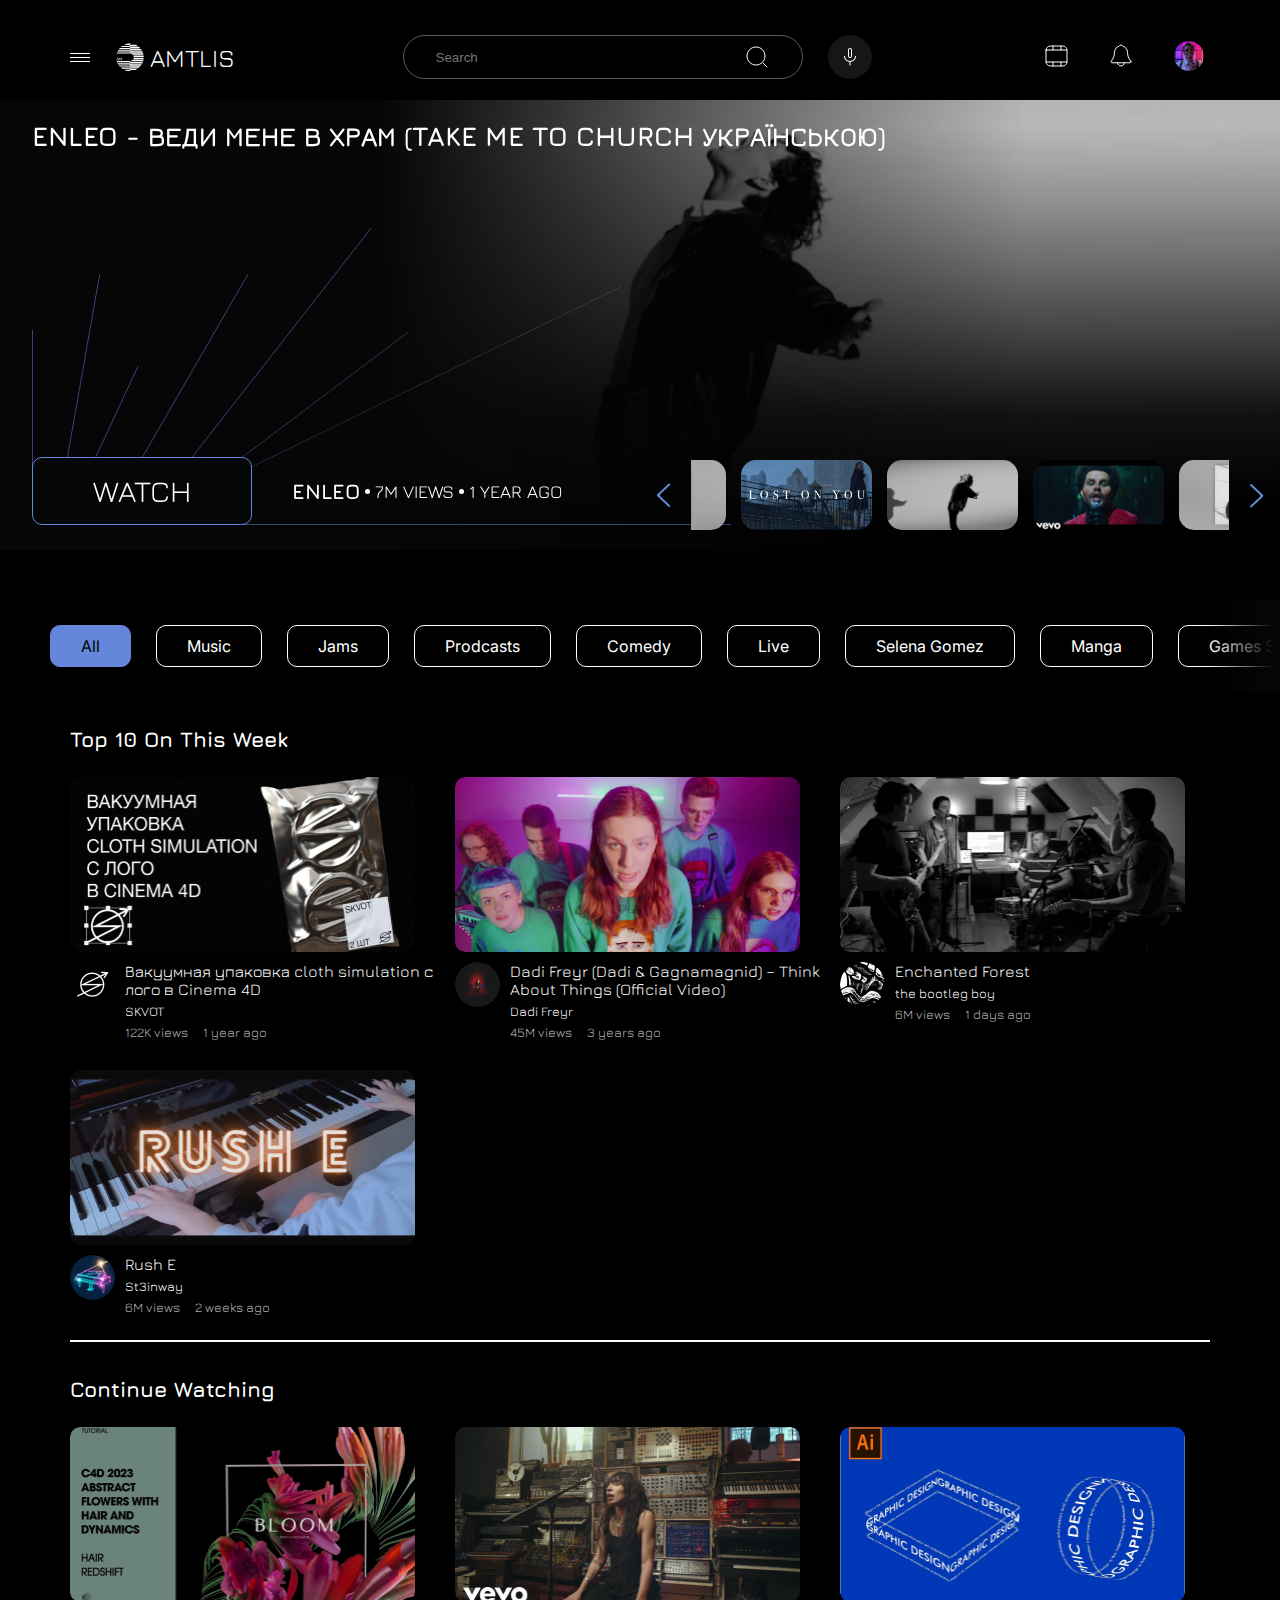
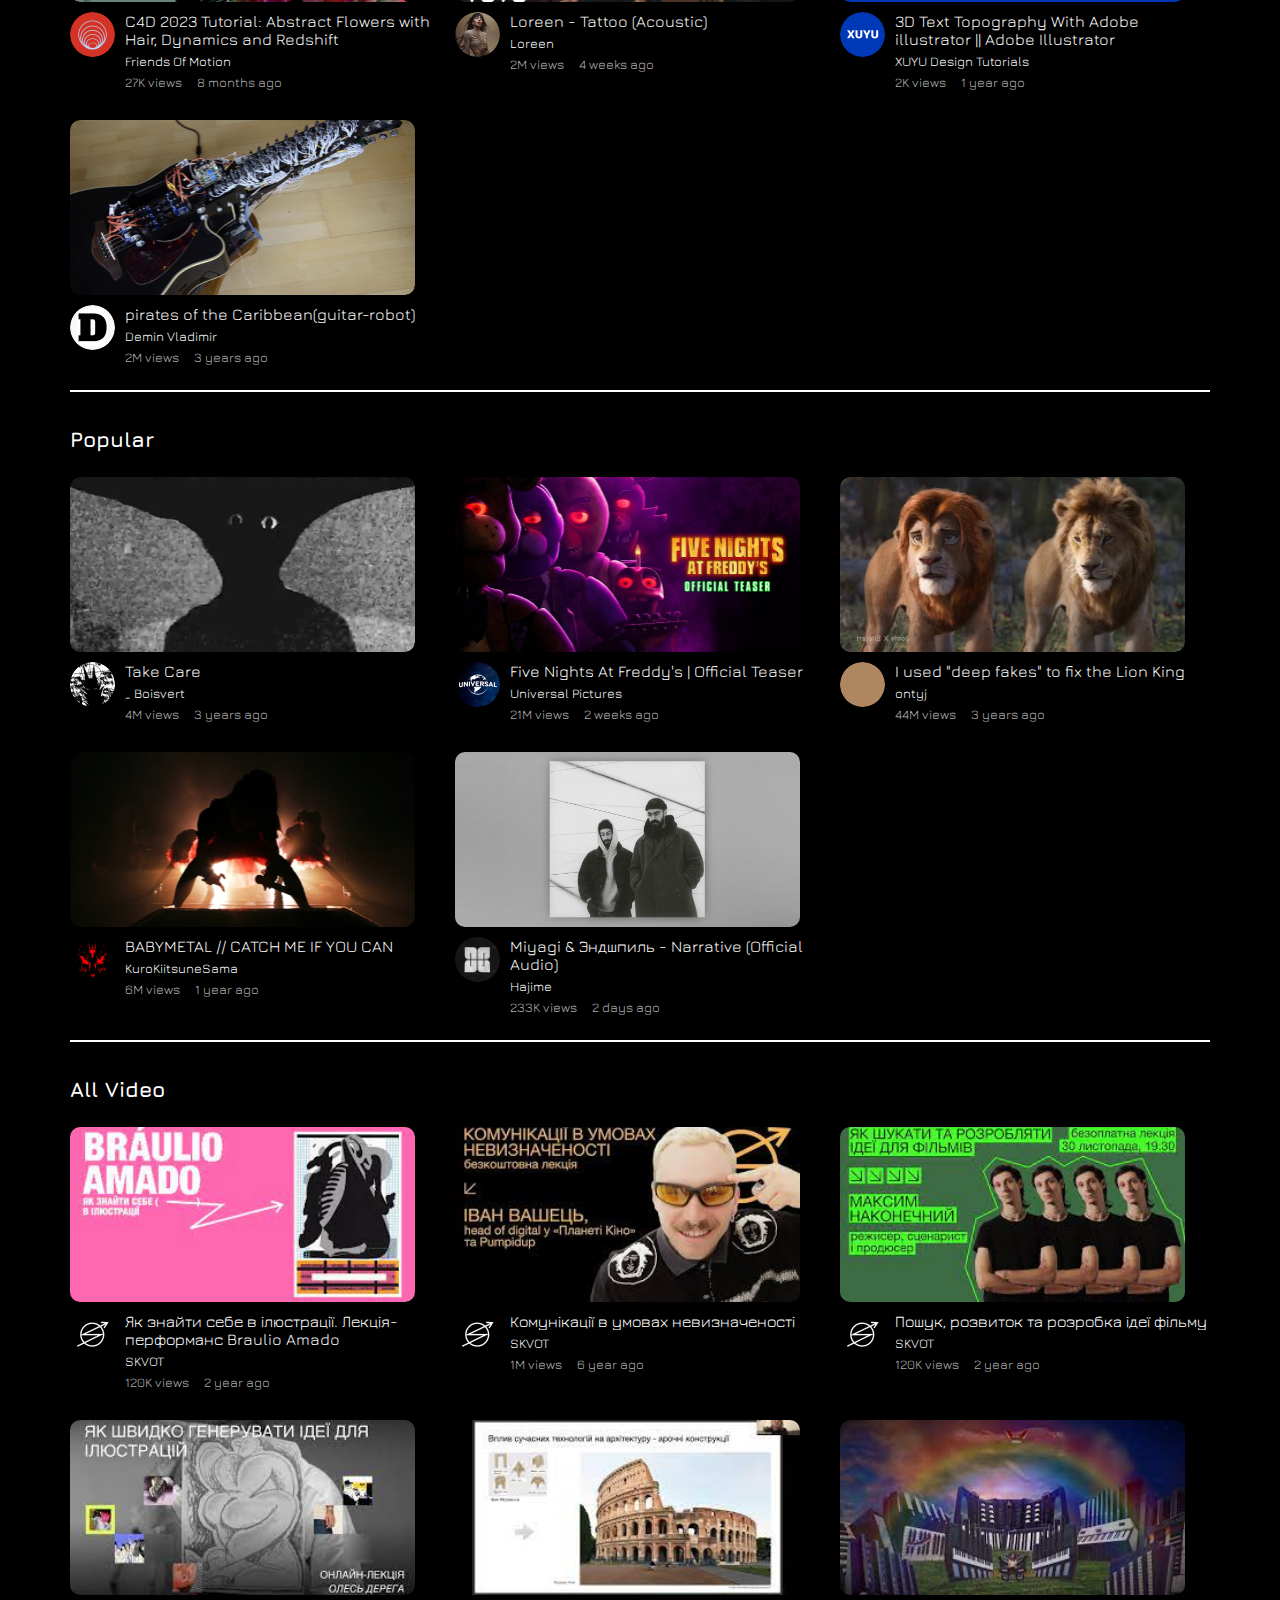
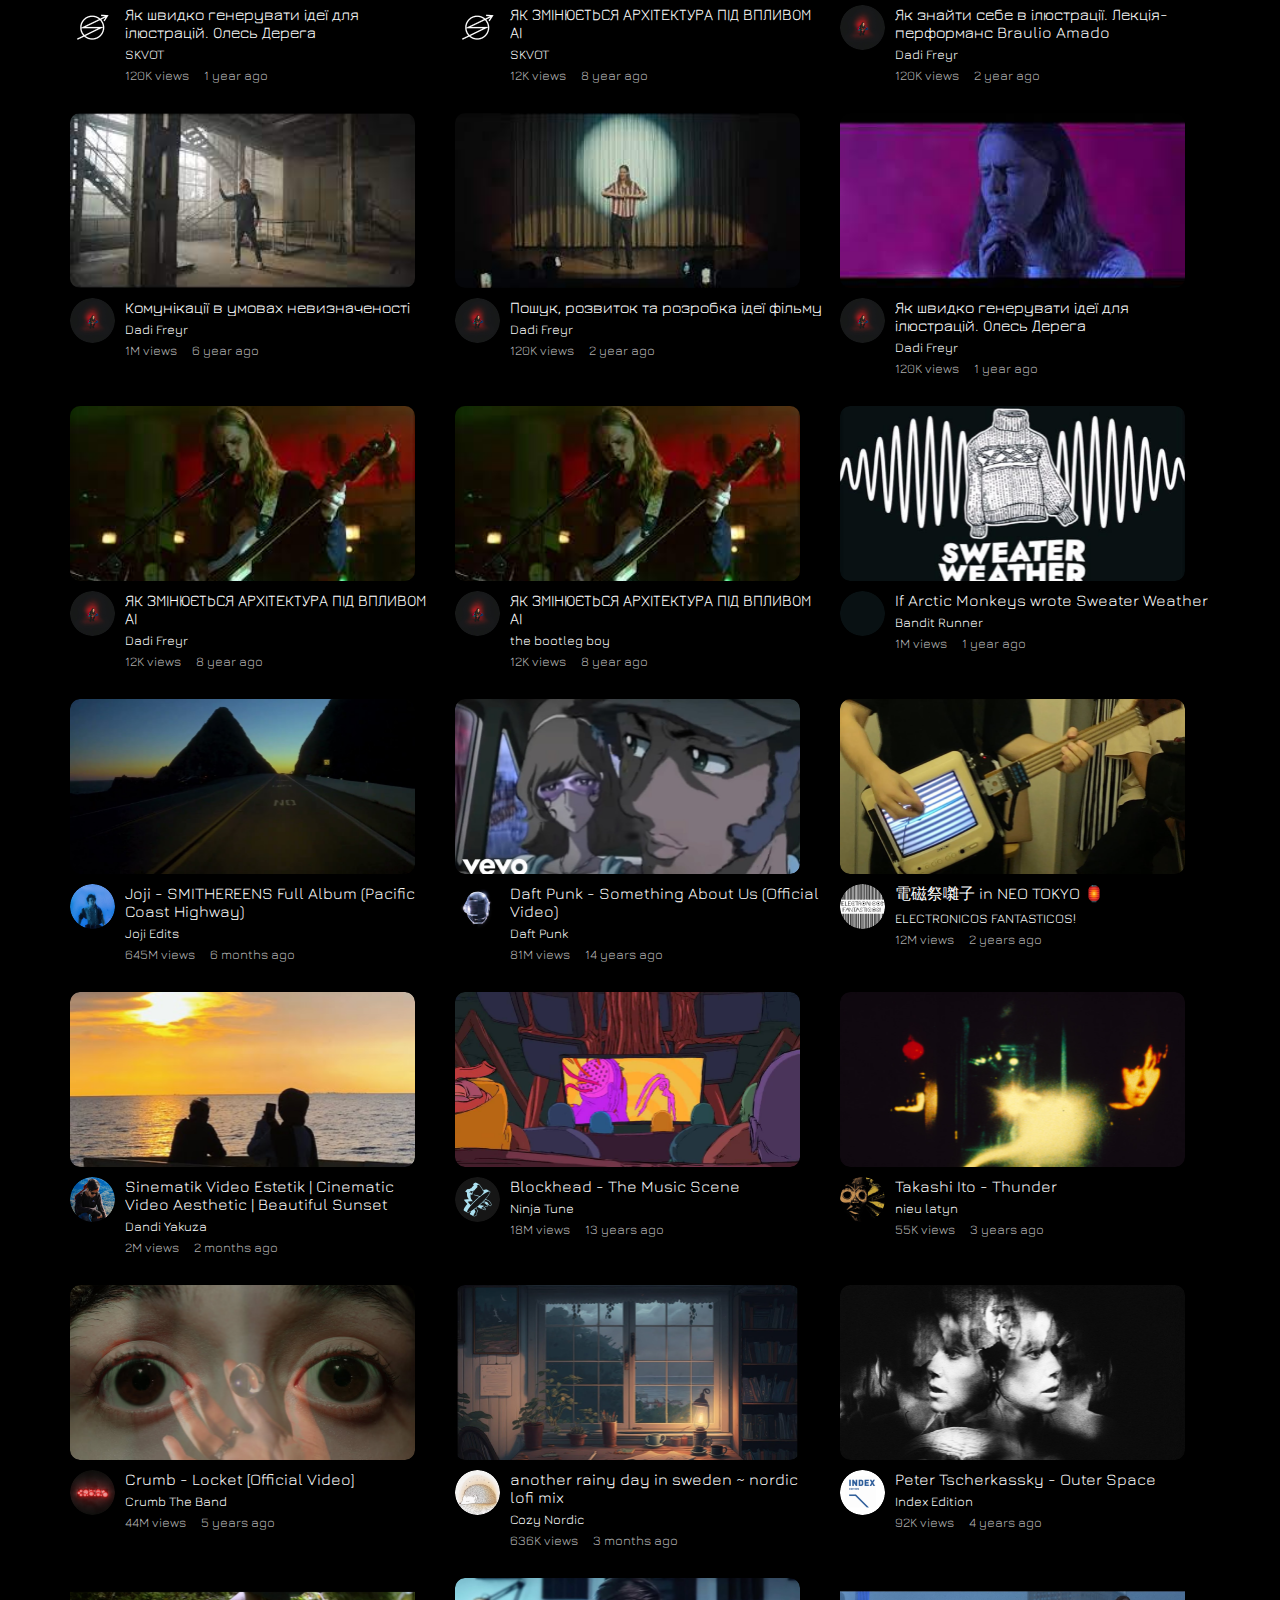
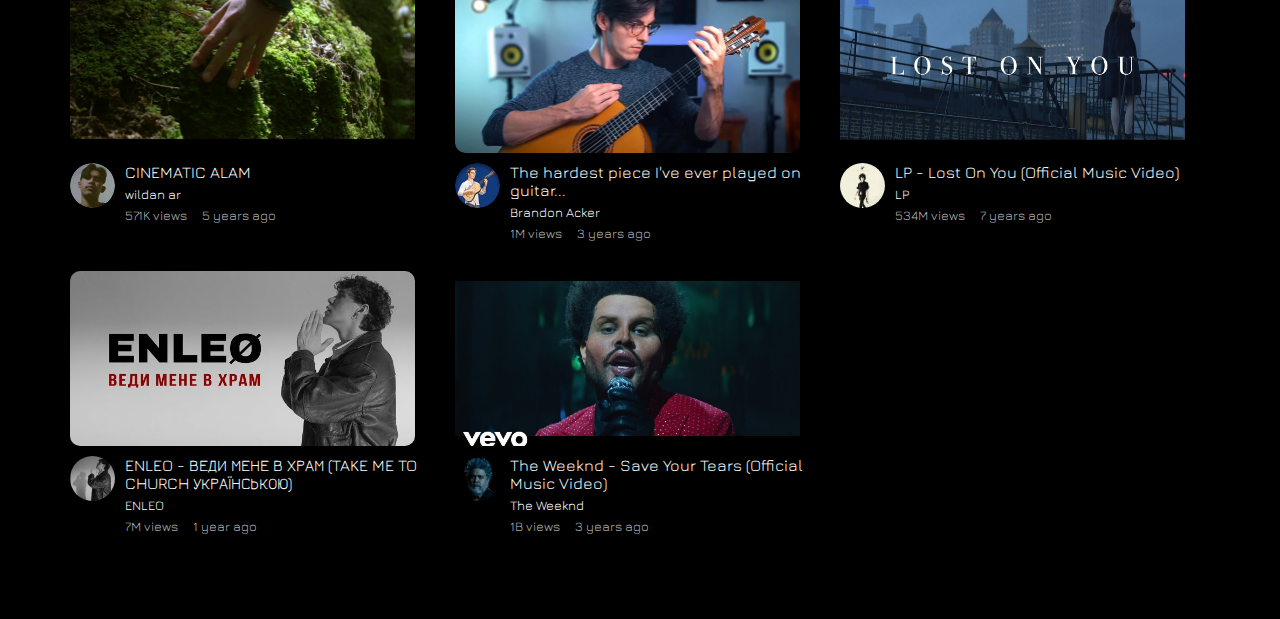
==== index.html @ 76b55556 "Исправил прокрутку категорий" ====
<!DOCTYPE html>
<html lang="en">

<head>
    <meta charset="UTF-8">
    <meta name="viewport" content="width=device-width, initial-scale=1.0">

    <meta property="og:og:site_name" content="AMTLIS">
    <meta property="og:image" content="img/lg-amtilis.png">
    <meta property="og:url" content="https://filippov-nikolay.github.io/amtlis/index.html"/>

    <link rel="stylesheet" href="css/style.css">
    <link rel="stylesheet" href="css/slick.css">
    <link rel="stylesheet" href="css/adaptive.css">

    <!-- <link rel="icon" type="image/x-icon" href="img/lg-amtilis.png"> -->

    <title>AMTLIS</title>
</head>

<body>
    <!-- HEADER -->
    <header class="header">
        <div class="container">
            <nav class="nav">
                <div class="burger header__burger">
                    <span class="burger__span"></span>
                    <span class="burger__span"></span>
                    <span class="burger__span"></span>
                </div>

                <!-- left-bar -->
                <div class="left-bar">
                    <div class="leaft-bar__about">
                        <div class="container">
                            <ul class="left-bar__menu">
                                <li class="left-bar__item">
                                    <a href="#" class="left-bar__link">
                                        <div class="left-bar__icon">
                                            <svg width="26" height="26" viewBox="0 0 26 26" fill="none"
                                                xmlns="http://www.w3.org/2000/svg">
                                                <path
                                                    d="M9.66584 2.8995L3.77996 7.4922C2.79716 8.25765 2 9.88697 2 11.1226V19.2254C2 21.7624 4.06388 23.84 6.59732 23.84H19.2427C21.7761 23.84 23.84 21.7624 23.84 19.2364V11.2757C23.84 9.95258 22.9555 8.25765 21.8744 7.50314L15.1258 2.76828C13.597 1.69665 11.14 1.75132 9.66584 2.8995Z"
                                                    stroke="white" stroke-linecap="round" stroke-linejoin="round" />
                                                <path d="M12.9199 19.16V16.04" stroke="white" stroke-linecap="round"
                                                    stroke-linejoin="round" />
                                            </svg>
                                        </div>
                                        <span class="left-bar__text">Home</span>
                                    </a>
                                </li>
                                <li class="left-bar__item">
                                    <a href="#" class="left-bar__link">
                                        <div class="left-bar__icon">
                                            <svg width="26" height="26" viewBox="0 0 26 26" fill="none"
                                                xmlns="http://www.w3.org/2000/svg">
                                                <path
                                                    d="M21 7.5V18.5C21 22.9 19.9375 24 15.6875 24H9.3125C5.0625 24 4 22.9 4 18.5V7.5C4 3.1 5.0625 2 9.3125 2H15.6875C19.9375 2 21 3.1 21 7.5Z"
                                                    stroke="white" stroke-linecap="round" stroke-linejoin="round" />
                                                <path d="M14 6H10" stroke="white" stroke-linecap="round"
                                                    stroke-linejoin="round" />
                                                <path
                                                    d="M12.5 21C13.3284 21 14 20.3284 14 19.5C14 18.6716 13.3284 18 12.5 18C11.6716 18 11 18.6716 11 19.5C11 20.3284 11.6716 21 12.5 21Z"
                                                    stroke="white" stroke-linecap="round" stroke-linejoin="round" />
                                            </svg>
                                        </div>
                                        <span class="left-bar__text">shorts</span>
                                    </a>
                                </li>
                                <li class="left-bar__item">
                                    <a href="#" class="left-bar__link">
                                        <div class="left-bar__icon">
                                            <svg width="26" height="26" viewBox="0 0 26 26" fill="none"
                                                xmlns="http://www.w3.org/2000/svg">
                                                <path
                                                    d="M2 6.68153C2 4.096 4.14712 2 6.79571 2H19.5843C22.233 2 24.38 4.096 24.38 6.68153V19.1656C24.38 21.7512 22.233 23.8471 19.5843 23.8471H6.79571C4.14712 23.8471 2 21.7512 2 19.1656V6.68153Z"
                                                    stroke="white" stroke-linecap="round" stroke-linejoin="round" />
                                                <path
                                                    d="M13.4741 15.47C12.1431 16.3263 10.392 15.3707 10.392 13.788V12.1186C10.392 10.5359 12.1431 9.58028 13.4741 10.4366L14.7715 11.2713C15.9953 12.0587 15.9953 13.8479 14.7715 14.6352L13.4741 15.47Z"
                                                    stroke="white" stroke-linecap="round" stroke-linejoin="round" />
                                                <path
                                                    d="M19.9427 19.051H19.6879C19.3361 19.051 19.051 19.3362 19.051 19.6879C19.051 20.0396 19.3361 20.3248 19.6879 20.3248H19.9427C20.2944 20.3248 20.5795 20.0396 20.5795 19.6879C20.5795 19.3362 20.2944 19.051 19.9427 19.051Z"
                                                    fill="white" />
                                                <path
                                                    d="M17.8112 19.051H17.5564C17.2047 19.051 16.9196 19.3362 16.9196 19.6879C16.9196 20.0396 17.2047 20.3248 17.5564 20.3248H17.8112C18.1629 20.3248 18.4481 20.0396 18.4481 19.6879C18.4481 19.3362 18.1629 19.051 17.8112 19.051Z"
                                                    fill="white" />
                                            </svg>
                                        </div>
                                        <span class="left-bar__text">Subscriptions</span>
                                    </a>
                                </li>
                                <li class="left-bar__item">
                                    <a href="#" class="left-bar__link">
                                        <div class="left-bar__icon">
                                            <svg width="26" height="26" viewBox="0 0 26 26" fill="none"
                                                xmlns="http://www.w3.org/2000/svg">
                                                <g clip-path="url(#clip0_201_4412)">
                                                    <path fill-rule="evenodd" clip-rule="evenodd"
                                                        d="M12.5142 3.15082C12.7129 2.74823 13.287 2.74823 13.4857 3.15082L16.0578 8.36241C16.1366 8.52229 16.2892 8.63309 16.4656 8.65872L22.217 9.49445C22.6612 9.559 22.8386 10.105 22.5171 10.4184L18.3554 14.475C18.2278 14.5995 18.1695 14.7788 18.1996 14.9545L19.1821 20.6825C19.2579 21.1251 18.7935 21.4625 18.3961 21.2535L13.252 18.5491C13.0942 18.4661 12.9057 18.4661 12.7479 18.5491L7.60374 21.2535C7.20636 21.4625 6.74192 21.1251 6.81781 20.6825L7.80026 14.9545C7.83039 14.7788 7.77214 14.5995 7.64447 14.475L3.48277 10.4184C3.16128 10.105 3.33869 9.559 3.78297 9.49445L9.5343 8.65872C9.71074 8.63309 9.86325 8.52229 9.94215 8.36241L12.5142 3.15082Z"
                                                        stroke="white" stroke-linecap="round" />
                                                </g>
                                                <defs>
                                                    <clipPath id="clip0_201_4412">
                                                        <rect width="26" height="26" fill="white" />
                                                    </clipPath>
                                                </defs>
                                            </svg>
                                        </div>
                                        <span class="left-bar__text">Streamersc</span>
                                    </a>
                                </li>
                            </ul>
                            <ul class="left-bar__menu">
                                <li class="left-bar__item">
                                    <a href="#" class="left-bar__link">
                                        <div class="left-bar__icon">
                                            <svg width="26" height="26" viewBox="0 0 26 26" fill="none"
                                                xmlns="http://www.w3.org/2000/svg">
                                                <path
                                                    d="M1.96484 5.98829C1.96484 3.766 3.76637 1.96448 5.98865 1.96448H16.7188C18.9412 1.96448 20.7426 3.766 20.7426 5.98829V16.7184C20.7426 18.9408 18.9412 20.7423 16.7188 20.7423H5.98865C3.76637 20.7423 1.96484 18.9408 1.96484 16.7184V5.98829Z"
                                                    stroke="white" stroke-linecap="round" stroke-linejoin="round" />
                                                <path
                                                    d="M23.2699 8.10327V20.0199C23.2699 21.8149 21.8149 23.2699 20.0199 23.2699H8.10327"
                                                    stroke="white" stroke-linecap="round" stroke-linejoin="round" />
                                                <path
                                                    d="M11.7753 13.983C10.4437 14.8264 8.7052 13.8696 8.7052 12.2934V10.4133C8.7052 8.8371 10.4437 7.88033 11.7753 8.7237L13.2596 9.66373C14.4994 10.449 14.4994 12.2578 13.2596 13.043L11.7753 13.983Z"
                                                    stroke="white" stroke-linecap="round" stroke-linejoin="round" />
                                            </svg>
                                        </div>
                                        <span class="left-bar__text">Library</span>
                                    </a>
                                </li>
                                <li class="left-bar__item">
                                    <a href="#" class="left-bar__link">
                                        <div class="left-bar__icon">
                                            <svg width="26" height="26" viewBox="0 0 26 26" fill="none"
                                                xmlns="http://www.w3.org/2000/svg">
                                                <path
                                                    d="M13 22.2083C18.0856 22.2083 22.2083 18.0856 22.2083 13C22.2083 7.91434 18.0856 3.79163 13 3.79163C7.91434 3.79163 3.79163 7.91434 3.79163 13C3.79163 18.0856 7.91434 22.2083 13 22.2083Z"
                                                    stroke="white" />
                                                <path
                                                    d="M17.875 13.8666H13.2708C13.1212 13.8666 13 13.7454 13 13.5958V10.075"
                                                    stroke="white" stroke-linecap="round" />
                                            </svg>
                                        </div>
                                        <span class="left-bar__text">History</span>
                                    </a>
                                </li>
                                <li class="left-bar__item">
                                    <a href="#" class="left-bar__link">
                                        <div class="left-bar__icon">
                                            <svg width="26" height="26" viewBox="0 0 26 26" fill="none"
                                                xmlns="http://www.w3.org/2000/svg">
                                                <path
                                                    d="M2.59998 15.3114L12.7205 2.59998V10.1114H23.4L12.7205 23.4V15.3114H2.59998Z"
                                                    stroke="white" stroke-linecap="round" stroke-linejoin="round" />
                                            </svg>
                                        </div>
                                        <span class="left-bar__text">Playlists</span>
                                    </a>
                                </li>
                                <li class="left-bar__item">
                                    <a href="#" class="left-bar__link">
                                        <div class="left-bar__icon">
                                            <svg width="26" height="26" viewBox="0 0 26 26" fill="none"
                                                xmlns="http://www.w3.org/2000/svg">
                                                <path
                                                    d="M4.79485 14.0258L11.009 20.7152C12.0841 21.8724 13.9158 21.8724 14.9909 20.7152L21.2052 14.0258C23.2649 11.8086 23.2649 8.21364 21.2052 5.99634C19.1453 3.77905 15.8057 3.77905 13.7459 5.99634C13.3432 6.42991 12.6568 6.42991 12.2541 5.99634C10.1943 3.77905 6.85466 3.77905 4.79485 5.99634C2.73505 8.21363 2.73505 11.8086 4.79485 14.0258Z"
                                                    stroke="white" />
                                            </svg>
                                        </div>
                                        <span class="left-bar__text">Favorite</span>
                                    </a>
                                </li>
                            </ul>
                            <ul class="left-bar__menu">
                                <h2 class="left-bar__title">Subscriptions</h2>
                                <li class="left-bar__item">
                                    <a href="#" class="left-bar__link">
                                        <div class="left-bar__avatar">
                                            <img src="img/subscriptions/avatars/enleo.jpg" alt="">
                                        </div>
                                        <span class="left-bar__text">Enleo</span>
                                    </a>
                                </li>
                                <li class="left-bar__item">
                                    <a href="#" class="left-bar__link">
                                        <div class="left-bar__avatar">
                                            <img src="img/subscriptions/avatars/eve.jpg" alt="">
                                        </div>
                                        <span class="left-bar__text">Eve</span>
                                    </a>
                                </li>
                                <li class="left-bar__item">
                                    <a href="#" class="left-bar__link">
                                        <div class="left-bar__avatar">
                                            <img src="img/subscriptions/avatars/kopeyka.jpg" alt="">
                                        </div>
                                        <span class="left-bar__text">Копійка</span>
                                    </a>
                                </li>
                                <li class="left-bar__item">
                                    <a href="#" class="left-bar__link">
                                        <div class="left-bar__avatar">
                                            <img src="img/subscriptions/avatars/robscallon.jpg" alt="">
                                        </div>
                                        <span class="left-bar__text">Rob Scallon</span>
                                    </a>
                                </li>
                                <li class="left-bar__item">
                                    <a href="#" class="left-bar__link">
                                        <div class="left-bar__avatar">
                                            <img src="img/subscriptions/avatars/nikolaichaze.jpg" alt="">
                                        </div>
                                        <span class="left-bar__text">Nikolai Chaze</span>
                                    </a>
                                </li>
                            </ul>
                            <ul class="left-bar__menu">
                                <h2 class="left-bar__title">Categories</h2>
                                <li class="left-bar__item">
                                    <a href="#" class="left-bar__link">
                                        <div class="left-bar__icon left-bar__icon--not-hover">
                                            <svg width="15" height="16" viewBox="0 0 15 16" fill="none"
                                                xmlns="http://www.w3.org/2000/svg">
                                                <path
                                                    d="M14.1212 9.54852V6.45159C14.6229 6.34363 15.0001 5.89679 15.0001 5.36332C15.0001 4.482 14.0217 3.95527 13.2884 4.42461L11.0755 2.21168C11.5449 1.47832 11.018 0.5 10.1368 0.5C9.44588 0.5 8.91595 1.12772 9.04199 1.81456L6.46637 2.88487L5.79863 2.2171C6.27092 1.48892 5.7519 0.5 4.86332 0.5C3.98314 0.5 3.45454 1.47723 3.92461 2.21171L1.71168 4.42464C0.97823 3.95515 0 4.48227 0 5.36332C0 6.05558 0.628891 6.58383 1.31456 6.45812L1.95532 8.00005L1.31456 9.54199C0.626401 9.41572 0 9.9472 0 10.6368C0 11.5181 0.978406 12.0448 1.71168 11.5755L3.92461 13.7884C3.45515 14.5219 3.98227 15.5001 4.86332 15.5001C5.39679 15.5001 5.8436 15.1229 5.95156 14.6212H9.04852C9.15648 15.1229 9.60332 15.5001 10.1368 15.5001C10.7506 15.5001 11.2501 15.0007 11.2501 14.3868C11.2501 13.773 10.7506 13.2735 10.1368 13.2735C9.60329 13.2735 9.15648 13.6508 9.04852 14.1524H6.03781L12.972 11.271C13.5869 12.1609 15.0001 11.7281 15.0001 10.6368C15.0001 10.1033 14.6229 9.65651 14.1212 9.54852ZM2.20856 10.4381L2.8572 10.1704L4.19939 13.4002L2.0452 11.2461C2.20291 11.0061 2.25907 10.7174 2.20856 10.4381ZM8.31946 5.4009L7.32055 7.82061L3.11062 9.5586L2.46295 8.00005L3.94172 4.44154L6.35653 3.43794L8.31946 5.4009ZM10.5684 6.9869L11.8895 6.44151L13.2166 9.63512L10.5684 6.9869ZM12.3228 6.26262L12.9703 5.99528C13.131 6.22925 13.3747 6.39223 13.6524 6.45153V9.4623L12.3228 6.26262ZM12.7915 5.56198L12.1429 5.82976L10.8007 2.5999L12.9549 4.75408C12.7972 4.99403 12.741 5.28275 12.7915 5.56198ZM9.93825 2.70856C10.0676 2.73197 10.2004 2.73335 10.3381 2.70809L11.7096 6.00864L10.2094 6.62795L8.87218 5.29069L9.93825 2.70856ZM9.74023 6.82167L7.93189 7.56821L8.67844 5.75991L9.74023 6.82167ZM7.06816 8.43192L5.06198 13.2916C4.92841 13.2674 4.79573 13.2675 4.66205 13.292L3.29047 9.99149L7.06816 8.43192ZM5.77777 13.7529C5.70124 13.6429 5.60524 13.5472 5.49508 13.4709L7.67953 8.17956L10.0992 7.18064L12.9515 10.033C12.7943 10.2754 12.7416 10.5634 12.7921 10.8382L5.77777 13.7529ZM9.22231 2.24722C9.29884 2.35717 9.3949 2.453 9.50512 2.52929L8.51318 4.93165L6.82484 3.24332L9.22231 2.24722ZM4.19663 3.82806L4.66205 2.70806C4.93735 2.7586 5.22525 2.70546 5.46713 2.54857L5.99802 3.07946L4.19663 3.82806ZM2.0999 4.69939L4.19939 2.5999L3.58306 4.08306L2.0999 4.69939ZM1.74742 6.27821C2.10573 6.03067 2.28769 5.59605 2.20812 5.16205L3.32812 4.69657L2.20915 7.3893L1.74742 6.27821ZM2.67731 9.73749L2.02923 10.005C1.95294 9.89487 1.85714 9.79884 1.74725 9.72231L2.20915 8.61084L2.67731 9.73749Z"
                                                    fill="#6486DB" />
                                            </svg>
                                        </div>
                                        <span class="left-bar__text">Game</span>
                                    </a>
                                </li>
                                <li class="left-bar__item">
                                    <a href="#" class="left-bar__link">
                                        <div class="left-bar__icon left-bar__icon--not-hover">
                                            <svg width="15" height="16" viewBox="0 0 15 16" fill="none"
                                                xmlns="http://www.w3.org/2000/svg">
                                                <path
                                                    d="M14.1212 9.54852V6.45159C14.6229 6.34363 15.0001 5.89679 15.0001 5.36332C15.0001 4.482 14.0217 3.95527 13.2884 4.42461L11.0755 2.21168C11.5449 1.47832 11.018 0.5 10.1368 0.5C9.44588 0.5 8.91595 1.12772 9.04199 1.81456L6.46637 2.88487L5.79863 2.2171C6.27092 1.48892 5.7519 0.5 4.86332 0.5C3.98314 0.5 3.45454 1.47723 3.92461 2.21171L1.71168 4.42464C0.97823 3.95515 0 4.48227 0 5.36332C0 6.05558 0.628891 6.58383 1.31456 6.45812L1.95532 8.00005L1.31456 9.54199C0.626401 9.41572 0 9.9472 0 10.6368C0 11.5181 0.978406 12.0448 1.71168 11.5755L3.92461 13.7884C3.45515 14.5219 3.98227 15.5001 4.86332 15.5001C5.39679 15.5001 5.8436 15.1229 5.95156 14.6212H9.04852C9.15648 15.1229 9.60332 15.5001 10.1368 15.5001C10.7506 15.5001 11.2501 15.0007 11.2501 14.3868C11.2501 13.773 10.7506 13.2735 10.1368 13.2735C9.60329 13.2735 9.15648 13.6508 9.04852 14.1524H6.03781L12.972 11.271C13.5869 12.1609 15.0001 11.7281 15.0001 10.6368C15.0001 10.1033 14.6229 9.65651 14.1212 9.54852ZM2.20856 10.4381L2.8572 10.1704L4.19939 13.4002L2.0452 11.2461C2.20291 11.0061 2.25907 10.7174 2.20856 10.4381ZM8.31946 5.4009L7.32055 7.82061L3.11062 9.5586L2.46295 8.00005L3.94172 4.44154L6.35653 3.43794L8.31946 5.4009ZM10.5684 6.9869L11.8895 6.44151L13.2166 9.63512L10.5684 6.9869ZM12.3228 6.26262L12.9703 5.99528C13.131 6.22925 13.3747 6.39223 13.6524 6.45153V9.4623L12.3228 6.26262ZM12.7915 5.56198L12.1429 5.82976L10.8007 2.5999L12.9549 4.75408C12.7972 4.99403 12.741 5.28275 12.7915 5.56198ZM9.93825 2.70856C10.0676 2.73197 10.2004 2.73335 10.3381 2.70809L11.7096 6.00864L10.2094 6.62795L8.87218 5.29069L9.93825 2.70856ZM9.74023 6.82167L7.93189 7.56821L8.67844 5.75991L9.74023 6.82167ZM7.06816 8.43192L5.06198 13.2916C4.92841 13.2674 4.79573 13.2675 4.66205 13.292L3.29047 9.99149L7.06816 8.43192ZM5.77777 13.7529C5.70124 13.6429 5.60524 13.5472 5.49508 13.4709L7.67953 8.17956L10.0992 7.18064L12.9515 10.033C12.7943 10.2754 12.7416 10.5634 12.7921 10.8382L5.77777 13.7529ZM9.22231 2.24722C9.29884 2.35717 9.3949 2.453 9.50512 2.52929L8.51318 4.93165L6.82484 3.24332L9.22231 2.24722ZM4.19663 3.82806L4.66205 2.70806C4.93735 2.7586 5.22525 2.70546 5.46713 2.54857L5.99802 3.07946L4.19663 3.82806ZM2.0999 4.69939L4.19939 2.5999L3.58306 4.08306L2.0999 4.69939ZM1.74742 6.27821C2.10573 6.03067 2.28769 5.59605 2.20812 5.16205L3.32812 4.69657L2.20915 7.3893L1.74742 6.27821ZM2.67731 9.73749L2.02923 10.005C1.95294 9.89487 1.85714 9.79884 1.74725 9.72231L2.20915 8.61084L2.67731 9.73749Z"
                                                    fill="#6486DB" />
                                            </svg>
                                        </div>
                                        <span class="left-bar__text">Podcast</span>
                                    </a>
                                </li>
                                <li class="left-bar__item">
                                    <a href="#" class="left-bar__link">
                                        <div class="left-bar__icon left-bar__icon--not-hover">
                                            <svg width="15" height="16" viewBox="0 0 15 16" fill="none"
                                                xmlns="http://www.w3.org/2000/svg">
                                                <path
                                                    d="M14.1212 9.54852V6.45159C14.6229 6.34363 15.0001 5.89679 15.0001 5.36332C15.0001 4.482 14.0217 3.95527 13.2884 4.42461L11.0755 2.21168C11.5449 1.47832 11.018 0.5 10.1368 0.5C9.44588 0.5 8.91595 1.12772 9.04199 1.81456L6.46637 2.88487L5.79863 2.2171C6.27092 1.48892 5.7519 0.5 4.86332 0.5C3.98314 0.5 3.45454 1.47723 3.92461 2.21171L1.71168 4.42464C0.97823 3.95515 0 4.48227 0 5.36332C0 6.05558 0.628891 6.58383 1.31456 6.45812L1.95532 8.00005L1.31456 9.54199C0.626401 9.41572 0 9.9472 0 10.6368C0 11.5181 0.978406 12.0448 1.71168 11.5755L3.92461 13.7884C3.45515 14.5219 3.98227 15.5001 4.86332 15.5001C5.39679 15.5001 5.8436 15.1229 5.95156 14.6212H9.04852C9.15648 15.1229 9.60332 15.5001 10.1368 15.5001C10.7506 15.5001 11.2501 15.0007 11.2501 14.3868C11.2501 13.773 10.7506 13.2735 10.1368 13.2735C9.60329 13.2735 9.15648 13.6508 9.04852 14.1524H6.03781L12.972 11.271C13.5869 12.1609 15.0001 11.7281 15.0001 10.6368C15.0001 10.1033 14.6229 9.65651 14.1212 9.54852ZM2.20856 10.4381L2.8572 10.1704L4.19939 13.4002L2.0452 11.2461C2.20291 11.0061 2.25907 10.7174 2.20856 10.4381ZM8.31946 5.4009L7.32055 7.82061L3.11062 9.5586L2.46295 8.00005L3.94172 4.44154L6.35653 3.43794L8.31946 5.4009ZM10.5684 6.9869L11.8895 6.44151L13.2166 9.63512L10.5684 6.9869ZM12.3228 6.26262L12.9703 5.99528C13.131 6.22925 13.3747 6.39223 13.6524 6.45153V9.4623L12.3228 6.26262ZM12.7915 5.56198L12.1429 5.82976L10.8007 2.5999L12.9549 4.75408C12.7972 4.99403 12.741 5.28275 12.7915 5.56198ZM9.93825 2.70856C10.0676 2.73197 10.2004 2.73335 10.3381 2.70809L11.7096 6.00864L10.2094 6.62795L8.87218 5.29069L9.93825 2.70856ZM9.74023 6.82167L7.93189 7.56821L8.67844 5.75991L9.74023 6.82167ZM7.06816 8.43192L5.06198 13.2916C4.92841 13.2674 4.79573 13.2675 4.66205 13.292L3.29047 9.99149L7.06816 8.43192ZM5.77777 13.7529C5.70124 13.6429 5.60524 13.5472 5.49508 13.4709L7.67953 8.17956L10.0992 7.18064L12.9515 10.033C12.7943 10.2754 12.7416 10.5634 12.7921 10.8382L5.77777 13.7529ZM9.22231 2.24722C9.29884 2.35717 9.3949 2.453 9.50512 2.52929L8.51318 4.93165L6.82484 3.24332L9.22231 2.24722ZM4.19663 3.82806L4.66205 2.70806C4.93735 2.7586 5.22525 2.70546 5.46713 2.54857L5.99802 3.07946L4.19663 3.82806ZM2.0999 4.69939L4.19939 2.5999L3.58306 4.08306L2.0999 4.69939ZM1.74742 6.27821C2.10573 6.03067 2.28769 5.59605 2.20812 5.16205L3.32812 4.69657L2.20915 7.3893L1.74742 6.27821ZM2.67731 9.73749L2.02923 10.005C1.95294 9.89487 1.85714 9.79884 1.74725 9.72231L2.20915 8.61084L2.67731 9.73749Z"
                                                    fill="#6486DB" />
                                            </svg>
                                        </div>
                                        <span class="left-bar__text">Education</span>
                                    </a>
                                </li>
                                <li class="left-bar__item">
                                    <a href="#" class="left-bar__link">
                                        <div class="left-bar__icon left-bar__icon--not-hover">
                                            <svg width="15" height="16" viewBox="0 0 15 16" fill="none"
                                                xmlns="http://www.w3.org/2000/svg">
                                                <path
                                                    d="M14.1212 9.54852V6.45159C14.6229 6.34363 15.0001 5.89679 15.0001 5.36332C15.0001 4.482 14.0217 3.95527 13.2884 4.42461L11.0755 2.21168C11.5449 1.47832 11.018 0.5 10.1368 0.5C9.44588 0.5 8.91595 1.12772 9.04199 1.81456L6.46637 2.88487L5.79863 2.2171C6.27092 1.48892 5.7519 0.5 4.86332 0.5C3.98314 0.5 3.45454 1.47723 3.92461 2.21171L1.71168 4.42464C0.97823 3.95515 0 4.48227 0 5.36332C0 6.05558 0.628891 6.58383 1.31456 6.45812L1.95532 8.00005L1.31456 9.54199C0.626401 9.41572 0 9.9472 0 10.6368C0 11.5181 0.978406 12.0448 1.71168 11.5755L3.92461 13.7884C3.45515 14.5219 3.98227 15.5001 4.86332 15.5001C5.39679 15.5001 5.8436 15.1229 5.95156 14.6212H9.04852C9.15648 15.1229 9.60332 15.5001 10.1368 15.5001C10.7506 15.5001 11.2501 15.0007 11.2501 14.3868C11.2501 13.773 10.7506 13.2735 10.1368 13.2735C9.60329 13.2735 9.15648 13.6508 9.04852 14.1524H6.03781L12.972 11.271C13.5869 12.1609 15.0001 11.7281 15.0001 10.6368C15.0001 10.1033 14.6229 9.65651 14.1212 9.54852ZM2.20856 10.4381L2.8572 10.1704L4.19939 13.4002L2.0452 11.2461C2.20291 11.0061 2.25907 10.7174 2.20856 10.4381ZM8.31946 5.4009L7.32055 7.82061L3.11062 9.5586L2.46295 8.00005L3.94172 4.44154L6.35653 3.43794L8.31946 5.4009ZM10.5684 6.9869L11.8895 6.44151L13.2166 9.63512L10.5684 6.9869ZM12.3228 6.26262L12.9703 5.99528C13.131 6.22925 13.3747 6.39223 13.6524 6.45153V9.4623L12.3228 6.26262ZM12.7915 5.56198L12.1429 5.82976L10.8007 2.5999L12.9549 4.75408C12.7972 4.99403 12.741 5.28275 12.7915 5.56198ZM9.93825 2.70856C10.0676 2.73197 10.2004 2.73335 10.3381 2.70809L11.7096 6.00864L10.2094 6.62795L8.87218 5.29069L9.93825 2.70856ZM9.74023 6.82167L7.93189 7.56821L8.67844 5.75991L9.74023 6.82167ZM7.06816 8.43192L5.06198 13.2916C4.92841 13.2674 4.79573 13.2675 4.66205 13.292L3.29047 9.99149L7.06816 8.43192ZM5.77777 13.7529C5.70124 13.6429 5.60524 13.5472 5.49508 13.4709L7.67953 8.17956L10.0992 7.18064L12.9515 10.033C12.7943 10.2754 12.7416 10.5634 12.7921 10.8382L5.77777 13.7529ZM9.22231 2.24722C9.29884 2.35717 9.3949 2.453 9.50512 2.52929L8.51318 4.93165L6.82484 3.24332L9.22231 2.24722ZM4.19663 3.82806L4.66205 2.70806C4.93735 2.7586 5.22525 2.70546 5.46713 2.54857L5.99802 3.07946L4.19663 3.82806ZM2.0999 4.69939L4.19939 2.5999L3.58306 4.08306L2.0999 4.69939ZM1.74742 6.27821C2.10573 6.03067 2.28769 5.59605 2.20812 5.16205L3.32812 4.69657L2.20915 7.3893L1.74742 6.27821ZM2.67731 9.73749L2.02923 10.005C1.95294 9.89487 1.85714 9.79884 1.74725 9.72231L2.20915 8.61084L2.67731 9.73749Z"
                                                    fill="#6486DB" />
                                            </svg>
                                        </div>
                                        <span class="left-bar__text">Music</span>
                                    </a>
                                </li>
                                <li class="left-bar__item">
                                    <a href="#" class="left-bar__link">
                                        <div class="left-bar__icon left-bar__icon--not-hover">
                                            <svg width="15" height="16" viewBox="0 0 15 16" fill="none"
                                                xmlns="http://www.w3.org/2000/svg">
                                                <path
                                                    d="M14.1212 9.54852V6.45159C14.6229 6.34363 15.0001 5.89679 15.0001 5.36332C15.0001 4.482 14.0217 3.95527 13.2884 4.42461L11.0755 2.21168C11.5449 1.47832 11.018 0.5 10.1368 0.5C9.44588 0.5 8.91595 1.12772 9.04199 1.81456L6.46637 2.88487L5.79863 2.2171C6.27092 1.48892 5.7519 0.5 4.86332 0.5C3.98314 0.5 3.45454 1.47723 3.92461 2.21171L1.71168 4.42464C0.97823 3.95515 0 4.48227 0 5.36332C0 6.05558 0.628891 6.58383 1.31456 6.45812L1.95532 8.00005L1.31456 9.54199C0.626401 9.41572 0 9.9472 0 10.6368C0 11.5181 0.978406 12.0448 1.71168 11.5755L3.92461 13.7884C3.45515 14.5219 3.98227 15.5001 4.86332 15.5001C5.39679 15.5001 5.8436 15.1229 5.95156 14.6212H9.04852C9.15648 15.1229 9.60332 15.5001 10.1368 15.5001C10.7506 15.5001 11.2501 15.0007 11.2501 14.3868C11.2501 13.773 10.7506 13.2735 10.1368 13.2735C9.60329 13.2735 9.15648 13.6508 9.04852 14.1524H6.03781L12.972 11.271C13.5869 12.1609 15.0001 11.7281 15.0001 10.6368C15.0001 10.1033 14.6229 9.65651 14.1212 9.54852ZM2.20856 10.4381L2.8572 10.1704L4.19939 13.4002L2.0452 11.2461C2.20291 11.0061 2.25907 10.7174 2.20856 10.4381ZM8.31946 5.4009L7.32055 7.82061L3.11062 9.5586L2.46295 8.00005L3.94172 4.44154L6.35653 3.43794L8.31946 5.4009ZM10.5684 6.9869L11.8895 6.44151L13.2166 9.63512L10.5684 6.9869ZM12.3228 6.26262L12.9703 5.99528C13.131 6.22925 13.3747 6.39223 13.6524 6.45153V9.4623L12.3228 6.26262ZM12.7915 5.56198L12.1429 5.82976L10.8007 2.5999L12.9549 4.75408C12.7972 4.99403 12.741 5.28275 12.7915 5.56198ZM9.93825 2.70856C10.0676 2.73197 10.2004 2.73335 10.3381 2.70809L11.7096 6.00864L10.2094 6.62795L8.87218 5.29069L9.93825 2.70856ZM9.74023 6.82167L7.93189 7.56821L8.67844 5.75991L9.74023 6.82167ZM7.06816 8.43192L5.06198 13.2916C4.92841 13.2674 4.79573 13.2675 4.66205 13.292L3.29047 9.99149L7.06816 8.43192ZM5.77777 13.7529C5.70124 13.6429 5.60524 13.5472 5.49508 13.4709L7.67953 8.17956L10.0992 7.18064L12.9515 10.033C12.7943 10.2754 12.7416 10.5634 12.7921 10.8382L5.77777 13.7529ZM9.22231 2.24722C9.29884 2.35717 9.3949 2.453 9.50512 2.52929L8.51318 4.93165L6.82484 3.24332L9.22231 2.24722ZM4.19663 3.82806L4.66205 2.70806C4.93735 2.7586 5.22525 2.70546 5.46713 2.54857L5.99802 3.07946L4.19663 3.82806ZM2.0999 4.69939L4.19939 2.5999L3.58306 4.08306L2.0999 4.69939ZM1.74742 6.27821C2.10573 6.03067 2.28769 5.59605 2.20812 5.16205L3.32812 4.69657L2.20915 7.3893L1.74742 6.27821ZM2.67731 9.73749L2.02923 10.005C1.95294 9.89487 1.85714 9.79884 1.74725 9.72231L2.20915 8.61084L2.67731 9.73749Z"
                                                    fill="#6486DB" />
                                            </svg>
                                        </div>
                                        <span class="left-bar__text">Films</span>
                                    </a>
                                </li>
                                <li class="left-bar__item">
                                    <a href="#" class="left-bar__link">
                                        <div class="left-bar__icon left-bar__icon--not-hover">
                                            <svg width="15" height="16" viewBox="0 0 15 16" fill="none"
                                                xmlns="http://www.w3.org/2000/svg">
                                                <path
                                                    d="M14.1212 9.54852V6.45159C14.6229 6.34363 15.0001 5.89679 15.0001 5.36332C15.0001 4.482 14.0217 3.95527 13.2884 4.42461L11.0755 2.21168C11.5449 1.47832 11.018 0.5 10.1368 0.5C9.44588 0.5 8.91595 1.12772 9.04199 1.81456L6.46637 2.88487L5.79863 2.2171C6.27092 1.48892 5.7519 0.5 4.86332 0.5C3.98314 0.5 3.45454 1.47723 3.92461 2.21171L1.71168 4.42464C0.97823 3.95515 0 4.48227 0 5.36332C0 6.05558 0.628891 6.58383 1.31456 6.45812L1.95532 8.00005L1.31456 9.54199C0.626401 9.41572 0 9.9472 0 10.6368C0 11.5181 0.978406 12.0448 1.71168 11.5755L3.92461 13.7884C3.45515 14.5219 3.98227 15.5001 4.86332 15.5001C5.39679 15.5001 5.8436 15.1229 5.95156 14.6212H9.04852C9.15648 15.1229 9.60332 15.5001 10.1368 15.5001C10.7506 15.5001 11.2501 15.0007 11.2501 14.3868C11.2501 13.773 10.7506 13.2735 10.1368 13.2735C9.60329 13.2735 9.15648 13.6508 9.04852 14.1524H6.03781L12.972 11.271C13.5869 12.1609 15.0001 11.7281 15.0001 10.6368C15.0001 10.1033 14.6229 9.65651 14.1212 9.54852ZM2.20856 10.4381L2.8572 10.1704L4.19939 13.4002L2.0452 11.2461C2.20291 11.0061 2.25907 10.7174 2.20856 10.4381ZM8.31946 5.4009L7.32055 7.82061L3.11062 9.5586L2.46295 8.00005L3.94172 4.44154L6.35653 3.43794L8.31946 5.4009ZM10.5684 6.9869L11.8895 6.44151L13.2166 9.63512L10.5684 6.9869ZM12.3228 6.26262L12.9703 5.99528C13.131 6.22925 13.3747 6.39223 13.6524 6.45153V9.4623L12.3228 6.26262ZM12.7915 5.56198L12.1429 5.82976L10.8007 2.5999L12.9549 4.75408C12.7972 4.99403 12.741 5.28275 12.7915 5.56198ZM9.93825 2.70856C10.0676 2.73197 10.2004 2.73335 10.3381 2.70809L11.7096 6.00864L10.2094 6.62795L8.87218 5.29069L9.93825 2.70856ZM9.74023 6.82167L7.93189 7.56821L8.67844 5.75991L9.74023 6.82167ZM7.06816 8.43192L5.06198 13.2916C4.92841 13.2674 4.79573 13.2675 4.66205 13.292L3.29047 9.99149L7.06816 8.43192ZM5.77777 13.7529C5.70124 13.6429 5.60524 13.5472 5.49508 13.4709L7.67953 8.17956L10.0992 7.18064L12.9515 10.033C12.7943 10.2754 12.7416 10.5634 12.7921 10.8382L5.77777 13.7529ZM9.22231 2.24722C9.29884 2.35717 9.3949 2.453 9.50512 2.52929L8.51318 4.93165L6.82484 3.24332L9.22231 2.24722ZM4.19663 3.82806L4.66205 2.70806C4.93735 2.7586 5.22525 2.70546 5.46713 2.54857L5.99802 3.07946L4.19663 3.82806ZM2.0999 4.69939L4.19939 2.5999L3.58306 4.08306L2.0999 4.69939ZM1.74742 6.27821C2.10573 6.03067 2.28769 5.59605 2.20812 5.16205L3.32812 4.69657L2.20915 7.3893L1.74742 6.27821ZM2.67731 9.73749L2.02923 10.005C1.95294 9.89487 1.85714 9.79884 1.74725 9.72231L2.20915 8.61084L2.67731 9.73749Z"
                                                    fill="#6486DB" />
                                            </svg>
                                        </div>
                                        <span class="left-bar__text">Mixed</span>
                                    </a>
                                </li>
                                <li class="left-bar__item">
                                    <a href="#" class="left-bar__link">
                                        <div class="left-bar__icon left-bar__icon--not-hover">
                                            <svg width="15" height="16" viewBox="0 0 15 16" fill="none"
                                                xmlns="http://www.w3.org/2000/svg">
                                                <path
                                                    d="M14.1212 9.54852V6.45159C14.6229 6.34363 15.0001 5.89679 15.0001 5.36332C15.0001 4.482 14.0217 3.95527 13.2884 4.42461L11.0755 2.21168C11.5449 1.47832 11.018 0.5 10.1368 0.5C9.44588 0.5 8.91595 1.12772 9.04199 1.81456L6.46637 2.88487L5.79863 2.2171C6.27092 1.48892 5.7519 0.5 4.86332 0.5C3.98314 0.5 3.45454 1.47723 3.92461 2.21171L1.71168 4.42464C0.97823 3.95515 0 4.48227 0 5.36332C0 6.05558 0.628891 6.58383 1.31456 6.45812L1.95532 8.00005L1.31456 9.54199C0.626401 9.41572 0 9.9472 0 10.6368C0 11.5181 0.978406 12.0448 1.71168 11.5755L3.92461 13.7884C3.45515 14.5219 3.98227 15.5001 4.86332 15.5001C5.39679 15.5001 5.8436 15.1229 5.95156 14.6212H9.04852C9.15648 15.1229 9.60332 15.5001 10.1368 15.5001C10.7506 15.5001 11.2501 15.0007 11.2501 14.3868C11.2501 13.773 10.7506 13.2735 10.1368 13.2735C9.60329 13.2735 9.15648 13.6508 9.04852 14.1524H6.03781L12.972 11.271C13.5869 12.1609 15.0001 11.7281 15.0001 10.6368C15.0001 10.1033 14.6229 9.65651 14.1212 9.54852ZM2.20856 10.4381L2.8572 10.1704L4.19939 13.4002L2.0452 11.2461C2.20291 11.0061 2.25907 10.7174 2.20856 10.4381ZM8.31946 5.4009L7.32055 7.82061L3.11062 9.5586L2.46295 8.00005L3.94172 4.44154L6.35653 3.43794L8.31946 5.4009ZM10.5684 6.9869L11.8895 6.44151L13.2166 9.63512L10.5684 6.9869ZM12.3228 6.26262L12.9703 5.99528C13.131 6.22925 13.3747 6.39223 13.6524 6.45153V9.4623L12.3228 6.26262ZM12.7915 5.56198L12.1429 5.82976L10.8007 2.5999L12.9549 4.75408C12.7972 4.99403 12.741 5.28275 12.7915 5.56198ZM9.93825 2.70856C10.0676 2.73197 10.2004 2.73335 10.3381 2.70809L11.7096 6.00864L10.2094 6.62795L8.87218 5.29069L9.93825 2.70856ZM9.74023 6.82167L7.93189 7.56821L8.67844 5.75991L9.74023 6.82167ZM7.06816 8.43192L5.06198 13.2916C4.92841 13.2674 4.79573 13.2675 4.66205 13.292L3.29047 9.99149L7.06816 8.43192ZM5.77777 13.7529C5.70124 13.6429 5.60524 13.5472 5.49508 13.4709L7.67953 8.17956L10.0992 7.18064L12.9515 10.033C12.7943 10.2754 12.7416 10.5634 12.7921 10.8382L5.77777 13.7529ZM9.22231 2.24722C9.29884 2.35717 9.3949 2.453 9.50512 2.52929L8.51318 4.93165L6.82484 3.24332L9.22231 2.24722ZM4.19663 3.82806L4.66205 2.70806C4.93735 2.7586 5.22525 2.70546 5.46713 2.54857L5.99802 3.07946L4.19663 3.82806ZM2.0999 4.69939L4.19939 2.5999L3.58306 4.08306L2.0999 4.69939ZM1.74742 6.27821C2.10573 6.03067 2.28769 5.59605 2.20812 5.16205L3.32812 4.69657L2.20915 7.3893L1.74742 6.27821ZM2.67731 9.73749L2.02923 10.005C1.95294 9.89487 1.85714 9.79884 1.74725 9.72231L2.20915 8.61084L2.67731 9.73749Z"
                                                    fill="#6486DB" />
                                            </svg>
                                        </div>
                                        <span class="left-bar__text">Cybersport</span>
                                    </a>
                                </li>
                            </ul>
                            <ul class="left-bar__menu">
                                <li class="left-bar__item">
                                    <a href="#" class="left-bar__link">
                                        <div class="left-bar__icon">
                                            <svg width="26" height="26" viewBox="0 0 26 26" fill="none"
                                                xmlns="http://www.w3.org/2000/svg">
                                                <path
                                                    d="M13.2383 2.16675H12.7617C12.187 2.16675 11.6359 2.39502 11.2296 2.80135C10.8233 3.20768 10.595 3.75878 10.595 4.33341V4.52841C10.5946 4.90837 10.4943 5.28154 10.3042 5.61049C10.114 5.93944 9.84072 6.21261 9.51167 6.40258L9.04584 6.67341C8.71646 6.86358 8.34283 6.96369 7.9625 6.96369C7.58217 6.96369 7.20854 6.86358 6.87917 6.67341L6.71667 6.58675C6.21949 6.29995 5.62883 6.22215 5.07434 6.37042C4.51985 6.51869 4.04685 6.88091 3.75917 7.37758L3.52084 7.78925C3.23404 8.28643 3.15623 8.87709 3.3045 9.43158C3.45277 9.98607 3.815 10.4591 4.31167 10.7467L4.47417 10.8551C4.80163 11.0441 5.07392 11.3156 5.26397 11.6425C5.45402 11.9694 5.55522 12.3403 5.5575 12.7184V13.2709C5.55902 13.6527 5.45962 14.0281 5.26938 14.3591C5.07914 14.6902 4.80481 14.965 4.47417 15.1559L4.31167 15.2534C3.815 15.5411 3.45277 16.0141 3.3045 16.5686C3.15623 17.1231 3.23404 17.7137 3.52084 18.2109L3.75917 18.6226C4.04685 19.1193 4.51985 19.4815 5.07434 19.6297C5.62883 19.778 6.21949 19.7002 6.71667 19.4134L6.87917 19.3267C7.20854 19.1366 7.58217 19.0365 7.9625 19.0365C8.34283 19.0365 8.71646 19.1366 9.04584 19.3267L9.51167 19.5976C9.84072 19.7876 10.114 20.0607 10.3042 20.3897C10.4943 20.7186 10.5946 21.0918 10.595 21.4717V21.6667C10.595 22.2414 10.8233 22.7925 11.2296 23.1988C11.6359 23.6051 12.187 23.8334 12.7617 23.8334H13.2383C13.813 23.8334 14.3641 23.6051 14.7704 23.1988C15.1767 22.7925 15.405 22.2414 15.405 21.6667V21.4717C15.4054 21.0918 15.5057 20.7186 15.6958 20.3897C15.886 20.0607 16.1593 19.7876 16.4883 19.5976L16.9542 19.3267C17.2835 19.1366 17.6572 19.0365 18.0375 19.0365C18.4178 19.0365 18.7915 19.1366 19.1208 19.3267L19.2833 19.4134C19.7805 19.7002 20.3712 19.778 20.9257 19.6297C21.4802 19.4815 21.9532 19.1193 22.2408 18.6226L22.4792 18.2001C22.766 17.7029 22.8438 17.1122 22.6955 16.5578C22.5472 16.0033 22.185 15.5303 21.6883 15.2426L21.5258 15.1559C21.1952 14.965 20.9209 14.6902 20.7306 14.3591C20.5404 14.0281 20.441 13.6527 20.4425 13.2709V12.7292C20.441 12.3475 20.5404 11.972 20.7306 11.641C20.9209 11.31 21.1952 11.0351 21.5258 10.8442L21.6883 10.7467C22.185 10.4591 22.5472 9.98607 22.6955 9.43158C22.8438 8.87709 22.766 8.28643 22.4792 7.78925L22.2408 7.37758C21.9532 6.88091 21.4802 6.51869 20.9257 6.37042C20.3712 6.22215 19.7805 6.29995 19.2833 6.58675L19.1208 6.67341C18.7915 6.86358 18.4178 6.96369 18.0375 6.96369C17.6572 6.96369 17.2835 6.86358 16.9542 6.67341L16.4883 6.40258C16.1593 6.21261 15.886 5.93944 15.6958 5.61049C15.5057 5.28154 15.4054 4.90837 15.405 4.52841V4.33341C15.405 3.75878 15.1767 3.20768 14.7704 2.80135C14.3641 2.39502 13.813 2.16675 13.2383 2.16675Z"
                                                    stroke="white" stroke-linecap="round" stroke-linejoin="round" />
                                                <path
                                                    d="M13 16.25C14.7949 16.25 16.25 14.7949 16.25 13C16.25 11.2051 14.7949 9.75 13 9.75C11.2051 9.75 9.75 11.2051 9.75 13C9.75 14.7949 11.2051 16.25 13 16.25Z"
                                                    stroke="white" stroke-linecap="round" stroke-linejoin="round" />
                                            </svg>
                                        </div>
                                        <span class="left-bar__text">Settings</span>
                                    </a>
                                </li>
                                <li class="left-bar__item">
                                    <a href="#" class="left-bar__link">
                                        <div class="left-bar__icon">
                                            <svg width="26" height="26" viewBox="0 0 26 26" fill="none"
                                                xmlns="http://www.w3.org/2000/svg">
                                                <path
                                                    d="M6.5 15.6674H16.8735C19.6349 15.6674 21.8735 13.4288 21.8735 10.6674V9.33325C21.8735 6.57183 19.6349 4.33325 16.8735 4.33325H11.5C8.73858 4.33325 6.5 6.57183 6.5 9.33325V15.6674ZM6.5 15.6674V21.6666"
                                                    stroke="white" stroke-linecap="round" stroke-linejoin="round" />
                                            </svg>
                                        </div>
                                        <span class="left-bar__text">Report history</span>
                                    </a>
                                </li>
                                <li class="left-bar__item">
                                    <a href="#" class="left-bar__link">
                                        <div class="left-bar__icon">
                                            <svg width="26" height="26" viewBox="0 0 26 26" fill="none"
                                                xmlns="http://www.w3.org/2000/svg">
                                                <path
                                                    d="M13 23.8334C18.983 23.8334 23.8333 18.9832 23.8333 13.0001C23.8333 7.017 18.983 2.16675 13 2.16675C7.01687 2.16675 2.16663 7.017 2.16663 13.0001C2.16663 18.9832 7.01687 23.8334 13 23.8334Z"
                                                    stroke="white" stroke-linecap="round" stroke-linejoin="round" />
                                                <path
                                                    d="M9.84753 9.74988C10.1022 9.02586 10.6049 8.41533 11.2667 8.02645C11.9284 7.63756 12.7063 7.4954 13.4628 7.62516C14.2193 7.75491 14.9054 8.1482 15.3997 8.73537C15.894 9.32254 16.1645 10.0657 16.1634 10.8332C16.1634 12.9999 12.9134 14.0832 12.9134 14.0832"
                                                    stroke="white" stroke-linecap="round" stroke-linejoin="round" />
                                                <path d="M13 18.4167H13.0105" stroke="white" stroke-linecap="round"
                                                    stroke-linejoin="round" />
                                            </svg>
                                        </div>
                                        <span class="left-bar__text">Help</span>
                                    </a>
                                </li>
                                <li class="left-bar__item">
                                    <a href="#" class="left-bar__link">
                                        <div class="left-bar__icon">
                                            <svg width="26" height="26" viewBox="0 0 26 26" fill="none"
                                                xmlns="http://www.w3.org/2000/svg">
                                                <path
                                                    d="M18.4166 22.2084H7.58329C4.33329 22.2084 2.16663 20.5834 2.16663 16.7917V9.20841C2.16663 5.41675 4.33329 3.79175 7.58329 3.79175H18.4166C21.6666 3.79175 23.8333 5.41675 23.8333 9.20841V16.7917C23.8333 20.5834 21.6666 22.2084 18.4166 22.2084Z"
                                                    stroke="white" stroke-miterlimit="10" stroke-linecap="round"
                                                    stroke-linejoin="round" />
                                                <path
                                                    d="M18.4167 9.75L15.0259 12.4583C13.91 13.3467 12.0792 13.3467 10.9634 12.4583L7.58337 9.75"
                                                    stroke="white" stroke-miterlimit="10" stroke-linecap="round"
                                                    stroke-linejoin="round" />
                                            </svg>
                                        </div>
                                        <span class="left-bar__text">Send feedback</span>
                                    </a>
                                </li>
                            </ul>
                        </div>
                    </div>
                </div>

                <a href="index.html" class="logo">
                    <svg class="logo__svg" width="845" height="845" viewBox="0 0 845 845" fill="none"
                        xmlns="http://www.w3.org/2000/svg">
                        <path fill-rule="evenodd" clip-rule="evenodd"
                            d="M77.489 441.794C76.1539 440.85 73.899 440.669 72.299 440.867C68.4812 443.383 57.3183 471.016 51.6316 485.093C50.3807 488.189 49.3948 490.63 48.8103 492.003C48.034 493.826 47.1422 495.738 46.2283 497.698C43.7916 502.924 41.1972 508.487 40.2139 513.59C39.9795 514.804 40.0523 515.623 40.5777 516.768C42.5277 518.626 44.4816 519.35 47.1992 519.247C47.3646 519.241 47.504 519.239 47.6242 519.237C48.3117 519.228 48.3679 519.227 49.0584 518.475C52.4606 514.76 55.2514 506.619 57.0771 501.294C57.2198 500.877 57.3565 500.479 57.4872 500.1L80.2903 499.627L91.8493 499.707L98.4832 514.303C98.6853 514.719 98.8746 515.146 99.0638 515.572C99.8056 517.244 100.546 518.912 102.054 519.949C102.331 519.931 102.607 519.914 102.881 519.898C104.965 519.773 106.953 519.654 108.941 518.857C109.972 517.551 110.201 516.292 110.067 514.657C109.795 511.304 107.941 507.516 106.261 504.084C105.69 502.916 105.139 501.789 104.677 500.735L88.499 464.514L80.9481 447.379C80.7891 447.054 80.626 446.699 80.4558 446.328C79.7007 444.682 78.8036 442.726 77.489 441.794ZM88.1612 490.657L74.6901 460.283L61.5144 490.602L75.2253 490.671L88.1612 490.657Z"
                            fill="white" />
                        <path
                            d="M128.978 440.17C129.377 440.109 129.739 440.028 130.152 440.089C131.54 440.301 132.117 440.683 133.065 441.621C137.031 445.557 140.208 451.055 143.45 455.609C148.952 463.336 154.903 470.909 159.764 479.045L177.988 454.487C181.285 449.991 185.215 443.031 190.023 440.17C192.788 439.878 193.165 440.454 195.484 441.844C198.725 445.916 197.223 459.952 197.237 465.255C197.273 481.552 198.463 498.838 196.894 515.027C195.712 516.876 194.037 517.706 192.189 518.815C189.867 518.873 189.483 519.102 187.749 517.383C185.316 514.963 185.767 509.269 185.742 506.016L185.65 480.978L185.48 462.882C179.231 473.736 170.749 483.708 163.29 493.788C161.144 494.496 160.06 494.819 157.844 493.788C154.97 492.449 152.121 487.296 150.229 484.666C145.708 478.388 139.902 471.934 137.014 464.681L136.727 463.935L136.409 463.862C135.233 475.288 135.534 486.819 135.509 498.292C135.495 504.161 135.927 510.294 134.89 516.071C133.187 517.559 132.599 517.898 130.269 518.302C127.813 518.731 126.634 518.194 124.73 516.768C123.105 510.598 123.774 503.114 123.749 496.738L123.685 464.027L123.702 449.763C123.707 447.813 123.468 445.437 124.36 443.652C125.497 441.376 126.754 441.106 128.978 440.17Z"
                            fill="white" />
                        <path fill-rule="evenodd" clip-rule="evenodd"
                            d="M407.046 44.1848C403.737 44.1405 400.302 44.0945 397.267 44.596C361.38 47.2059 326.684 53.7042 292.595 65.3629C291.821 65.6277 290.879 65.918 289.845 66.2367L289.843 66.2373L289.843 66.2373C285.693 67.5164 280.06 69.2527 277.836 71.6319C276.487 73.0745 276.258 74.7635 276.626 76.6433L278.424 81.9918C286.066 82.9124 294.028 82.7913 301.864 82.6722L301.865 82.6722C304.544 82.6314 307.208 82.5909 309.84 82.5923L378.093 82.5884C381.359 82.5893 384.691 82.5129 388.046 82.436C395.845 82.2573 403.771 82.0756 411.301 82.8539C413.835 83.1157 415.543 83.4697 417.567 85.0359C420.591 89.9212 420.508 99.4669 419.214 105.01C418.885 106.412 418.579 107.621 417.784 108.845C411.414 109.847 404.987 109.813 398.558 109.779C397.367 109.772 396.175 109.766 394.984 109.766L221.025 109.71C220.02 109.711 218.996 109.697 217.962 109.682H217.962H217.961C213.615 109.619 209.08 109.554 204.978 110.639C196.424 112.902 177.219 127.352 172.116 134.285C171.173 135.568 171.009 136.346 171.31 137.82C171.859 140.512 172.598 141.659 174.872 143.208C180.354 144.235 186.512 144.086 192.402 143.944C194.44 143.895 196.446 143.846 198.38 143.848L354.618 143.854L419.708 144.054L419.841 171.062L142.851 170.956C142.308 170.955 141.427 170.901 140.41 170.84L140.409 170.84C137.841 170.685 134.412 170.479 133.408 170.92C132.611 171.268 131.601 172.32 130.825 173.13C130.627 173.336 130.444 173.527 130.283 173.686C125.415 178.512 121.218 183.897 117.01 189.297L117.007 189.301C116.657 189.75 116.293 190.194 115.929 190.64L115.929 190.64L115.928 190.641C114.076 192.907 112.209 195.191 111.932 198.191C112.009 198.432 112.082 198.659 112.15 198.874C112.83 201.011 113.142 201.993 114.945 203.679C120.512 205.076 127.383 204.869 133.724 204.679H133.724L133.725 204.679C135.863 204.614 137.941 204.552 139.889 204.553L389.881 204.531C392.406 204.532 394.939 204.511 397.475 204.491C404.903 204.431 412.361 204.371 419.741 204.84L419.883 231.853L87.4757 232.309L87.1568 232.759C82.0491 239.95 72.5173 253.37 74.1495 262.469C74.1903 262.696 74.2126 262.87 74.2304 263.008C74.2964 263.522 74.2987 263.54 74.9467 263.918C77.4642 265.382 81.7377 265.529 84.6934 265.631H84.6936L84.9337 265.639L127.039 265.739L419.78 265.678L419.68 292.796L56.8904 293.612L50.6524 312.439C50.4966 312.95 50.3137 313.498 50.1237 314.067L50.1232 314.069L50.1229 314.069C49.4567 316.066 48.7028 318.324 48.718 320.177C48.728 321.344 49.3195 322.577 49.8374 323.656C49.8976 323.781 49.9569 323.905 50.0141 324.026C50.2019 324.161 50.4243 324.343 50.6614 324.537L50.6618 324.537L50.6622 324.537C51.1852 324.965 51.7795 325.452 52.23 325.616C53.0328 325.912 54.4552 325.913 55.6865 325.915C56.1953 325.915 56.6714 325.915 57.0577 325.937L61.6547 326H414.262C415.129 325.997 415.996 325.998 416.862 326.002C417.075 326.001 417.287 326 417.5 326C418.7 326 419.896 326.018 421.086 326.053C430.302 326.245 439.469 327.006 448.384 329.363C459.851 332.393 470.717 337.343 480.304 344.228C488.131 349.262 495.242 355.21 501.463 361.91L501.563 361.971C503.982 363.015 570.62 362.561 604.341 362.331H604.346L604.359 362.331C613.092 362.271 619.614 362.227 622.237 362.227L773.449 362.255C775.017 362.254 776.858 362.319 778.841 362.39C785.666 362.632 794.179 362.935 799.07 360.787C800.888 357.988 799.891 353.439 799.159 350.096C799.121 349.925 799.085 349.758 799.049 349.595C799.025 349.484 799.001 349.374 798.978 349.267L794.622 331.098C794.496 330.593 794.372 330.069 794.245 329.533L794.245 329.533C793.446 326.168 792.536 322.336 790.533 319.703C787.258 318.353 783.351 318.344 779.71 318.337H779.708H779.707C778.985 318.335 778.274 318.333 777.58 318.321L754.039 318.263L518.312 318.324L421.204 317.971L421.414 302.094L730.873 301.941L770.247 301.737C770.535 301.724 770.845 301.713 771.171 301.701C774.357 301.582 779.119 301.405 781.223 299.295C782.369 298.148 782.305 297.049 782.222 295.601C782.217 295.516 782.212 295.43 782.207 295.342C782.204 295.288 782.202 295.233 782.199 295.178C781.856 288.357 769.893 262.241 765.411 258.043C764.844 257.514 763.365 257.535 762.282 257.551C761.982 257.555 761.712 257.559 761.5 257.55L673.415 257.372L504.498 257.4L421.204 256.832L421.246 241.328L657.842 241.011H713.739L737.387 240.944C737.955 240.932 738.524 240.924 739.093 240.916C743.16 240.856 747.264 240.796 751.151 239.523C752.444 237.972 752.767 236.053 752.662 234.053C752.466 230.307 732.105 200.28 728.599 197.581C727.255 196.548 725.265 196.247 723.626 196.169L693.005 196.094L421.308 196.03L421.31 180.028L618.965 179.775C627.164 179.776 635.433 179.9 643.726 180.025H643.727C662.124 180.301 680.642 180.579 698.783 179.527C698.919 179.519 699.056 179.511 699.194 179.504L699.197 179.503L699.199 179.503C700.959 179.407 702.796 179.307 704.093 177.972C705.645 176.376 706.448 174.516 707.1 172.427C706.122 167.94 677.189 140.286 671.955 137.013C669.362 135.392 664.978 135.073 661.931 134.927L581.877 134.824L421.154 134.831L421.26 118.146L602.157 118.076C604.068 118.075 606.006 118.103 607.958 118.132C614.19 118.225 620.558 118.32 626.608 117.441C628.548 117.159 630.066 115.955 631.593 114.743C632.01 114.413 632.427 114.082 632.854 113.768C633.283 111.462 632.762 109.337 631.369 107.353C629.466 104.641 624.952 102.148 621.382 100.176L621.379 100.174C620.479 99.6769 619.638 99.2126 618.915 98.7864C604.8 90.4707 590.005 81.8974 574.652 76.1225C569.761 74.2821 563.73 74.3886 558.223 74.4859C556.989 74.5077 555.782 74.529 554.62 74.5279L452.91 74.5535L436.568 74.5813C435.821 74.586 435.029 74.613 434.216 74.6406C431.787 74.7233 429.173 74.8123 427.013 74.3323C424.636 73.8037 422.559 71.713 421.65 69.5017C420.831 67.5118 421.152 64.6936 421.965 62.753C422.877 60.5779 424.087 58.9607 426.428 58.3098C427.54 58.0009 429.665 57.915 431.988 57.8211C436.077 57.6557 440.78 57.4656 441.652 55.991C443.2 53.3764 442.505 48.5294 442.07 45.4925C442.052 45.3673 442.034 45.2452 442.017 45.1264C433.901 43.6537 424.901 43.8751 416.374 44.0848L416.374 44.0848C414.552 44.1297 412.752 44.174 410.986 44.2011C409.717 44.2206 408.392 44.2028 407.046 44.1848ZM528.686 423.061C527.412 407.008 522.304 391.96 514.223 378.728C525.222 377.376 585.074 379.218 585.074 379.218L765.341 379.212L786.349 379.246C787.079 379.249 787.827 379.244 788.587 379.239C792.605 379.211 796.953 379.182 800.659 380.418C802.262 380.953 803.99 382.223 804.575 383.869C805.58 386.693 805.833 390.268 806.057 393.447V393.448C806.1 394.06 806.143 394.659 806.189 395.234C806.266 396.181 806.345 397.128 806.424 398.074C806.807 402.633 807.189 407.184 807.254 411.768C807.259 412.152 807.271 412.551 807.282 412.959L807.283 412.964C807.348 415.193 807.421 417.694 806.496 419.628C805.534 421.638 804.471 422.004 802.758 422.594L802.756 422.594L802.755 422.595C802.454 422.698 802.133 422.809 801.788 422.937C787.828 423.769 773.602 423.584 759.465 423.399H759.464C753.437 423.321 747.426 423.243 741.459 423.243L560.913 423.218L560.223 423.218C549.62 423.216 543.52 423.215 528.686 423.061ZM515.511 481.104C522.596 468.838 527.161 455.095 528.551 440.49C535.08 439.869 541.996 440.021 548.729 440.169L548.732 440.169C551.649 440.233 554.532 440.296 557.334 440.295L731.071 440.315L793.66 440.426C793.944 440.435 794.229 440.442 794.514 440.449C797.899 440.537 801.295 440.625 804.414 442.125C806.067 442.919 806.641 444.691 807.101 446.409C808.466 451.529 805.977 478.538 803.212 483.143C801.097 484.407 799.218 485.034 796.824 485.594L594.843 486H545C540.22 485.998 535.62 485.999 530.176 485.999H530.149L526.66 486L522.96 486L520 486C517.035 486 515.834 484.001 515.511 481.104ZM481.133 517.233C487.672 512.946 493.701 508.015 499.116 502.539L553.775 502.314H746.566C751.136 502.315 755.747 502.249 760.374 502.182H760.375H760.376H760.377C771.266 502.025 782.24 501.866 792.961 502.582C795.436 502.749 797.599 502.905 799.461 504.582C799.678 507.367 799.776 509.813 799.226 512.587L793.61 536.157C793.455 536.757 793.308 537.427 793.154 538.128L793.154 538.129C792.63 540.513 792.024 543.268 790.767 544.944L786.58 545.134C778.89 546.147 770.659 545.966 762.629 545.789H762.628C759.573 545.721 756.547 545.655 753.59 545.655L440.621 545.658C439.347 545.661 437.872 545.611 436.298 545.558H436.297H436.297H436.296C431.215 545.386 425.102 545.179 421.355 546.635L421.221 562.035L518.685 562.615L683.99 562.587C686.578 562.586 691.412 562.53 697.59 562.457H697.592H697.593C724.04 562.147 775.108 561.549 779.963 563.829C780.917 564.278 781.078 564.356 781.443 565.378C782.922 569.49 781.258 573.396 779.636 577.202L779.632 577.211L779.619 577.24C779.525 577.462 779.431 577.683 779.337 577.903C779.22 578.18 779.104 578.457 778.991 578.734L766.133 606.604L421.288 607.365V623.091L511.043 623.637L717.106 623.631C719.901 623.629 722.719 623.585 725.544 623.54H725.545H725.546C732.108 623.436 738.713 623.332 745.175 623.762C747.268 623.904 749.267 624.255 751.151 625.199C752.107 627.266 752.684 630.255 751.795 632.413C750.386 635.836 748.105 639.17 745.95 642.32L745.949 642.321L745.618 642.805C745.493 642.989 745.368 643.172 745.244 643.354C745.127 643.525 745.012 643.695 744.897 643.865C744.797 644.013 744.697 644.162 744.598 644.31L733.172 660.88C732.955 661.18 732.689 661.561 732.39 661.991C730.894 664.136 728.547 667.503 727.024 668.197C725.303 668.981 578.721 668.542 508.344 668.331C490.267 668.277 477.218 668.238 472.943 668.239L437.505 668.272C436.532 668.275 435.375 668.239 434.121 668.201C429.812 668.069 424.36 667.902 421.316 669.119L421.296 684.522C439.597 685.997 458.332 685.749 476.902 685.503H476.903H476.904H476.905C483.863 685.411 490.797 685.319 497.677 685.319L632.258 685.254C634.028 685.254 637.218 685.197 641.308 685.125L641.371 685.124L641.378 685.123C660.633 684.781 699.658 684.086 704.463 687.176C705.026 688.694 705.375 690.123 705.375 691.756C705.372 695.275 703.216 697.423 700.901 699.731L700.739 699.892L700.627 700.004C700.569 700.062 700.51 700.12 700.452 700.178C696.935 703.702 673.794 726.664 670.24 727.578C666.121 728.635 660.502 728.429 655.491 728.245H655.49H655.489C653.659 728.178 651.91 728.114 650.345 728.116L421.271 728.13L421.199 744.767L605.544 744.811C607.85 744.813 610.178 744.779 612.513 744.745H612.514H612.514H612.515C617.655 744.67 622.831 744.595 627.89 744.898C629.281 744.981 630.9 745.148 632.057 745.992C633.261 746.87 634.195 749.206 634.368 750.647C634.568 752.307 634.501 753.557 633.386 754.889C631.623 756.994 628.621 758.84 626.128 760.373C625.768 760.594 625.419 760.808 625.086 761.016L609.859 769.927L589.163 780.784C588.945 780.896 588.727 781.008 588.508 781.121C588.324 781.216 588.14 781.311 587.956 781.406L587.643 781.568L587.624 781.578C582.608 784.17 577.309 786.908 571.87 788.255C566.929 789.475 561.628 789.434 556.493 789.394C555.534 789.386 554.58 789.379 553.636 789.38L442.505 789.355L421.31 789.396L421.196 806.039C422.695 806.042 424.374 805.979 426.144 805.913C432.04 805.692 438.94 805.433 443.5 807.46C444.456 808.554 444.674 809.267 444.802 810.73C445.033 813.381 444.922 816.222 443.21 818.284C431.811 820.342 419.749 819.834 408.206 819.348L407.265 819.309C371.231 817.793 335.993 812.078 301.553 801.22C300.283 800.82 298.949 800.423 297.579 800.016C291.651 798.251 285.07 796.292 280.25 793.09C278.588 791.985 278.424 791.019 278.163 789.487C278.103 789.137 278.039 788.758 277.95 788.341L277.981 788.211L278.003 788.12L278.053 787.904C278.38 786.508 278.694 785.167 279.792 784.141C283.437 780.741 370.019 781.496 406.008 781.81H406.009H406.011H406.011H406.013H406.015H406.017C412.544 781.867 417.406 781.909 419.805 781.909L419.51 754.688L358.37 754.304L217.786 754.326C216.92 754.324 215.887 754.361 214.767 754.401C210.955 754.538 206.138 754.71 203.481 753.507C197.118 750.624 174.089 733.962 171.764 727.759L171.772 727.628C171.918 725.081 171.94 724.701 173.902 722.746C175.601 721.051 177.602 720.927 179.862 720.787L179.912 720.784C180.013 720.778 180.114 720.772 180.215 720.765C185.67 720.417 191.248 720.491 196.785 720.565H196.786H196.787H196.787L196.794 720.565C199.095 720.595 201.39 720.626 203.665 720.626L356.282 720.67L419.722 720.461L419.713 693.563C405.023 692.451 389.965 692.657 375.043 692.861H375.042L375.033 692.861C369.22 692.94 363.427 693.019 357.684 693.02L170.758 693.051C167.307 693.051 163.733 692.935 160.117 692.818C152.035 692.556 143.746 692.288 136.156 693.29L135.423 693.399C127.398 686.644 116.77 676.979 112.461 667.177C112.35 664.813 112.606 663.317 113.551 661.144C115.44 659.717 117.436 659.668 119.651 659.614C119.986 659.606 120.325 659.598 120.67 659.585L172.829 659.398L367.284 659.409L419.766 659.562L419.705 632.065L87.3976 631.402L80.4488 619.826C79.9023 618.825 79.3034 617.809 78.6965 616.781C75.7817 611.84 72.6834 606.588 74.3167 601.025C76.2707 599.092 78.8656 598.891 81.4969 598.747C90.2808 598.258 99.2091 598.371 108.089 598.483H108.091C111.915 598.531 115.731 598.58 119.521 598.58L419.448 598.513C420.105 597.221 419.978 594.695 419.876 592.687C419.844 592.053 419.815 591.471 419.814 590.995L419.738 570.977L329.577 570.826L99.2019 570.809C95.982 570.807 92.7403 570.842 89.4882 570.877H89.4865C78.618 570.995 67.6324 571.114 56.9489 569.832C56.1616 567.128 55.0329 564.173 53.8637 561.113C51.2747 554.335 48.487 547.037 48.7654 540.791C48.8629 538.641 49.3842 537.647 51.4774 536.92C52.707 536.492 54.0781 536.198 55.5359 536H406.349C407.278 536.016 408.212 536.033 409.149 536.051H409.15H409.151H409.152H409.152C421.358 536.278 434.158 536.515 445.655 533.912C459.571 530.76 470.749 524.943 481.133 517.233Z"
                            fill="white" />
                    </svg>
                    <span class="logo__name">AMTLIS</span>
                </a>
                <div class="header__form">
                    <form class="search-form" action="#" method="get">
                        <input class="search-form__input" type="text" placeholder="Search">
                        <button class="search-form__btn">
                            <svg class="search-form__svg" width="24" height="24" viewBox="0 0 24 24" fill="none"
                                xmlns="http://www.w3.org/2000/svg">
                                <path d="M17.9995 18L21.9995 22" stroke="white" stroke-linecap="round"
                                    stroke-linejoin="round" />
                                <path
                                    d="M19.9995 11C19.9995 15.9706 15.9701 20 10.9995 20C6.02895 20 1.99951 15.9706 1.99951 11C1.99951 6.02943 6.02895 2 10.9995 2C15.9701 2 19.9995 6.02943 19.9995 11Z"
                                    stroke="white" />
                            </svg>
                        </button>
                        <ul class="search-form__options">
                            
                        </ul>
                    </form>

                    

                    <button class="input-voice header__input-voice">
                        <svg class="input-voice__svg" width="12" height="18" viewBox="0 0 12 18" fill="none"
                            xmlns="http://www.w3.org/2000/svg">
                            <path
                                d="M6 10C5.4359 10 4.96154 9.80769 4.57692 9.42307C4.19231 9.03846 4 8.5641 4 8V2C4 1.4359 4.19231 0.961542 4.57692 0.576925C4.96154 0.192308 5.4359 0 6 0C6.5641 0 7.03846 0.192308 7.42307 0.576925C7.80769 0.961542 8 1.4359 8 2V8C8 8.5641 7.80769 9.03846 7.42307 9.42307C7.03846 9.80769 6.5641 10 6 10ZM5.5 17.5V13.9827C3.93333 13.8391 2.625 13.1987 1.575 12.0615C0.525 10.9244 0 9.57052 0 8H1C1 9.38333 1.4875 10.5625 2.4625 11.5375C3.4375 12.5125 4.61667 13 6 13C7.38333 13 8.5625 12.5125 9.5375 11.5375C10.5125 10.5625 11 9.38333 11 8H12C12 9.57052 11.475 10.9244 10.425 12.0615C9.375 13.1987 8.06667 13.8391 6.5 13.9827V17.5H5.5ZM6 9C6.28333 9 6.52083 8.90417 6.7125 8.7125C6.90417 8.52083 7 8.28333 7 8V2C7 1.71667 6.90417 1.47917 6.7125 1.2875C6.52083 1.09583 6.28333 1 6 1C5.71667 1 5.47917 1.09583 5.2875 1.2875C5.09583 1.47917 5 1.71667 5 2V8C5 8.28333 5.09583 8.52083 5.2875 8.7125C5.47917 8.90417 5.71667 9 6 9Z"
                                fill="white" />
                        </svg>
                    </button>
                </div>
                <div class="header-right-bar">
                    <div class="header-right-bar__link">
                        <button class="header-right-bar__video">
                            <svg class="header-right-bar__svg" width="23" height="22" viewBox="0 0 23 22" fill="none"
                                xmlns="http://www.w3.org/2000/svg">
                                <path
                                    d="M1 5.28571C1 2.91879 3.01473 1 5.5 1H17.5C19.9854 1 22 2.91879 22 5.28571V16.7143C22 19.0813 19.9854 21 17.5 21H5.5C3.01473 21 1 19.0813 1 16.7143V5.28571Z"
                                    stroke="white" stroke-linecap="round" stroke-linejoin="round" />
                                <path d="M1 5H22" stroke="white" stroke-linecap="round" stroke-linejoin="round" />
                                <path d="M1 17H22" stroke="white" stroke-linecap="round" stroke-linejoin="round" />
                                <path d="M8 1V5" stroke="white" stroke-linecap="round" stroke-linejoin="round" />
                                <path d="M8 17V21" stroke="white" stroke-linecap="round" stroke-linejoin="round" />
                                <path d="M16 1V5" stroke="white" stroke-linecap="round" stroke-linejoin="round" />
                                <path d="M16 17V21" stroke="white" stroke-linecap="round" stroke-linejoin="round" />
                            </svg>
                        </button>
                        <ul class="right-bar__menu right-bar__menu-video">
                            <li class="right-bar__item">
                                <a class="right-bar__link" href="#">
                                    <div class="right-bar__svg">
                                        <svg xmlns="http://www.w3.org/2000/svg" width="26" height="26"
                                            viewBox="0 0 26 26" fill="none">
                                            <path
                                                d="M13.0003 23.8332C18.9834 23.8332 23.8337 18.9829 23.8337 12.9998C23.8337 7.01675 18.9834 2.1665 13.0003 2.1665C7.01724 2.1665 2.16699 7.01675 2.16699 12.9998C2.16699 18.9829 7.01724 23.8332 13.0003 23.8332Z"
                                                stroke="white" stroke-linecap="round" stroke-linejoin="round" />
                                            <path
                                                d="M13.4604 15.4207C12.1283 16.2532 10.4004 15.2955 10.4004 13.7247V12.275C10.4004 10.7041 12.1283 9.74644 13.4604 10.579L14.6201 11.3038C15.8735 12.0872 15.8735 13.9125 14.6201 14.6958L13.4604 15.4207Z"
                                                stroke="white" stroke-linecap="round" stroke-linejoin="round" />
                                        </svg>
                                    </div>
                                    Add new video
                                </a>
                            </li>
                            <li class="right-bar__item">
                                <a class="right-bar__link" href="#">
                                    <div class="right-bar__svg">
                                        <svg xmlns="http://www.w3.org/2000/svg" width="26" height="26"
                                            viewBox="0 0 26 26" fill="none">
                                            <path
                                                d="M3 13.5H4.11111C4.70048 13.5 5.26571 13.7318 5.68246 14.1444C6.09921 14.5569 6.33333 15.1165 6.33333 15.7V16.8C6.33333 17.3835 6.56746 17.9431 6.98421 18.3556C7.40095 18.7682 7.96619 19 8.55556 19C9.14493 19 9.71016 18.7682 10.1269 18.3556C10.5437 17.9431 10.7778 17.3835 10.7778 16.8V10.2C10.7778 9.61652 11.0119 9.05695 11.4287 8.64436C11.8454 8.23178 12.4106 8 13 8C13.5894 8 14.1546 8.23178 14.5713 8.64436C14.9881 9.05695 15.2222 9.61652 15.2222 10.2V16.8C15.2222 17.3835 15.4563 17.9431 15.8731 18.3556C16.2898 18.7682 16.8551 19 17.4444 19C18.0338 19 18.599 18.7682 19.0158 18.3556C19.4325 17.9431 19.6667 17.3835 19.6667 16.8V15.7C19.6667 15.1165 19.9008 14.5569 20.3175 14.1444C20.7343 13.7318 21.2995 13.5 21.8889 13.5H23"
                                                stroke="white" stroke-linecap="round" stroke-linejoin="round" />
                                        </svg>
                                    </div>
                                    Start stream
                                </a>
                            </li>
                        </ul>
                    </div>
                    <div class="header-right-bar__link">
                        <button class="header-right-bar__bell">
                            <svg class="header-right-bar__svg" width="22" height="23" viewBox="0 0 22 23" fill="none"
                                xmlns="http://www.w3.org/2000/svg">
                                <path
                                    d="M20.8365 17.3154L19.9195 15.9423C18.3357 13.6808 17.5021 11.0154 17.5021 8.26923C17.5021 5.36154 15.5014 3.01923 12.8339 2.21154C12.5838 1.48462 11.8336 1 11 1C10.1664 1 9.41616 1.48462 9.16608 2.21154C6.49856 3.01923 4.49792 5.36154 4.49792 8.26923C4.49792 11.0154 3.66432 13.6808 2.08047 15.9423L1.16351 17.3154C0.746712 17.9615 1.16351 18.7692 1.99711 18.7692H20.0029C20.8365 18.7692 21.2533 17.9615 20.8365 17.3154Z"
                                    stroke="white" stroke-miterlimit="10" stroke-linecap="round"
                                    stroke-linejoin="round" />
                                <path
                                    d="M14.3336 18.7693C14.3336 20.5462 12.8331 22.0001 10.9992 22.0001C9.16528 22.0001 7.66479 20.5462 7.66479 18.7693"
                                    stroke="white" stroke-miterlimit="10" stroke-linecap="round"
                                    stroke-linejoin="round" />
                            </svg>
                        </button>
                        <div class="right-bar__menu right-bar__menu-bell">
                            <h3 class="right-bar__menu-title">This week</h3>
                            <ul class="">
                                <li class="right-bar__item">
                                    <a class="right-bar__link-item" href="#">
                                        <div class="right-bar__img-channel">
                                            <img src="img/video__content/picturesChannel/Ellipse3-25.jpg" alt="">
                                        </div>
                                        <h2 class="right-bar__name-video">Miyagi & Эндшпиль - Narrative (Official Audio)
                                        </h2>
                                        <div class="right-bar__video-preview">
                                            <img src="img/video__content/picturesVideo/Rectangle321-25.jpg" alt="">
                                        </div>
                                    </a>
                                </li>
                                <li class="right-bar__item">
                                    <a class="right-bar__link-item" href="#">
                                        <div class="right-bar__img-channel">
                                            <img src="img/video__content/picturesChannel/Ellipse3-25.jpg" alt="">
                                        </div>
                                        <h2 class="right-bar__name-video">Miyagi & Эндшпиль - Narrative (Official Audio)
                                        </h2>
                                        <div class="right-bar__video-preview">
                                            <img src="img/video__content/picturesVideo/Rectangle321-25.jpg" alt="">
                                        </div>
                                    </a>
                                </li>
                            </ul>

                            <h3 class="right-bar__menu-title">Previously</h3>
                            <ul class="">
                                <li class="right-bar__item">
                                    <a class="right-bar__link-item" href="#">
                                        <div class="right-bar__img-channel">
                                            <img src="img/video__content/picturesChannel/Ellipse3-25.jpg" alt="">
                                        </div>
                                        <h2 class="right-bar__name-video">Miyagi & Эндшпиль - Narrative (Official Audio)
                                        </h2>
                                        <div class="right-bar__video-preview">
                                            <img src="img/video__content/picturesVideo/Rectangle321-25.jpg" alt="">
                                        </div>
                                    </a>
                                </li>
                                <li class="right-bar__item">
                                    <a class="right-bar__link-item" href="#">
                                        <div class="right-bar__img-channel">
                                            <img src="img/video__content/picturesChannel/Ellipse3-25.jpg" alt="">
                                        </div>
                                        <h2 class="right-bar__name-video">Miyagi & Эндшпиль - Narrative (Official Audio)
                                        </h2>
                                        <div class="right-bar__video-preview">
                                            <img src="img/video__content/picturesVideo/Rectangle321-25.jpg" alt="">
                                        </div>
                                    </a>
                                </li>
                            </ul>
                        </div>
                    </div>

                    <!-- !!! -->
                    <div class="header-right-bar__link header-right-bar__search">
                        <button class="header-right-bar__search">
                            <svg class="search-form__svg" width="24" height="24" viewBox="0 0 24 24" fill="none"
                                xmlns="http://www.w3.org/2000/svg">
                                <path d="M17.9995 18L21.9995 22" stroke="white" stroke-linecap="round"
                                    stroke-linejoin="round"></path>
                                <path
                                    d="M19.9995 11C19.9995 15.9706 15.9701 20 10.9995 20C6.02895 20 1.99951 15.9706 1.99951 11C1.99951 6.02943 6.02895 2 10.9995 2C15.9701 2 19.9995 6.02943 19.9995 11Z"
                                    stroke="white"></path>
                            </svg>
                        </button>
                    </div>
                    <div class="header-right-bar__link">
                        <button class="header-right-bar__avatar">
                            <img class="header-right-bar__img" src="img/accounts/Avatar.jpg" alt="account">
                        </button>
                        <div class="right-bar__menu right-bar-avatar">
                            <div class="right-bar-avatar__item">
                                <a class="right-bar-avatar__link" href="#">
                                    <div class="right-bar-avatar__account">
                                        <div class="right-bar-avatar__img">
                                            <img src="img/accounts/Avatar.jpg" alt="account">
                                        </div>
                                        <div class="right-bar-avatar__inner">
                                            <div class="right-bar-avatar__name">
                                                Filippov and Shvets
                                            </div>
                                            <div class="right-bar-avatar__email">
                                                filippovAndShvets195@gmail.com
                                            </div>
                                        </div>
                                    </div>
                                </a>
                            </div>
                            <div class="right-bar-avatar__item">
                                <a class="right-bar-avatar__link" href="#">
                                    <div class="right-bar-avatar__icon">
                                        <svg xmlns="http://www.w3.org/2000/svg" width="16" height="16"
                                            viewBox="0 0 16 16" fill="none">
                                            <path
                                                d="M7.99984 7.33304C7.10609 7.33304 6.34098 7.01481 5.70452 6.37835C5.06807 5.74189 4.74984 4.97679 4.74984 4.08304C4.74984 3.18927 5.06807 2.42415 5.70452 1.7877C6.34098 1.15124 7.10609 0.833008 7.99984 0.833008C8.89359 0.833008 9.65869 1.15124 10.2952 1.7877C10.9316 2.42415 11.2498 3.18927 11.2498 4.08304C11.2498 4.97679 10.9316 5.74189 10.2952 6.37835C9.65869 7.01481 8.89359 7.33304 7.99984 7.33304ZM0.416504 15.1664V13.383C0.416504 12.9358 0.546712 12.5174 0.807127 12.1278C1.06754 11.7382 1.41789 11.4358 1.85818 11.2205C2.88039 10.7302 3.9033 10.3625 4.92691 10.1174C5.95053 9.87225 6.97484 9.74968 7.99984 9.74968C9.02483 9.74968 10.0491 9.87225 11.0728 10.1174C12.0964 10.3625 13.1193 10.7302 14.1415 11.2205C14.5818 11.4358 14.9321 11.7382 15.1925 12.1278C15.453 12.5174 15.5832 12.9358 15.5832 13.383V15.1664H0.416504ZM1.49984 14.083H14.4998V13.383C14.4998 13.1428 14.4224 12.9171 14.2675 12.7059C14.1127 12.4948 13.8984 12.3164 13.6248 12.1705C12.7332 11.7386 11.8138 11.4077 10.8668 11.1778C9.91974 10.9479 8.96409 10.833 7.99984 10.833C7.03558 10.833 6.07994 10.9479 5.1329 11.1778C4.18585 11.4077 3.2665 11.7386 2.37485 12.1705C2.10123 12.3164 1.88699 12.4948 1.73213 12.7059C1.57727 12.9171 1.49984 13.1428 1.49984 13.383V14.083ZM7.99984 6.2497C8.59567 6.2497 9.10574 6.03755 9.53005 5.61324C9.95435 5.18894 10.1665 4.67887 10.1665 4.08304C10.1665 3.4872 9.95435 2.97713 9.53005 2.55283C9.10574 2.12852 8.59567 1.91637 7.99984 1.91637C7.404 1.91637 6.89393 2.12852 6.46963 2.55283C6.04532 2.97713 5.83317 3.4872 5.83317 4.08304C5.83317 4.67887 6.04532 5.18894 6.46963 5.61324C6.89393 6.03755 7.404 6.2497 7.99984 6.2497Z"
                                                fill="white" />
                                        </svg>
                                    </div>
                                    <div class="right-bar-avatar__text">Your channel</div>
                                </a>
                                <a class="right-bar-avatar__link" href="#">
                                    <div class="right-bar-avatar__icon">
                                        <svg xmlns="http://www.w3.org/2000/svg" width="26" height="26"
                                            viewBox="0 0 26 26" fill="none">
                                            <mask id="mask0_1477_9794" style="mask-type:alpha"
                                                maskUnits="userSpaceOnUse" x="0" y="0" width="26" height="26">
                                                <rect width="26" height="26" fill="#D9D9D9" />
                                            </mask>
                                            <g mask="url(#mask0_1477_9794)">
                                                <path
                                                    d="M18.2919 14.7497C17.7002 14.7497 17.1911 14.5365 16.7648 14.1101C16.3384 13.6837 16.1252 13.1747 16.1252 12.583C16.1252 11.9914 16.3384 11.4823 16.7648 11.0559C17.1911 10.6295 17.7002 10.4163 18.2919 10.4163C18.8835 10.4163 19.3925 10.6295 19.8189 11.0559C20.2453 11.4823 20.4585 11.9914 20.4585 12.583C20.4585 13.1747 20.2453 13.6837 19.8189 14.1101C19.3925 14.5365 18.8835 14.7497 18.2919 14.7497ZM13.4169 20.1664V19.1914C13.4169 18.8553 13.5008 18.5505 13.6686 18.2772C13.8364 18.0039 14.0747 17.8072 14.3835 17.6872C14.9937 17.4302 15.625 17.2375 16.2776 17.1091C16.9302 16.9806 17.6016 16.9163 18.2919 16.9163C18.954 16.9163 19.6119 16.9806 20.2655 17.1091C20.9192 17.2375 21.5641 17.4302 22.2002 17.6872C22.509 17.8072 22.7473 18.0039 22.9151 18.2772C23.0829 18.5505 23.1669 18.8553 23.1669 19.1914V20.1664H13.4169ZM10.4168 12.333C9.52308 12.333 8.75798 12.0148 8.12152 11.3783C7.48506 10.7419 7.16683 9.97679 7.16683 9.08304C7.16683 8.18927 7.48506 7.42415 8.12152 6.7877C8.75798 6.15124 9.52308 5.83301 10.4168 5.83301C11.3106 5.83301 12.0757 6.15124 12.7122 6.7877C13.3486 7.42415 13.6669 8.18927 13.6669 9.08304C13.6669 9.97679 13.3486 10.7419 12.7122 11.3783C12.0757 12.0148 11.3106 12.333 10.4168 12.333ZM2.8335 20.1664V18.383C2.8335 17.9144 2.96267 17.4838 3.221 17.091C3.47934 16.6982 3.83073 16.408 4.27517 16.2205C5.2335 15.7344 6.22869 15.3678 7.26073 15.1205C8.29277 14.8733 9.3448 14.7497 10.4168 14.7497C10.8543 14.7497 11.2918 14.7726 11.7293 14.8184C12.1668 14.8643 12.6044 14.9247 13.0419 14.9997L12.1169 15.9664C11.8335 15.9108 11.5502 15.8747 11.2668 15.858C10.9835 15.8414 10.7002 15.833 10.4168 15.833C9.43907 15.833 8.47345 15.9386 7.51997 16.1497C6.56649 16.3608 5.65711 16.7011 4.79184 17.1705C4.55573 17.3025 4.35087 17.4671 4.17726 17.6643C4.00364 17.8615 3.91683 18.1011 3.91683 18.383V19.083H10.4168V20.1664H2.8335ZM10.4168 11.2497C11.0127 11.2497 11.5227 11.0375 11.947 10.6132C12.3713 10.1889 12.5835 9.67887 12.5835 9.08304C12.5835 8.4872 12.3713 7.97713 11.947 7.55283C11.5227 7.12852 11.0127 6.91637 10.4168 6.91637C9.821 6.91637 9.31093 7.12852 8.88662 7.55283C8.46232 7.97713 8.25016 8.4872 8.25016 9.08304C8.25016 9.67887 8.46232 10.1889 8.88662 10.6132C9.31093 11.0375 9.821 11.2497 10.4168 11.2497Z"
                                                    fill="white" />
                                            </g>
                                        </svg>
                                    </div>
                                    <div class="right-bar-avatar__text">Switch account</div>
                                </a>
                                <a class="right-bar-avatar__link" href="#">
                                    <div class="right-bar-avatar__icon">
                                        <svg xmlns="http://www.w3.org/2000/svg" width="26" height="26"
                                            viewBox="0 0 26 26" fill="none">
                                            <mask id="mask0_1477_9802" style="mask-type:alpha"
                                                maskUnits="userSpaceOnUse" x="0" y="0" width="26" height="26">
                                                <rect width="26" height="26" fill="#D9D9D9" />
                                            </mask>
                                            <g mask="url(#mask0_1477_9802)">
                                                <path
                                                    d="M8.44984 18.4163C7.68177 18.4163 6.9335 18.2782 6.20504 18.0018C5.47657 17.7254 4.83386 17.3268 4.27692 16.8059C3.54914 16.1045 3.01546 15.2611 2.67589 14.2757C2.3363 13.2903 2.1665 12.2782 2.1665 11.2393C2.1665 10.1642 2.41928 9.28613 2.92484 8.60489C3.43039 7.92364 4.16859 7.58301 5.13941 7.58301C5.30887 7.58301 5.47866 7.59864 5.6488 7.62989C5.81893 7.66113 5.98664 7.708 6.15192 7.77051L12.9998 10.3476L19.8477 7.77051C20.013 7.708 20.1807 7.66113 20.3509 7.62989C20.521 7.59864 20.6908 7.58301 20.8603 7.58301C21.8311 7.58301 22.5693 7.92364 23.0748 8.60489C23.5804 9.28613 23.8332 10.1642 23.8332 11.2393C23.8332 12.2782 23.6634 13.2903 23.3238 14.2757C22.9842 15.2611 22.4505 16.1045 21.7228 16.8059C21.1658 17.3268 20.5231 17.7254 19.7946 18.0018C19.0662 18.2782 18.3179 18.4163 17.5498 18.4163C16.5526 18.4163 15.6561 18.1455 14.8602 17.6038L13.6665 16.7913H12.3332L11.1394 17.6038C10.3436 18.1455 9.44706 18.4163 8.44984 18.4163ZM8.44984 17.333C9.11789 17.333 9.74081 17.175 10.3186 16.859C10.8964 16.5431 11.429 16.1594 11.9165 15.708H14.0832C14.5707 16.1594 15.1033 16.5431 15.6811 16.859C16.2589 17.175 16.8818 17.333 17.5498 17.333C18.1998 17.333 18.8273 17.2202 19.4321 16.9945C20.037 16.7688 20.5741 16.4212 21.0436 15.9518C21.6575 15.3379 22.0953 14.6156 22.3571 13.7851C22.6189 12.9545 22.7498 12.1059 22.7498 11.2393C22.7498 10.499 22.5964 9.88058 22.2894 9.38405C21.9825 8.88752 21.495 8.64829 20.8269 8.66634C20.7728 8.66634 20.5741 8.70245 20.2311 8.77467L12.9998 11.483L5.76859 8.77467C5.67831 8.73856 5.58352 8.71148 5.48421 8.69342C5.38491 8.67537 5.28109 8.66634 5.17275 8.66634C4.5047 8.66634 4.0172 8.91009 3.71025 9.39759C3.40331 9.88509 3.24984 10.499 3.24984 11.2393C3.24984 12.124 3.38074 12.9816 3.64255 13.8122C3.90435 14.6427 4.35123 15.365 4.98317 15.9788C5.45262 16.4302 5.98525 16.7688 6.58109 16.9945C7.17692 17.2202 7.79984 17.333 8.44984 17.333ZM9.77692 15.3747C10.3339 15.3747 10.7707 15.257 11.0873 15.0216C11.404 14.7861 11.5693 14.4552 11.5832 14.0288C11.5554 13.2274 10.9974 12.4597 9.90922 11.7257C8.82101 10.9917 7.67552 10.6247 6.47275 10.6247C5.91581 10.6247 5.479 10.7424 5.16233 10.9778C4.84567 11.2132 4.6804 11.5441 4.66651 11.9705C4.69428 12.7719 5.25226 13.5396 6.34045 14.2736C7.42866 15.0077 8.57415 15.3747 9.77692 15.3747ZM9.73941 14.4163C8.83109 14.4163 7.937 14.1525 7.05713 13.6247C6.17727 13.0969 5.69983 12.5497 5.62483 11.983C5.65955 11.8636 5.75296 11.766 5.90506 11.6903C6.05714 11.6146 6.25888 11.5768 6.51026 11.5768C7.41858 11.5768 8.31268 11.8417 9.19254 12.3716C10.0724 12.9014 10.5498 13.4497 10.6248 14.0163C10.5901 14.1358 10.4967 14.2323 10.3446 14.3059C10.1925 14.3795 9.9908 14.4163 9.73941 14.4163ZM16.2228 15.4017C17.4255 15.4017 18.571 15.0302 19.6592 14.2872C20.7474 13.5441 21.3054 12.7719 21.3332 11.9705C21.3193 11.558 21.155 11.2261 20.8405 10.9747C20.5259 10.7233 20.088 10.5976 19.5269 10.5976C18.338 10.6254 17.196 11.0073 16.1009 11.7434C15.0057 12.4795 14.4443 13.2413 14.4165 14.0288C14.4304 14.4413 14.5957 14.7733 14.9123 15.0247C15.229 15.2761 15.6658 15.4017 16.2228 15.4017ZM16.2603 14.4372C16.0228 14.4233 15.8255 14.3795 15.6686 14.3059C15.5116 14.2323 15.4158 14.1358 15.3811 14.0163C15.4561 13.4636 15.9335 12.9233 16.8134 12.3955C17.6933 11.8677 18.5873 11.59 19.4957 11.5622C19.7332 11.5761 19.9304 11.6198 20.0873 11.6934C20.2443 11.767 20.3401 11.8636 20.3748 11.983C20.2998 12.5497 19.8224 13.1004 18.9425 13.6351C18.0627 14.1698 17.1686 14.4372 16.2603 14.4372Z"
                                                    fill="white" />
                                            </g>
                                        </svg>
                                    </div>
                                    <div class="right-bar-avatar__text">Enable incognito mode</div>
                                </a>
                                <a class="right-bar-avatar__link" href="#">
                                    <div class="right-bar-avatar__icon">
                                        <svg xmlns="http://www.w3.org/2000/svg" width="26" height="26"
                                            viewBox="0 0 26 26" fill="none">
                                            <mask id="mask0_1477_9807" style="mask-type:alpha"
                                                maskUnits="userSpaceOnUse" x="0" y="0" width="26" height="26">
                                                <rect width="26" height="26" fill="#D9D9D9" />
                                            </mask>
                                            <g mask="url(#mask0_1477_9807)">
                                                <path
                                                    d="M22.4963 11.8451L22.4973 11.8291C22.5032 11.7363 22.5015 11.367 22.2668 11.1123C22.1233 10.9567 21.9038 10.8517 21.5494 10.8517H21.5488L20.3954 10.8502C20.3953 10.8502 20.3952 10.8502 20.3951 10.8502L20.3948 10.8502L20.3954 10.3502L22.4963 11.8451ZM22.4963 11.8451L22.4963 11.8611M22.4963 11.8451L22.4963 11.8611M22.4963 11.8611L22.5 16.5635L22.4963 11.8611ZM12.8023 7.54179H8.54931C7.50978 7.54179 6.66242 8.38059 6.66242 9.4211C6.66242 10.4616 7.50978 11.3004 8.54931 11.3004H12.8023C13.8418 11.3004 14.6892 10.4616 14.6892 9.4211C14.6892 8.38059 13.8418 7.54179 12.8023 7.54179ZM8.54931 18.2741H17.1906C18.2301 18.2741 19.0774 17.4353 19.0774 16.3948C19.0774 15.3543 18.23 14.5155 17.1905 14.5155H8.54931C7.50978 14.5155 6.66242 15.3543 6.66242 16.3948C6.66242 17.4353 7.50978 18.2741 8.54931 18.2741Z"
                                                    stroke="white" />
                                            </g>
                                        </svg>
                                    </div>
                                    <div class="right-bar-avatar__text">Themes</div>
                                </a>
                            </div>
                            <div class="right-bar-avatar__item">
                                <a class="right-bar-avatar__link" href="#">
                                    <div class="right-bar-avatar__icon">
                                        <svg xmlns="http://www.w3.org/2000/svg" width="26" height="26"
                                            viewBox="0 0 26 26" fill="none">
                                            <mask id="mask0_1477_9589" style="mask-type:alpha"
                                                maskUnits="userSpaceOnUse" x="0" y="0" width="26" height="26">
                                                <rect width="26" height="26" fill="#D9D9D9" />
                                            </mask>
                                            <g mask="url(#mask0_1477_9589)">
                                                <path
                                                    d="M12.5644 21.2125C14.37 20.6486 15.8315 19.6111 16.9488 18.1C18.0662 16.5889 18.6249 14.8889 18.6249 13C18.6249 11.1111 18.0662 9.41112 16.9488 7.89999C15.8315 6.38889 14.37 5.35139 12.5644 4.78749C13.6269 5.89305 14.4339 7.15243 14.9853 8.56562C15.5367 9.97883 15.8124 11.457 15.8124 13C15.8124 14.543 15.5367 16.0212 14.9853 17.4344C14.4339 18.8476 13.6269 20.1069 12.5644 21.2125ZM9.95818 22.75C9.77346 22.75 9.59776 22.7406 9.43109 22.7219C9.26443 22.7031 9.09291 22.675 8.9165 22.6375C10.7151 21.7028 12.1335 20.3708 13.1717 18.6417C14.2099 16.9125 14.729 15.032 14.729 13C14.729 10.968 14.2099 9.08749 13.1717 7.35833C12.1335 5.62916 10.7151 4.29722 8.9165 3.3625C9.09291 3.325 9.26443 3.29687 9.43109 3.27811C9.59776 3.25937 9.77346 3.25 9.95818 3.25C11.3069 3.25 12.5744 3.50584 13.7607 4.01751C14.9469 4.52921 15.9788 5.22364 16.8563 6.10082C17.7338 6.97799 18.4285 8.00948 18.9404 9.19528C19.4523 10.3811 19.7082 11.6481 19.7082 12.9964C19.7082 14.3446 19.4523 15.6122 18.9404 16.7991C18.4285 17.9861 17.7338 19.0185 16.8563 19.8965C15.9788 20.7745 14.9469 21.4696 13.7607 21.9818C12.5744 22.4939 11.3069 22.75 9.95818 22.75Z"
                                                    fill="#D9D9D9" />
                                            </g>
                                        </svg>
                                    </div>
                                    <div class="right-bar-avatar__text">Appearance : <span>DARK</span></div>
                                </a>
                                <a class="right-bar-avatar__link" href="#">
                                    <div class="right-bar-avatar__icon">
                                        <svg xmlns="http://www.w3.org/2000/svg" width="26" height="26"
                                            viewBox="0 0 26 26" fill="none">
                                            <mask id="mask0_1477_9597" style="mask-type:alpha"
                                                maskUnits="userSpaceOnUse" x="0" y="0" width="26" height="26">
                                                <rect width="26" height="26" fill="#D9D9D9" />
                                            </mask>
                                            <g mask="url(#mask0_1477_9597)">
                                                <path
                                                    d="M12.946 21.6663L16.9002 11.2663H18.6877L22.6418 21.6663H20.8543L19.9335 19.0122H15.7085L14.7877 21.6663H12.946ZM16.2502 17.4955H19.3377L17.821 13.2163H17.7668L16.2502 17.4955ZM6.121 19.0663L4.87516 17.8205L9.26266 13.433C8.721 12.8372 8.24704 12.2143 7.84079 11.5643C7.43454 10.9143 7.07794 10.2372 6.771 9.53301H8.5585C8.82933 10.0566 9.10919 10.5215 9.39808 10.9278C9.68697 11.334 10.0391 11.7719 10.4543 12.2413C11.1043 11.5372 11.6415 10.824 12.0658 10.1018C12.4901 9.37954 12.8377 8.61217 13.1085 7.79967H3.521V6.06634H9.58766V4.33301H11.321V6.06634H17.3877V7.79967H14.8418C14.5349 8.81079 14.1241 9.79933 13.6095 10.7653C13.095 11.7313 12.4585 12.6386 11.7002 13.4872L13.7585 15.5997L13.1085 17.3872L10.4543 14.733L6.121 19.0663Z"
                                                    fill="#D9D9D9" />
                                            </g>
                                        </svg>
                                    </div>
                                    <div class="right-bar-avatar__text">Language : <span>British English</span></div>
                                </a>
                                <a class="right-bar-avatar__link" href="#">
                                    <div class="right-bar-avatar__icon">
                                        <svg xmlns="http://www.w3.org/2000/svg" width="26" height="26"
                                            viewBox="0 0 26 26" fill="none">
                                            <mask id="mask0_1477_9605" style="mask-type:alpha"
                                                maskUnits="userSpaceOnUse" x="0" y="0" width="26" height="26">
                                                <rect width="26" height="26" fill="#D9D9D9" />
                                            </mask>
                                            <g mask="url(#mask0_1477_9605)">
                                                <path
                                                    d="M13 22.75C11.6583 22.75 10.3944 22.4934 9.20833 21.9802C8.02223 21.467 6.98924 20.7705 6.10938 19.8906C5.22951 19.0108 4.53298 17.9778 4.01979 16.7917C3.5066 15.6056 3.25 14.3417 3.25 13C3.25 11.6542 3.5066 10.3892 4.01979 9.20522C4.53298 8.02119 5.22951 6.98924 6.10938 6.10938C6.98924 5.22951 8.02223 4.53298 9.20833 4.01979C10.3944 3.5066 11.6583 3.25 13 3.25C14.3458 3.25 15.6108 3.5066 16.7948 4.01979C17.9788 4.53298 19.0108 5.22951 19.8906 6.10938C20.7705 6.98924 21.467 8.02119 21.9802 9.20522C22.4934 10.3892 22.75 11.6542 22.75 13C22.75 14.3417 22.4934 15.6056 21.9802 16.7917C21.467 17.9778 20.7705 19.0108 19.8906 19.8906C19.0108 20.7705 17.9788 21.467 16.7948 21.9802C15.6108 22.4934 14.3458 22.75 13 22.75ZM13 21.675C13.6361 20.8583 14.1604 20.0563 14.5729 19.2688C14.9854 18.4813 15.3208 17.6 15.5792 16.625H10.4208C10.7069 17.6556 11.0493 18.5646 11.4479 19.3521C11.8465 20.1396 12.3639 20.9139 13 21.675ZM11.6208 21.5125C11.1153 20.9167 10.6538 20.1802 10.2364 19.3031C9.81909 18.426 9.50833 17.5333 9.30415 16.625H5.15C5.77084 17.9722 6.65105 19.0771 7.79063 19.9396C8.93021 20.8021 10.2069 21.3264 11.6208 21.5125ZM14.3792 21.5125C15.7931 21.3264 17.0698 20.8021 18.2094 19.9396C19.3489 19.0771 20.2292 17.9722 20.85 16.625H16.6958C16.4222 17.5472 16.0767 18.4469 15.6594 19.324C15.242 20.201 14.8153 20.9306 14.3792 21.5125ZM4.70833 15.5417H9.07917C8.99722 15.0972 8.93923 14.6642 8.90522 14.2427C8.87118 13.8212 8.85417 13.4069 8.85417 13C8.85417 12.5931 8.87118 12.1788 8.90522 11.7573C8.93923 11.3358 8.99722 10.9028 9.07917 10.4583H4.70833C4.59028 10.8333 4.49827 11.242 4.4323 11.6844C4.36632 12.1267 4.33333 12.5653 4.33333 13C4.33333 13.4347 4.36632 13.8733 4.4323 14.3156C4.49827 14.758 4.59028 15.1667 4.70833 15.5417ZM10.1625 15.5417H15.8375C15.9194 15.0972 15.9774 14.6712 16.0115 14.2635C16.0455 13.8559 16.0625 13.4347 16.0625 13C16.0625 12.5653 16.0455 12.1441 16.0115 11.7365C15.9774 11.3288 15.9194 10.9028 15.8375 10.4583H10.1625C10.0806 10.9028 10.0226 11.3288 9.98855 11.7365C9.95452 12.1441 9.9375 12.5653 9.9375 13C9.9375 13.4347 9.95452 13.8559 9.98855 14.2635C10.0226 14.6712 10.0806 15.0972 10.1625 15.5417ZM16.9208 15.5417H21.2917C21.4097 15.1667 21.5017 14.758 21.5677 14.3156C21.6337 13.8733 21.6667 13.4347 21.6667 13C21.6667 12.5653 21.6337 12.1267 21.5677 11.6844C21.5017 11.242 21.4097 10.8333 21.2917 10.4583H16.9208C17.0028 10.9028 17.0608 11.3358 17.0948 11.7573C17.1288 12.1788 17.1458 12.5931 17.1458 13C17.1458 13.4069 17.1288 13.8212 17.0948 14.2427C17.0608 14.6642 17.0028 15.0972 16.9208 15.5417ZM16.6958 9.375H20.85C20.2153 8 19.3455 6.89514 18.2406 6.06041C17.1358 5.2257 15.8486 4.69445 14.3792 4.46666C14.8847 5.13194 15.3392 5.8927 15.7427 6.74895C16.1462 7.6052 16.4639 8.48055 16.6958 9.375ZM10.4208 9.375H15.5792C15.2931 8.35833 14.9403 7.43889 14.5208 6.61668C14.1014 5.79444 13.5944 5.03055 13 4.32499C12.4056 5.03055 11.8986 5.79444 11.4792 6.61668C11.0597 7.43889 10.7069 8.35833 10.4208 9.375ZM5.15 9.375H9.30415C9.5361 8.48055 9.85381 7.6052 10.2573 6.74895C10.6608 5.8927 11.1153 5.13194 11.6208 4.46666C10.1375 4.69445 8.84687 5.22918 7.74895 6.07084C6.65104 6.9125 5.78473 8.01389 5.15 9.375Z"
                                                    fill="#D9D9D9" />
                                            </g>
                                        </svg>
                                    </div>
                                    <div class="right-bar-avatar__text">Location : <span>Ukraine</span></div>
                                </a>
                                <a class="right-bar-avatar__link" href="#">
                                    <div class="right-bar-avatar__icon">
                                        <svg xmlns="http://www.w3.org/2000/svg" width="26" height="26"
                                            viewBox="0 0 26 26" fill="none">
                                            <mask id="mask0_1477_9613" style="mask-type:alpha"
                                                maskUnits="userSpaceOnUse" x="0" y="0" width="26" height="26">
                                                <rect width="26" height="26" fill="#D9D9D9" />
                                            </mask>
                                            <g mask="url(#mask0_1477_9613)">
                                                <path
                                                    d="M18.4165 18.4168C18.8679 18.4168 19.2516 18.2588 19.5675 17.9429C19.8835 17.6269 20.0415 17.2432 20.0415 16.7918C20.0415 16.3404 19.8835 15.9568 19.5675 15.6408C19.2516 15.3248 18.8679 15.1668 18.4165 15.1668C17.9651 15.1668 17.5814 15.3248 17.2655 15.6408C16.9495 15.9568 16.7915 16.3404 16.7915 16.7918C16.7915 17.2432 16.9495 17.6269 17.2655 17.9429C17.5814 18.2588 17.9651 18.4168 18.4165 18.4168ZM18.4165 21.6668C18.9901 21.6668 19.5082 21.5394 19.9707 21.2845C20.4332 21.0297 20.8158 20.6856 21.1186 20.2522C20.7075 20.0036 20.2762 19.8161 19.8248 19.6897C19.3734 19.5634 18.904 19.5002 18.4165 19.5002C17.929 19.5002 17.4596 19.5634 17.0082 19.6897C16.5568 19.8161 16.1255 20.0036 15.7144 20.2522C16.0172 20.6856 16.3998 21.0297 16.8623 21.2845C17.3248 21.5394 17.8429 21.6668 18.4165 21.6668ZM12.9998 22.7085C10.8234 22.0627 9.01545 20.7443 7.57588 18.7533C6.1363 16.7623 5.4165 14.5196 5.4165 12.0252V6.16682L12.9998 3.3335L20.5832 6.16682V12.2939C20.4207 12.2328 20.2422 12.1783 20.0478 12.1304C19.8533 12.0825 19.6707 12.0384 19.4998 11.9981V6.91267L12.9998 4.49599L6.49984 6.91267V12.0252C6.49984 13.096 6.65782 14.1217 6.9738 15.1022C7.28977 16.0828 7.72032 16.9845 8.26545 17.8075C8.81059 18.6304 9.45538 19.3495 10.1998 19.9648C10.9443 20.58 11.738 21.0488 12.5811 21.371L12.6436 21.3502C12.7311 21.5668 12.8401 21.7772 12.9707 21.9814C13.1012 22.1856 13.2491 22.3772 13.4144 22.5564C13.3408 22.5842 13.2717 22.6095 13.2071 22.6325C13.1425 22.6554 13.0735 22.6807 12.9998 22.7085ZM18.4165 22.7502C17.2096 22.7502 16.1856 22.3297 15.3446 21.4887C14.5037 20.6477 14.0832 19.6238 14.0832 18.4168C14.0832 17.2099 14.5037 16.1859 15.3446 15.345C16.1856 14.504 17.2096 14.0835 18.4165 14.0835C19.6234 14.0835 20.6474 14.504 21.4884 15.345C22.3293 16.1859 22.7498 17.2099 22.7498 18.4168C22.7498 19.6238 22.3293 20.6477 21.4884 21.4887C20.6474 22.3297 19.6234 22.7502 18.4165 22.7502Z"
                                                    fill="#D9D9D9" />
                                            </g>
                                        </svg>
                                    </div>
                                    <div class="right-bar-avatar__text">Restricted Mode : <span>Off</span></div>
                                </a>
                            </div>
                            <div class="right-bar-avatar__item">
                                <a class="right-bar-avatar__link" href="#">
                                    <div class="right-bar-avatar__icon">
                                        <svg xmlns="http://www.w3.org/2000/svg" width="26" height="26"
                                            viewBox="0 0 26 26" fill="none">
                                            <path
                                                d="M13.2383 2.1665H12.7617C12.187 2.1665 11.6359 2.39478 11.2296 2.80111C10.8233 3.20743 10.595 3.75853 10.595 4.33317V4.52817C10.5946 4.90812 10.4943 5.28129 10.3042 5.61024C10.114 5.9392 9.84072 6.21236 9.51167 6.40234L9.04584 6.67317C8.71646 6.86334 8.34283 6.96345 7.9625 6.96345C7.58217 6.96345 7.20854 6.86334 6.87917 6.67317L6.71667 6.5865C6.21949 6.29971 5.62883 6.2219 5.07434 6.37017C4.51985 6.51844 4.04685 6.88067 3.75917 7.37734L3.52084 7.789C3.23404 8.28618 3.15623 8.87685 3.3045 9.43134C3.45277 9.98582 3.815 10.4588 4.31167 10.7465L4.47417 10.8548C4.80163 11.0439 5.07392 11.3154 5.26397 11.6422C5.45402 11.9691 5.55522 12.3401 5.5575 12.7182V13.2707C5.55902 13.6525 5.45962 14.0279 5.26938 14.3589C5.07914 14.6899 4.80481 14.9648 4.47417 15.1557L4.31167 15.2532C3.815 15.5409 3.45277 16.0139 3.3045 16.5683C3.15623 17.1228 3.23404 17.7135 3.52084 18.2107L3.75917 18.6223C4.04685 19.119 4.51985 19.4812 5.07434 19.6295C5.62883 19.7778 6.21949 19.7 6.71667 19.4132L6.87917 19.3265C7.20854 19.1363 7.58217 19.0362 7.9625 19.0362C8.34283 19.0362 8.71646 19.1363 9.04584 19.3265L9.51167 19.5973C9.84072 19.7873 10.114 20.0605 10.3042 20.3894C10.4943 20.7184 10.5946 21.0916 10.595 21.4715V21.6665C10.595 22.2411 10.8233 22.7922 11.2296 23.1986C11.6359 23.6049 12.187 23.8332 12.7617 23.8332H13.2383C13.813 23.8332 14.3641 23.6049 14.7704 23.1986C15.1767 22.7922 15.405 22.2411 15.405 21.6665V21.4715C15.4054 21.0916 15.5057 20.7184 15.6958 20.3894C15.886 20.0605 16.1593 19.7873 16.4883 19.5973L16.9542 19.3265C17.2835 19.1363 17.6572 19.0362 18.0375 19.0362C18.4178 19.0362 18.7915 19.1363 19.1208 19.3265L19.2833 19.4132C19.7805 19.7 20.3712 19.7778 20.9257 19.6295C21.4802 19.4812 21.9532 19.119 22.2408 18.6223L22.4792 18.1998C22.766 17.7027 22.8438 17.112 22.6955 16.5575C22.5472 16.003 22.185 15.53 21.6883 15.2423L21.5258 15.1557C21.1952 14.9648 20.9209 14.6899 20.7306 14.3589C20.5404 14.0279 20.441 13.6525 20.4425 13.2707V12.729C20.441 12.3472 20.5404 11.9718 20.7306 11.6408C20.9209 11.3098 21.1952 11.0349 21.5258 10.844L21.6883 10.7465C22.185 10.4588 22.5472 9.98582 22.6955 9.43134C22.8438 8.87685 22.766 8.28618 22.4792 7.789L22.2408 7.37734C21.9532 6.88067 21.4802 6.51844 20.9257 6.37017C20.3712 6.2219 19.7805 6.29971 19.2833 6.5865L19.1208 6.67317C18.7915 6.86334 18.4178 6.96345 18.0375 6.96345C17.6572 6.96345 17.2835 6.86334 16.9542 6.67317L16.4883 6.40234C16.1593 6.21236 15.886 5.9392 15.6958 5.61024C15.5057 5.28129 15.4054 4.90812 15.405 4.52817V4.33317C15.405 3.75853 15.1767 3.20743 14.7704 2.80111C14.3641 2.39478 13.813 2.1665 13.2383 2.1665Z"
                                                stroke="white" stroke-linecap="round" stroke-linejoin="round" />
                                            <path
                                                d="M13 16.25C14.7949 16.25 16.25 14.7949 16.25 13C16.25 11.2051 14.7949 9.75 13 9.75C11.2051 9.75 9.75 11.2051 9.75 13C9.75 14.7949 11.2051 16.25 13 16.25Z"
                                                stroke="white" stroke-linecap="round" stroke-linejoin="round" />
                                        </svg>
                                    </div>
                                    <div class="right-bar-avatar__text">Settings</div>
                                </a>
                            </div>
                            <div class="right-bar-avatar__item">
                                <a class="right-bar-avatar__link" href="#">
                                    <div class="right-bar-avatar__icon">
                                        <svg xmlns="http://www.w3.org/2000/svg" width="26" height="26"
                                            viewBox="0 0 26 26" fill="none">
                                            <path
                                                d="M12.9998 23.8332C18.9829 23.8332 23.8332 18.9829 23.8332 12.9998C23.8332 7.01675 18.9829 2.1665 12.9998 2.1665C7.01675 2.1665 2.1665 7.01675 2.1665 12.9998C2.1665 18.9829 7.01675 23.8332 12.9998 23.8332Z"
                                                stroke="white" stroke-linecap="round" stroke-linejoin="round" />
                                            <path
                                                d="M9.84766 9.75013C10.1024 9.0261 10.6051 8.41558 11.2668 8.02669C11.9285 7.6378 12.7065 7.49565 13.4629 7.6254C14.2194 7.75515 14.9055 8.14845 15.3998 8.73562C15.8941 9.32279 16.1646 10.0659 16.1635 10.8335C16.1635 13.0001 12.9135 14.0835 12.9135 14.0835"
                                                stroke="white" stroke-linecap="round" stroke-linejoin="round" />
                                            <path d="M13 18.4165H13.0105" stroke="white" stroke-linecap="round"
                                                stroke-linejoin="round" />
                                        </svg>
                                    </div>
                                    <div class="right-bar-avatar__text">Help</div>
                                </a>
                                <a class="right-bar-avatar__link" href="#">
                                    <div class="right-bar-avatar__icon">
                                        <svg xmlns="http://www.w3.org/2000/svg" width="26" height="26"
                                            viewBox="0 0 26 26" fill="none">
                                            <path
                                                d="M18.4165 22.2082H7.58317C4.33317 22.2082 2.1665 20.5832 2.1665 16.7915V9.20817C2.1665 5.4165 4.33317 3.7915 7.58317 3.7915H18.4165C21.6665 3.7915 23.8332 5.4165 23.8332 9.20817V16.7915C23.8332 20.5832 21.6665 22.2082 18.4165 22.2082Z"
                                                stroke="white" stroke-miterlimit="10" stroke-linecap="round"
                                                stroke-linejoin="round" />
                                            <path
                                                d="M18.4168 9.75L15.026 12.4583C13.9102 13.3467 12.0793 13.3467 10.9635 12.4583L7.5835 9.75"
                                                stroke="white" stroke-miterlimit="10" stroke-linecap="round"
                                                stroke-linejoin="round" />
                                        </svg>
                                    </div>
                                    <div class="right-bar-avatar__text">Send feedback</div>
                                </a>
                            </div>
                        </div>

                    </div>
                </div>
            </nav>
        </div>
    </header>

    <!-- MAIN -->
    <main class="main">
        <!-- BANNER -->
        <section class="section banner">
            <div class="banner__content">
                <div class="banner__info">
                    <div class="banner__inner">
                        <h2 class="banner__title">the weeknd - save your tears</h2>
                        <div class="banner__wrapper">
                            <span class="canvas-decor__span canvas-decor__span-1 canvas-decor__span--hide"></span>
                            <span class="canvas-decor__span canvas-decor__span-2 canvas-decor__span--hide"></span>
                            <span class="canvas-decor__span canvas-decor__span-3 canvas-decor__span--hide"></span>
                            <span class="canvas-decor__span canvas-decor__span-4 canvas-decor__span--hide"></span>
                            <span class="canvas-decor__span canvas-decor__span-5 canvas-decor__span--hide"></span>
                            <span class="canvas-decor__span canvas-decor__span-6 canvas-decor__span--hide"></span>
                            <span class="canvas-decor__span canvas-decor__span-7 canvas-decor__span--hide"></span>
                            <span class="canvas-decor__span canvas-decor__span-8 canvas-decor__span--hide"></span>
                        </div>
                        <div class="canvas__btn-wrapper">
                            <!-- <canvas id="canvas__btn">Обновите браузер</canvas> -->
                            <!-- <button class="banner__btn">watch</button> -->
                            <a class="banner__btn" href="#">watch</a>
                            <ul class="banner__video-info video-info">
                                <h3 class="banner__video-name">Enleo</h3>
                                <li class="video-info__item">5M VIEWS</li>
                                <li class="video-info__item">6 DAY AGO</li>
                            </ul>
                        </div>
                    </div>
                </div>
                <div class="banner__bg slider-for">
                    <div class="slider-for__img">
                        <img src="img/content__banner/banner.jpg" alt="banner">
                    </div>
                    <div class="slider-for__img">
                        <img src="img/content__banner/banner1.jpg" alt="banner">
                    </div>
                    <div class="slider-for__img">
                        <img src="img/content__banner/banner3.jpg" alt="banner">
                    </div>
                    <div class="slider-for__img">
                        <img src="img/content__banner/banner2.jpg" alt="banner">
                    </div>
                </div>
                <div class="banner__about">
                    <div class="container">
                        <div class="slider-nav">
                            <div class="banner__item" data-link="?channel=ENLEO&v=icaSda6Rrrg">
                                <div class="banner__img">
                                    <img src="img/content__banner/banner.jpg" alt="banner">
                                </div>
                            </div>
                            <div class="banner__item" data-link="?channel=TheWeeknd&v=XXYlFuWEuKI">
                                <div class="banner__img">
                                    <img src="img/content__banner/banner1.jpg" alt="banner">
                                </div>
                            </div>
                            <div class="banner__item" data-link="?channel=Hajime&v=95NsRZP4zco">
                                <div class="banner__img">
                                    <img src="img/content__banner/banner3.jpg" alt="banner">
                                </div>
                            </div>
                            <div class="banner__item" data-link="?channel=LP&v=hn3wJ1_1Zsg">
                                <div class="banner__img">
                                    <img src="img/content__banner/banner2.jpg" alt="banner">
                                </div>
                            </div>
                        </div>
                    </div>
                </div>
            </div>
        </section>

        <!-- CATEGORY -->
        <section class="section category">
            <div class="category__wrapper category__slider">
                <button class="category__btn category__btn--active" value="all">all</button>
                <button class="category__btn" value="music">music</button>
                <button class="category__btn" value="jams">jams</button>
                <button class="category__btn" value="prodcasts">prodcasts</button>
                <button class="category__btn" value="comedy">comedy</button>
                <button class="category__btn" value="live">live</button>
                <button class="category__btn" value="selena Gomez">selena Gomez</button>
                <button class="category__btn" value="Manga">Manga</button>
                <button class="category__btn" value="Games shows">Games shows</button>
                <button class="category__btn" value="spiderman">spiderman</button>
                <button class="category__btn" value="news">news</button>
                <button class="category__btn" value="animated films">animated films</button>
                <button class="category__btn" value="action and adventure">action and adventure</button>
            </div>
        </section>

        <!-- CONTENT-VIDEO -->
        <section class="section video-content">
            <div class="container">
                <!-- реализовать TEMPLATE -->
                <!-- TO DO
                    добавить всем тегам id, в js обращаться через id
                -->
                <template id="template">
                    <li class="video__item">
                        <a class="link__video" href="#">
                            <div class="video-img">
                                <img src="img/video__content/universalPictures/VIDEOCARD.jpg" alt="">
                            </div>
                            <div class="video-about__video-wrapper">
                                <object data="channel-obj">
                                    <a class="channel__link" href="#channel">
                                        <img class="channel__link-img"
                                            src="img/video__content/universalPictures/channels4_profile.jpg" alt="">
                                    </a>
                                </object>
                                <div class="video-about__video-innter">
                                    <div class="name-video__link">Five Nights At Freddy's | Official Teaser</div>
                                    <object data="channel-obj">
                                        <a class="channel-name__link" href="#channel">Universal Pictures</a>
                                    </object>
                                    <div class="video-content__info-wrapper">
                                        <p class="video-content__info video-content__number-views">636K views</p>
                                        <p class="video-content__info video-content__metadata">3 months ago</p>
                                    </div>
                                </div>
                            </div>
                        </a>
                    </li>
                </template>

                <div id="top_10_for_the_week" class="video-content__item">
                    <h3 class="video__title">Top 10 on this week</h3>
                    <ul class="video-about">

                    </ul>
                </div>

                <div id="continue_watching" class="video-content__item">
                    <h3 class="video__title">continue watching</h3>
                    <ul class="video-about">

                    </ul>
                </div>

                <div id="popular" class="video-content__item">
                    <h3 class="video__title">popular</h3>
                    <ul class="video-about">

                    </ul>
                </div>

                <div id="all" class="video-content__item">
                    <h3 class="video__title">All video</h3>
                    <ul class="video-about">

                    </ul>
                    <!-- <ul class="video-about">
                        <li class="video__item">
                            <a class="link__video" href="#">
                                <img src="img/video__content/universalPictures/VIDEOCARD.jpg" alt="">
                                <div class="video-about__video-wrapper">
                                    <object data="channel-obj">
                                        <a class="channel__link" href="#channel">
                                            <img src="img/video__content/universalPictures/channels4_profile.jpg" alt="">
                                        </a>
                                    </object>
                                    <div class="video-about__video-innter">
                                        <div class="name-video__link">Five Nights At Freddy's | Official Teaser</div>
                                        <object data="channel-obj">
                                            <a class="channel-name__link" href="#channel">Universal Pictures</a>
                                        </object>
                                        <div class="video-content__info-wrapper">
                                            <p class="video-content__info video-content__number-views">636K views</p>
                                            <p class="video-content__info video-content__metadata">3 months ago</p>
                                        </div>
                                    </div>
                                </div>
                            </a>
                        </li>
                    </ul> -->
                </div>
            </div>
        </section>
    </main>

    <script src="js/jquery-3.7.1.min.js"></script>
    <script src="js/slick.min.js"></script>
    <script src="js/slickMain.js"></script>
    <script src="js/main.js"></script>
</body>

</html>
---- css/style.css ----
/* fonts */
@import url(https://fonts.googleapis.com/css?family=Jura:300,regular,500,600,700);
@import url(https://fonts.googleapis.com/css?family=Inter:100,200,300,regular,500,600,700,800,900);

/* next import */
@import url('normalize.css');
@import url('header.css');
@import url('banner.css');
@import url('category.css');
@import url('contentVideo.css');

:root {
    /* main */
    --bg-color: #000;
    --bg-color-revers: #fff;
    --color-text: #fff;
    --color-text-hover: #6486DB;
    --color-video-info: #ffffffb3;

    /* button */
    --bg-button: var(--bg-color);
    --bg-button-hover: #6486DB;
    --color-text-button-hover: #000;
    --color-btn-active: #000;
    --bg-btn-active: #6486DB;
    --color-text-btn: #fff;
    --color-button-border: #6486DB;
    --color-button-border-category: var(--bg-color-revers);

    --bg-color-border: #5b5b5b;
    
    /* svg path */
    --color-stroke-icon: #fff;
    --color-stroke-svg-hover: var(--color-text-hover);
    --bg-color-element: #6486DB;
}

/* SCROLL */
::-webkit-scrollbar {
    width: 5px;
    background-color: #fff;
    border-radius: 10px;
}
::-webkit-scrollbar-track {
    border-left: 2px solid var(--bg-button);
}
::-webkit-scrollbar-thumb {
    background-color: #6486DB;
    border-radius: 10px;
}

body {
    position: relative;

    font-family: 'Jura', 'Inter';
    font-size: 18px;
    color: #fff;
    background-color: var(--bg-color);
}

.container {
    margin: 0 auto;
    max-width: 95%;
}
main {
    position: relative;
    z-index: 1;

    padding-top: 100px;

    /* overflow: hidden; */
}

svg {
}
path {
    /* stroke: var(--color-stroke-icon); */
}

a{
    color: var(--color-text);
}
object {
    min-width: max-content;
}

/* Animation when pressed */
@keyframes animateClickBurger {
    0% {
        opacity: 1;
        transform: scale3d(0.3, 0.3, 0.3);
    }

    80% {
        box-shadow: inset 0 0 0 2px var(--color-text-hover);
        opacity: 0.1;
    }

    100% {
        opacity: 0;
        box-shadow: inset 0 0 0 2px var(--color-text-hover);
    }
}
---- css/adaptive.css ----
@media screen and (max-width: 1900px) {
    .container {
		width: 1140px;

        /* background-color: red; */
	}

    .video-about {
        grid-template-columns: repeat(3, 1fr);
    }
}

@media screen and (max-width: 1200px) {
    .container {
		width: 1140px;

        /* background-color: red; */
	}
}

@media screen and (max-width: 1200px) {
    .container {
		width: 1140px;

        /* background-color: red; */
	}
}

@media screen and (max-width: 1199px) {
    .container {
		width: 960px;
	
        /* background-color: green; */
    }

    .video-about {
        grid-template-columns: repeat(3, 1fr);
    }
    .search-form {
        width: 100%;
    }
    #canvas__btn {
        display: none;
        bottom: 55px;
    }
    .banner__wrapper  {
        position: absolute;
        bottom: 94px;
    
        height: 70%;
    }
    .banner__about {
        bottom: -50px;
        width: 100%;
    }
    .video__item {
        max-width: none;
    }
    .link__video {
        display: grid;
    }
}

@media screen and (max-width: 991px) {
    .container {
		width: 720px;

        /* background-color: purple; */
	}

    .video-about {
        grid-template-columns: repeat(2, 1fr);
    }
}

@media screen and (max-width: 767px) {
    .container {
		width: 540px;

        /* background-color: orange; */
	}
    .header__form {
        display: none;
    }
    .header-right-bar__link:not(.header-right-bar__avatar, .header-right-bar__search) {
        display: none;
    }
    .header-right-bar__search {
        display: block;
    }
    .header-right-bar {
        margin-left: auto;
    }
    .banner__video-info {
        flex-wrap: wrap;
    }
    .canvas__btn-wrapper::after {
        width: 330px;
    }
    .video-about {
        grid-template-columns: repeat(1, 1fr);
    }
    .video__item {
        max-width: none;
    }
    .video-img {
        max-width: 100%;
    }
    .banner__wrapper {
        height: 40%;
    }
}

@media screen and (max-width: 575px) {
    .container {
		padding: 0 10px;
		width: 90%;

        /* background-color: pink; */
	}
    .canvas__btn-wrapper {
        flex-direction: column;
    }
    /* .banner__wrapper {
        top: 50%;
        flex-direction: column;
    } */
    .banner__wrapper {
        display: none;

        bottom: 153px;
        left: 51px;

        height: 30%;
    }
    .canvas-decor__span-6,
    .canvas-decor__span-7,
    .canvas-decor__span-8 {
        display: none;
    }
    .video-about {
        display: block;
    }
    .video__item:not(:last-child) {
        margin-bottom: 30px;
    }
    .canvas__btn-wrapper::after {
       display: none;
    }
    .banner__video-info {
        margin-top: 15px;
        margin-left: 5px;

        flex-wrap: wrap;
    }
    .banner__video-name {
        width: 100%;
    }    
}
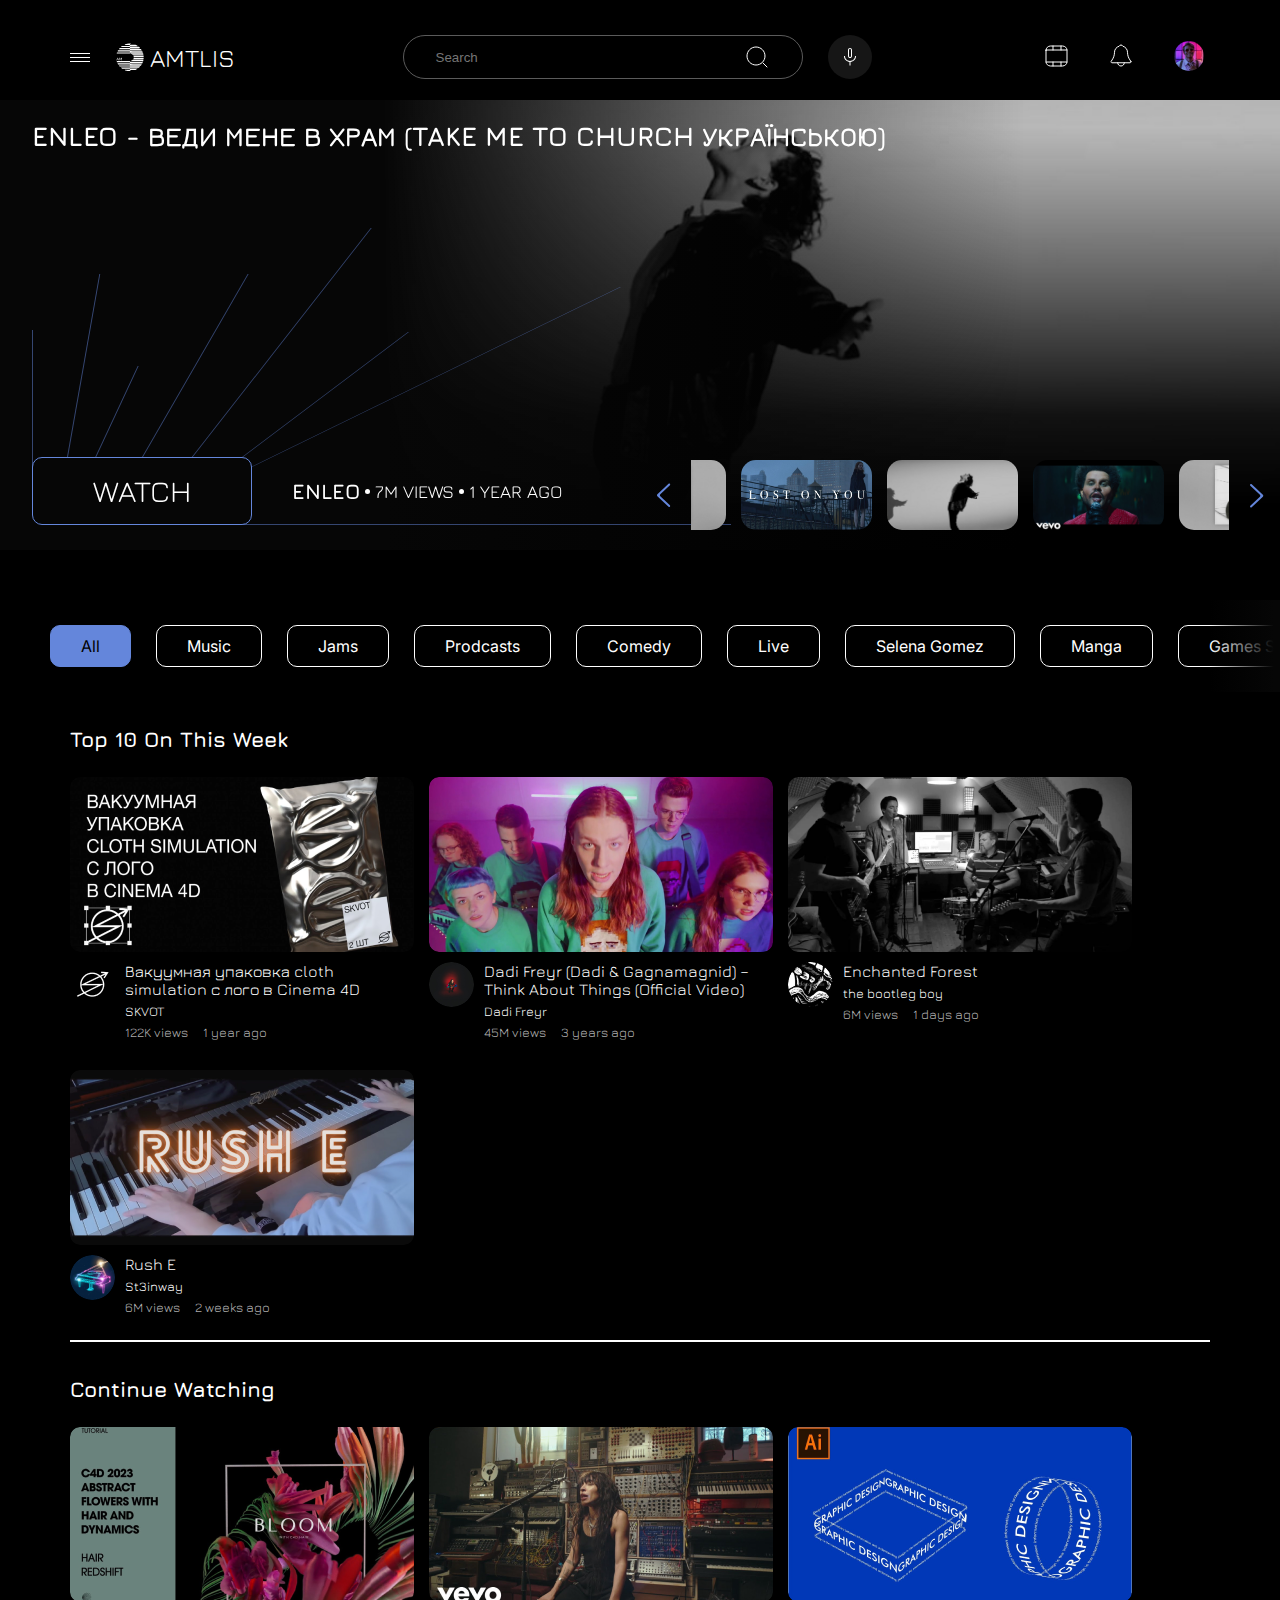
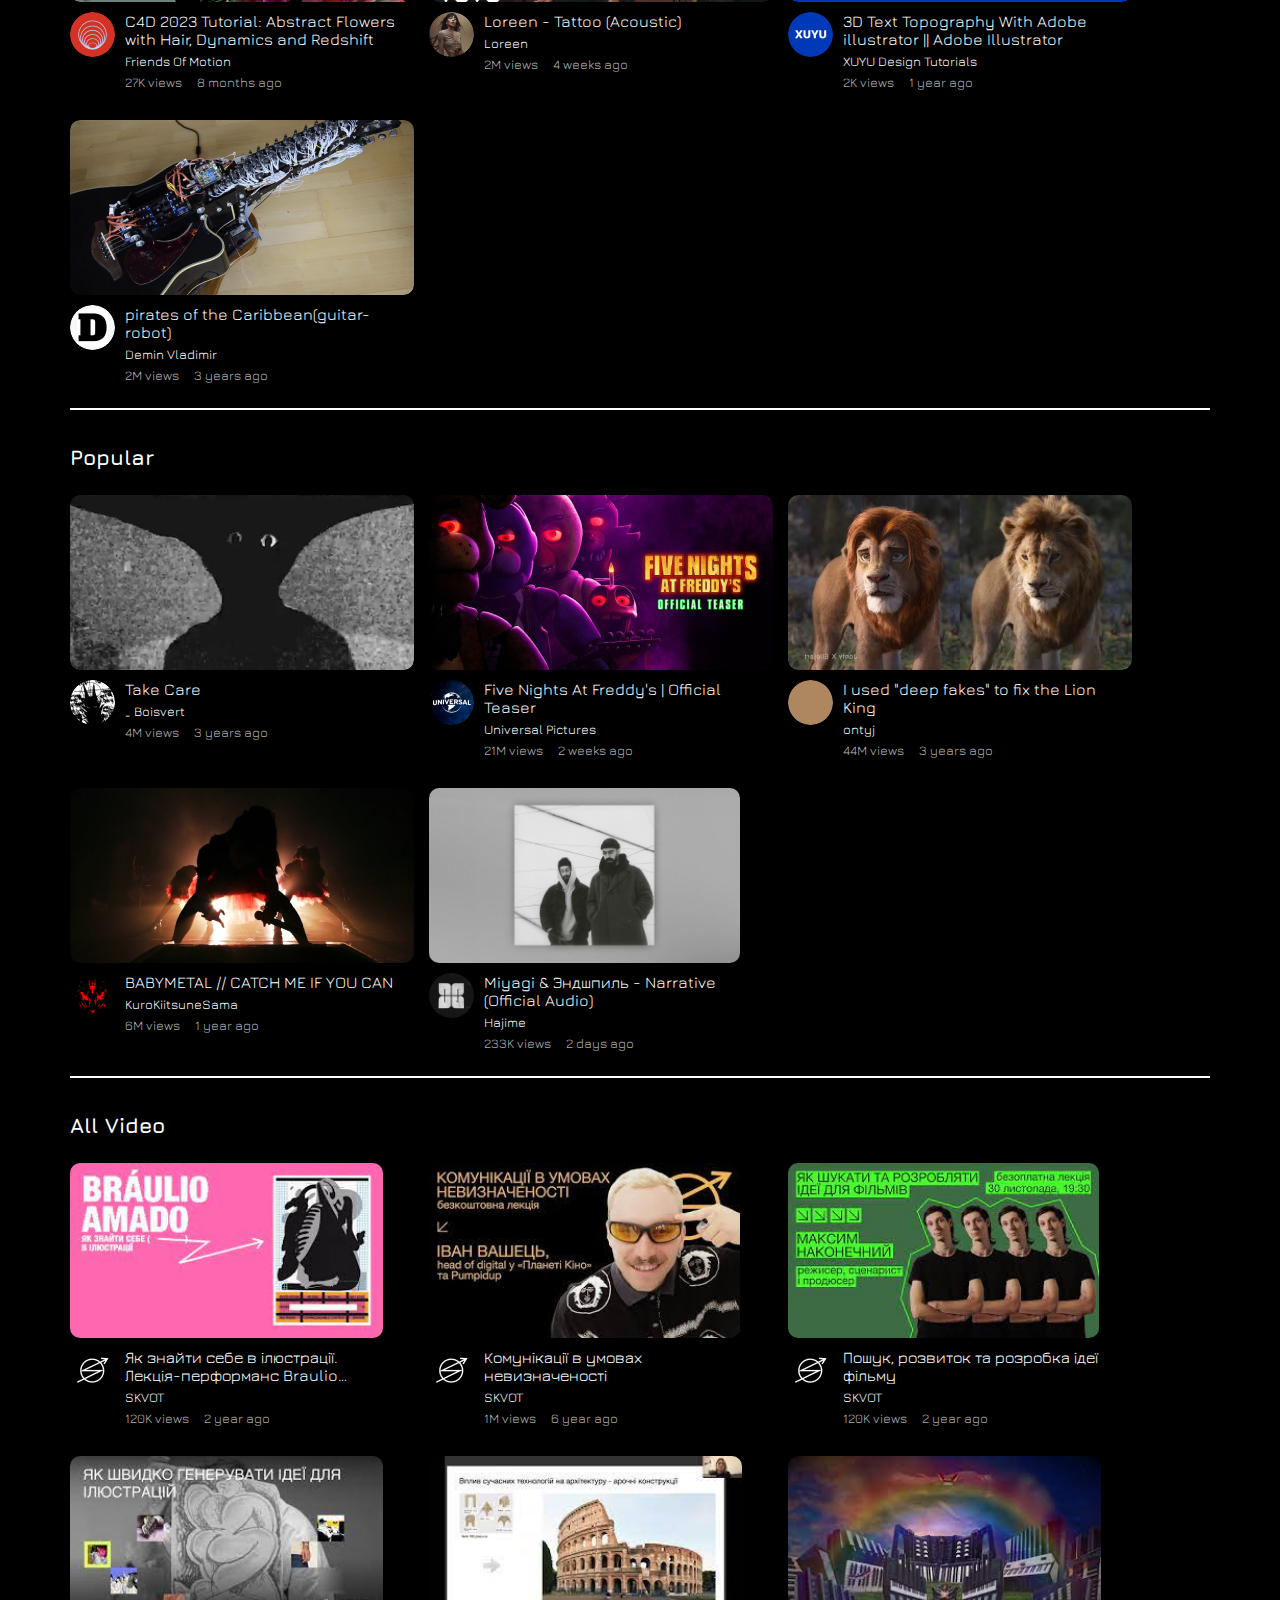
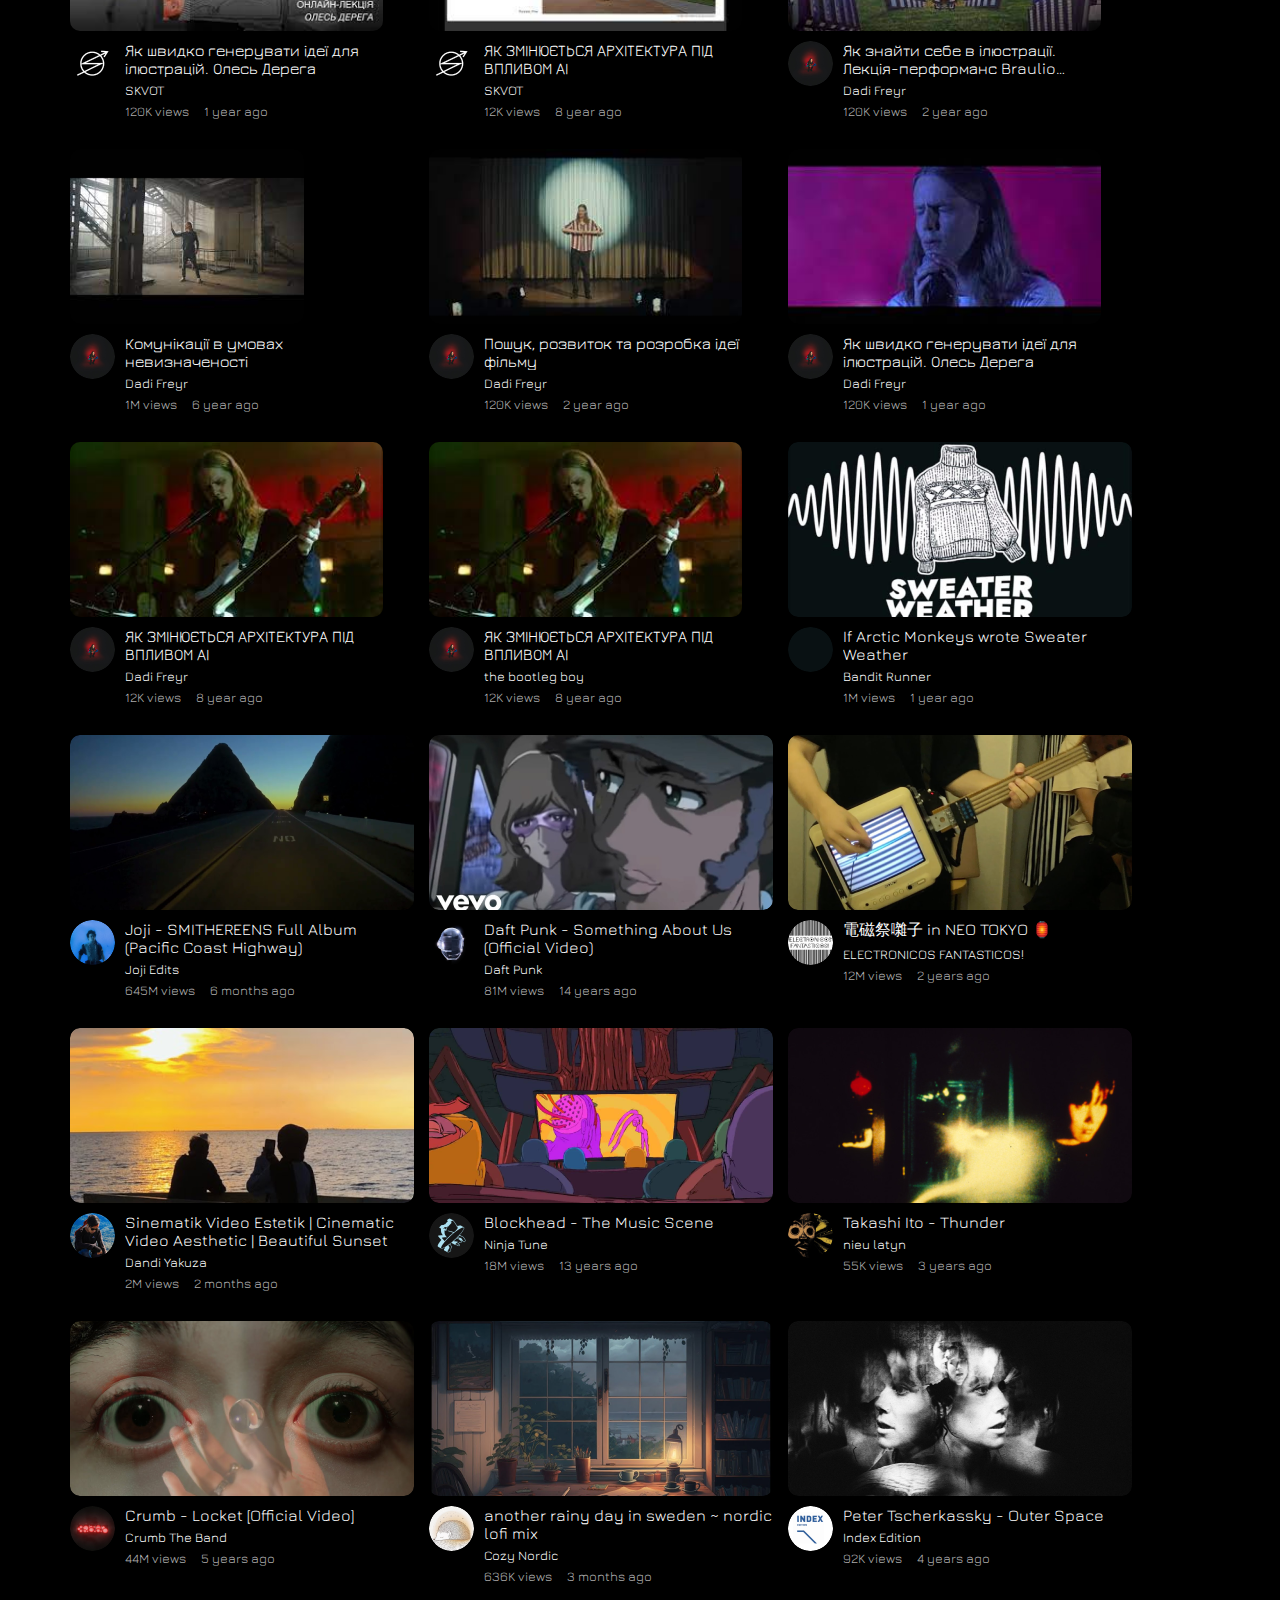
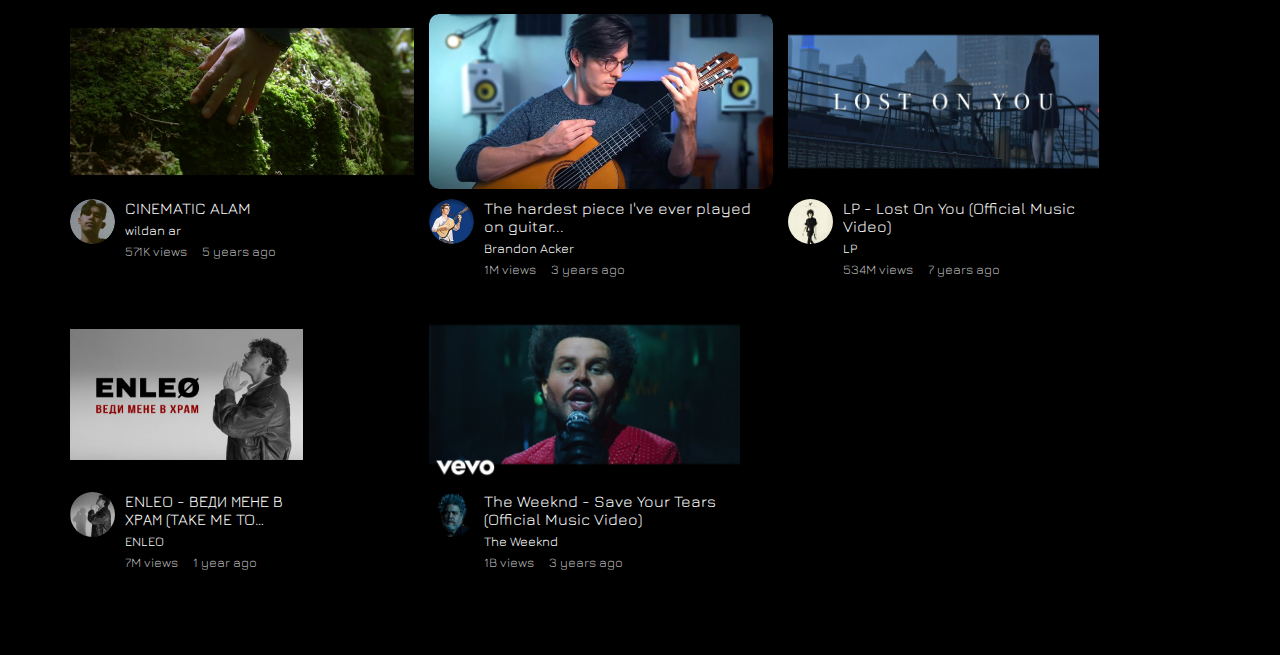
==== commit 8eb4ed7e: "Заменил object на div, используя js для перехода по ссылке. Ускорил загрузку сайта..." ====
--- a/index.html
+++ b/index.html
@@ -489,7 +489,7 @@
                         </button>
                         <div class="right-bar__menu right-bar__menu-bell">
                             <h3 class="right-bar__menu-title">This week</h3>
-                            <ul class="">
+                            <ul class="right-bar-menu">
                                 <li class="right-bar__item">
                                     <a class="right-bar__link-item" href="#">
                                         <div class="right-bar__img-channel">
@@ -517,7 +517,7 @@
                             </ul>
 
                             <h3 class="right-bar__menu-title">Previously</h3>
-                            <ul class="">
+                            <ul class="right-bar-menu">
                                 <li class="right-bar__item">
                                     <a class="right-bar__link-item" href="#">
                                         <div class="right-bar__img-channel">
@@ -547,7 +547,7 @@
                     </div>
 
                     <!-- !!! -->
-                    <div class="header-right-bar__link header-right-bar__search">
+                    <!-- <div class="header-right-bar__link header-right-bar__search">
                         <button class="header-right-bar__search">
                             <svg class="search-form__svg" width="24" height="24" viewBox="0 0 24 24" fill="none"
                                 xmlns="http://www.w3.org/2000/svg">
@@ -558,12 +558,13 @@
                                     stroke="white"></path>
                             </svg>
                         </button>
-                    </div>
+                    </div> -->
+
                     <div class="header-right-bar__link">
                         <button class="header-right-bar__avatar">
                             <img class="header-right-bar__img" src="img/accounts/Avatar.jpg" alt="account">
                         </button>
-                        <div class="right-bar__menu right-bar-avatar">
+                        <div class="right-bar__menu right-bar__menu-avatar">
                             <div class="right-bar-avatar__item">
                                 <a class="right-bar-avatar__link" href="#">
                                     <div class="right-bar-avatar__account">
@@ -872,31 +873,33 @@
                 <!-- TO DO
                     добавить всем тегам id, в js обращаться через id
                 -->
+                
+                <!-- Заменил object на div, использую window.location='video.html${json[i].video_url}',
+                для перехода по ссылке -->
                 <template id="template">
                     <li class="video__item">
-                        <a class="link__video" href="#">
+                        <div class="link__video">
                             <div class="video-img">
                                 <img src="img/video__content/universalPictures/VIDEOCARD.jpg" alt="">
                             </div>
                             <div class="video-about__video-wrapper">
-                                <object data="channel-obj">
+                                <div data="channel-obj">
                                     <a class="channel__link" href="#channel">
-                                        <img class="channel__link-img"
-                                            src="img/video__content/universalPictures/channels4_profile.jpg" alt="">
-                                    </a>
-                                </object>
+                                        <img class="channel__link-img" src="img/video__content/universalPictures/channels4_profile.jpg" alt="">
+                                    </a>
+                                </div>
                                 <div class="video-about__video-innter">
                                     <div class="name-video__link">Five Nights At Freddy's | Official Teaser</div>
-                                    <object data="channel-obj">
+                                    <div data="channel-obj">
                                         <a class="channel-name__link" href="#channel">Universal Pictures</a>
-                                    </object>
+                                    </div>
                                     <div class="video-content__info-wrapper">
                                         <p class="video-content__info video-content__number-views">636K views</p>
                                         <p class="video-content__info video-content__metadata">3 months ago</p>
                                     </div>
                                 </div>
                             </div>
-                        </a>
+                        </div>
                     </li>
                 </template>
 
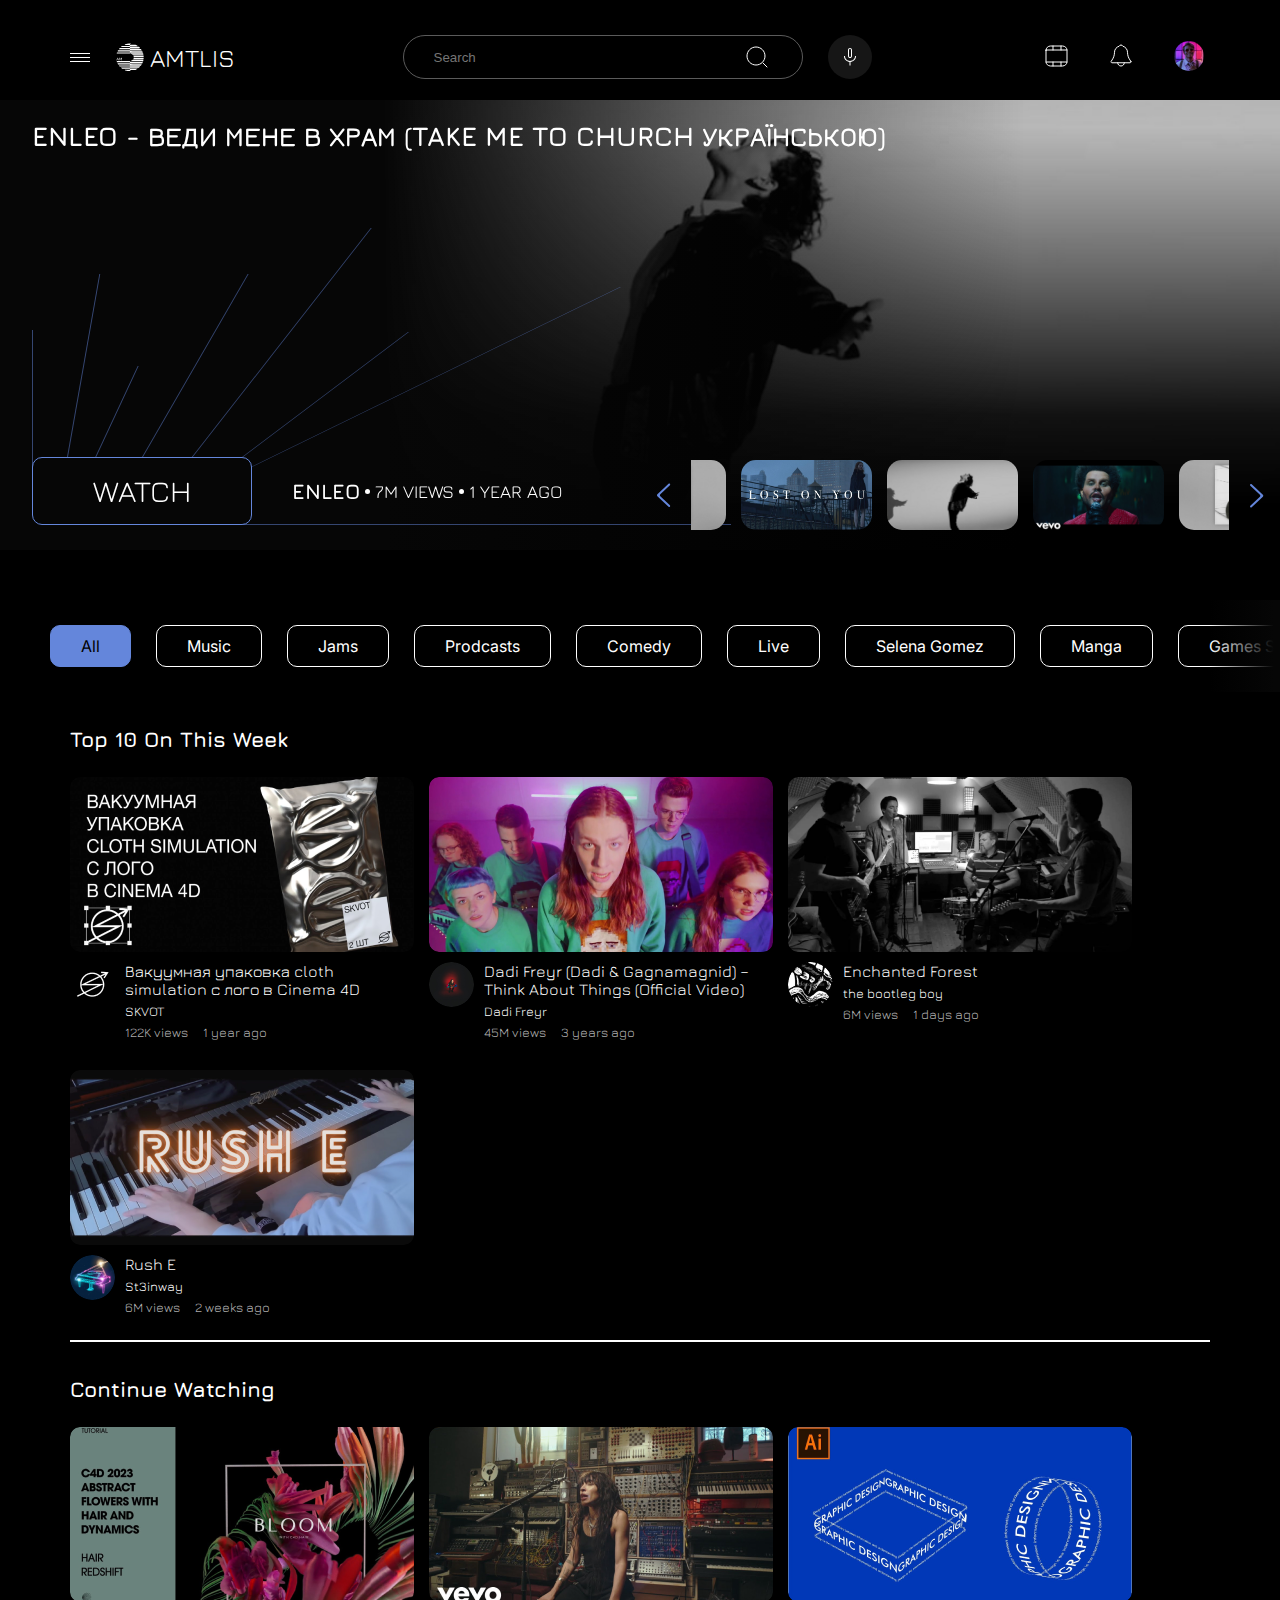
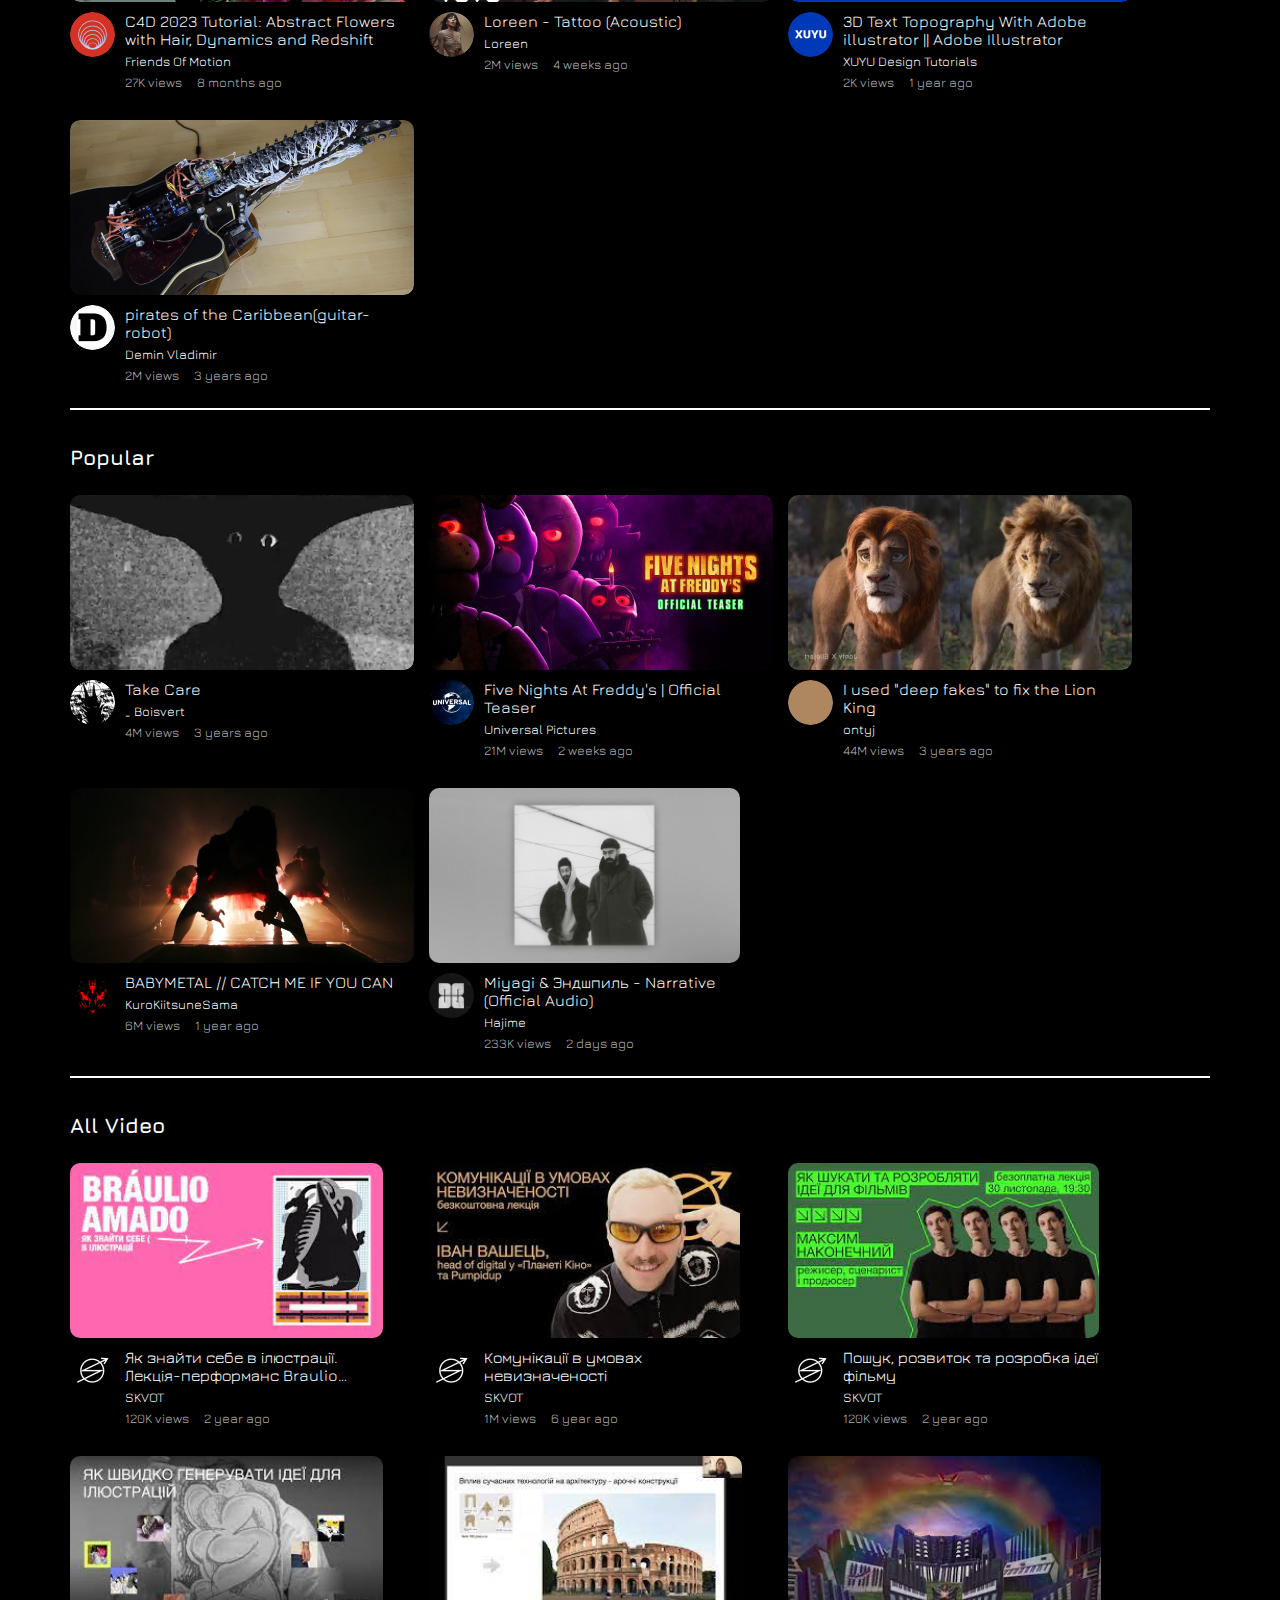
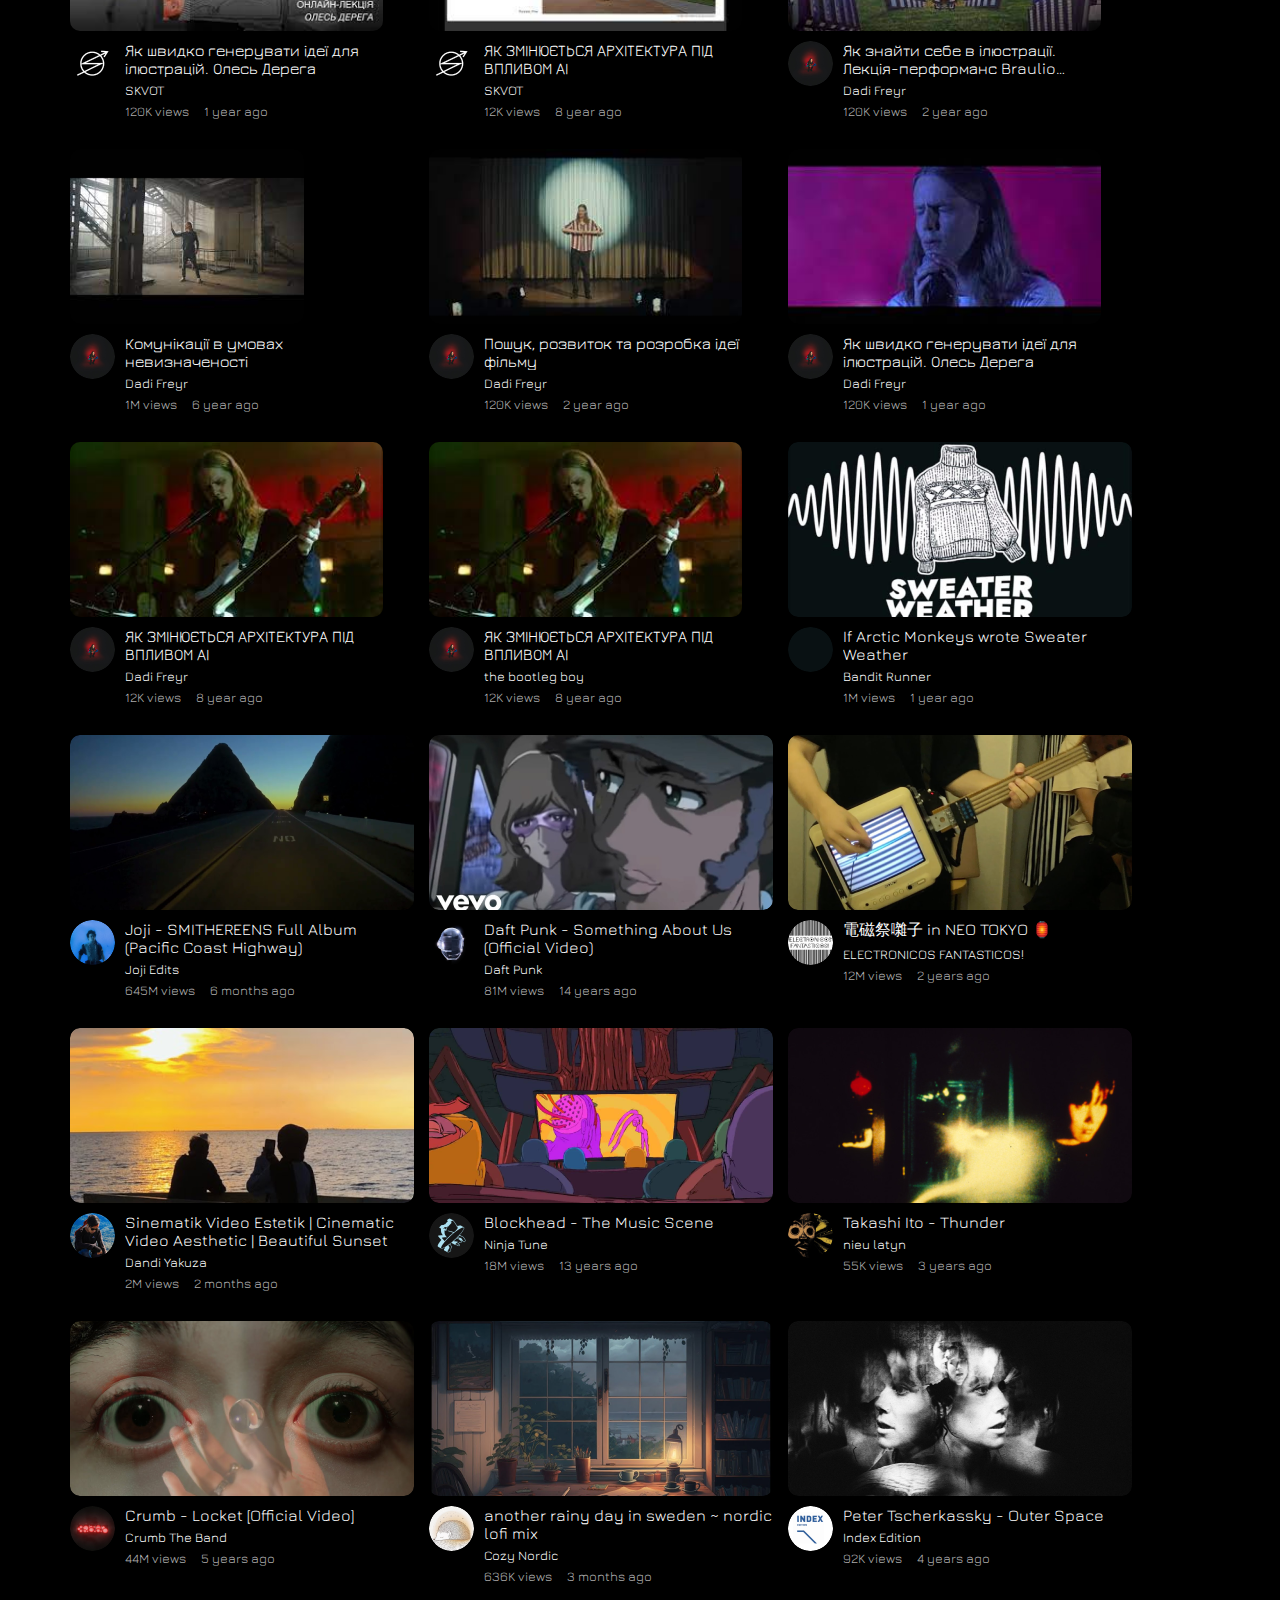
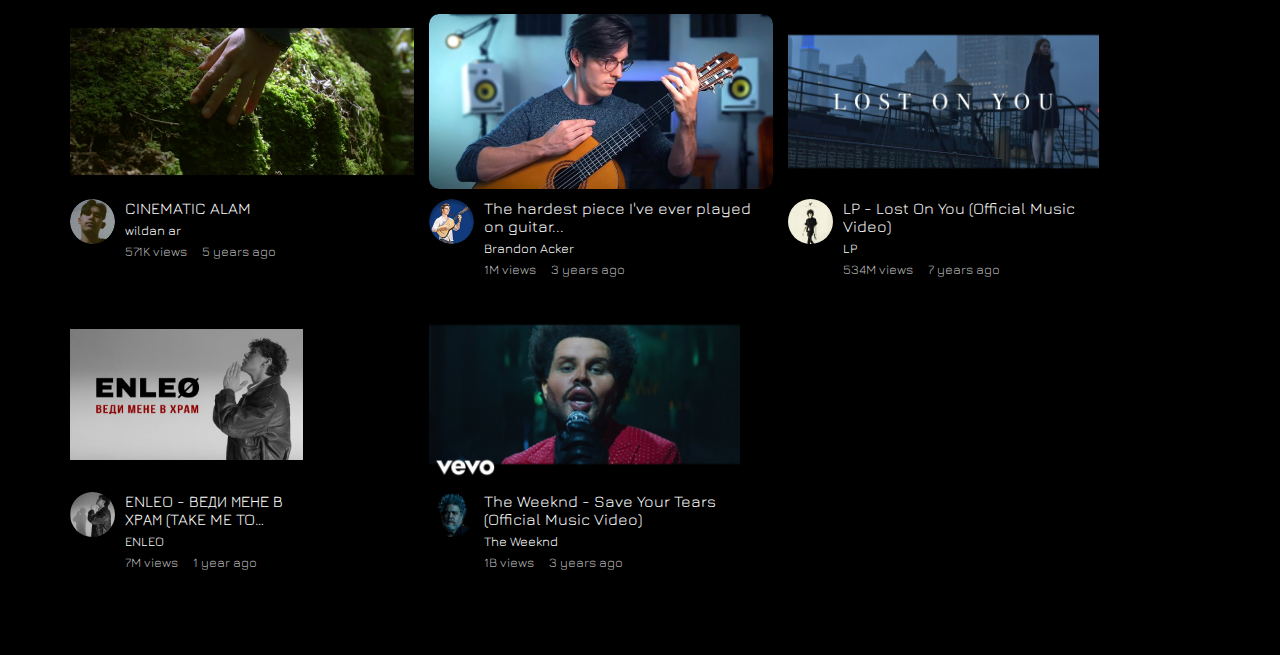
==== commit 17b039c7: "Реализовал поиск, адаптив для поиска" ====
--- a/index.html
+++ b/index.html
@@ -22,363 +22,363 @@
     <!-- HEADER -->
     <header class="header">
         <div class="container">
+            <!-- left-bar -->
+            <div class="left-bar">
+                <div class="leaft-bar__about">
+                    <div class="container">
+                        <ul class="left-bar__menu">
+                            <li class="left-bar__item">
+                                <a href="#" class="left-bar__link">
+                                    <div class="left-bar__icon">
+                                        <svg width="26" height="26" viewBox="0 0 26 26" fill="none"
+                                            xmlns="http://www.w3.org/2000/svg">
+                                            <path
+                                                d="M9.66584 2.8995L3.77996 7.4922C2.79716 8.25765 2 9.88697 2 11.1226V19.2254C2 21.7624 4.06388 23.84 6.59732 23.84H19.2427C21.7761 23.84 23.84 21.7624 23.84 19.2364V11.2757C23.84 9.95258 22.9555 8.25765 21.8744 7.50314L15.1258 2.76828C13.597 1.69665 11.14 1.75132 9.66584 2.8995Z"
+                                                stroke="white" stroke-linecap="round" stroke-linejoin="round" />
+                                            <path d="M12.9199 19.16V16.04" stroke="white" stroke-linecap="round"
+                                                stroke-linejoin="round" />
+                                        </svg>
+                                    </div>
+                                    <span class="left-bar__text">Home</span>
+                                </a>
+                            </li>
+                            <li class="left-bar__item">
+                                <a href="#" class="left-bar__link">
+                                    <div class="left-bar__icon">
+                                        <svg width="26" height="26" viewBox="0 0 26 26" fill="none"
+                                            xmlns="http://www.w3.org/2000/svg">
+                                            <path
+                                                d="M21 7.5V18.5C21 22.9 19.9375 24 15.6875 24H9.3125C5.0625 24 4 22.9 4 18.5V7.5C4 3.1 5.0625 2 9.3125 2H15.6875C19.9375 2 21 3.1 21 7.5Z"
+                                                stroke="white" stroke-linecap="round" stroke-linejoin="round" />
+                                            <path d="M14 6H10" stroke="white" stroke-linecap="round"
+                                                stroke-linejoin="round" />
+                                            <path
+                                                d="M12.5 21C13.3284 21 14 20.3284 14 19.5C14 18.6716 13.3284 18 12.5 18C11.6716 18 11 18.6716 11 19.5C11 20.3284 11.6716 21 12.5 21Z"
+                                                stroke="white" stroke-linecap="round" stroke-linejoin="round" />
+                                        </svg>
+                                    </div>
+                                    <span class="left-bar__text">shorts</span>
+                                </a>
+                            </li>
+                            <li class="left-bar__item">
+                                <a href="#" class="left-bar__link">
+                                    <div class="left-bar__icon">
+                                        <svg width="26" height="26" viewBox="0 0 26 26" fill="none"
+                                            xmlns="http://www.w3.org/2000/svg">
+                                            <path
+                                                d="M2 6.68153C2 4.096 4.14712 2 6.79571 2H19.5843C22.233 2 24.38 4.096 24.38 6.68153V19.1656C24.38 21.7512 22.233 23.8471 19.5843 23.8471H6.79571C4.14712 23.8471 2 21.7512 2 19.1656V6.68153Z"
+                                                stroke="white" stroke-linecap="round" stroke-linejoin="round" />
+                                            <path
+                                                d="M13.4741 15.47C12.1431 16.3263 10.392 15.3707 10.392 13.788V12.1186C10.392 10.5359 12.1431 9.58028 13.4741 10.4366L14.7715 11.2713C15.9953 12.0587 15.9953 13.8479 14.7715 14.6352L13.4741 15.47Z"
+                                                stroke="white" stroke-linecap="round" stroke-linejoin="round" />
+                                            <path
+                                                d="M19.9427 19.051H19.6879C19.3361 19.051 19.051 19.3362 19.051 19.6879C19.051 20.0396 19.3361 20.3248 19.6879 20.3248H19.9427C20.2944 20.3248 20.5795 20.0396 20.5795 19.6879C20.5795 19.3362 20.2944 19.051 19.9427 19.051Z"
+                                                fill="white" />
+                                            <path
+                                                d="M17.8112 19.051H17.5564C17.2047 19.051 16.9196 19.3362 16.9196 19.6879C16.9196 20.0396 17.2047 20.3248 17.5564 20.3248H17.8112C18.1629 20.3248 18.4481 20.0396 18.4481 19.6879C18.4481 19.3362 18.1629 19.051 17.8112 19.051Z"
+                                                fill="white" />
+                                        </svg>
+                                    </div>
+                                    <span class="left-bar__text">Subscriptions</span>
+                                </a>
+                            </li>
+                            <li class="left-bar__item">
+                                <a href="#" class="left-bar__link">
+                                    <div class="left-bar__icon">
+                                        <svg width="26" height="26" viewBox="0 0 26 26" fill="none"
+                                            xmlns="http://www.w3.org/2000/svg">
+                                            <g clip-path="url(#clip0_201_4412)">
+                                                <path fill-rule="evenodd" clip-rule="evenodd"
+                                                    d="M12.5142 3.15082C12.7129 2.74823 13.287 2.74823 13.4857 3.15082L16.0578 8.36241C16.1366 8.52229 16.2892 8.63309 16.4656 8.65872L22.217 9.49445C22.6612 9.559 22.8386 10.105 22.5171 10.4184L18.3554 14.475C18.2278 14.5995 18.1695 14.7788 18.1996 14.9545L19.1821 20.6825C19.2579 21.1251 18.7935 21.4625 18.3961 21.2535L13.252 18.5491C13.0942 18.4661 12.9057 18.4661 12.7479 18.5491L7.60374 21.2535C7.20636 21.4625 6.74192 21.1251 6.81781 20.6825L7.80026 14.9545C7.83039 14.7788 7.77214 14.5995 7.64447 14.475L3.48277 10.4184C3.16128 10.105 3.33869 9.559 3.78297 9.49445L9.5343 8.65872C9.71074 8.63309 9.86325 8.52229 9.94215 8.36241L12.5142 3.15082Z"
+                                                    stroke="white" stroke-linecap="round" />
+                                            </g>
+                                            <defs>
+                                                <clipPath id="clip0_201_4412">
+                                                    <rect width="26" height="26" fill="white" />
+                                                </clipPath>
+                                            </defs>
+                                        </svg>
+                                    </div>
+                                    <span class="left-bar__text">Streamersc</span>
+                                </a>
+                            </li>
+                        </ul>
+                        <ul class="left-bar__menu">
+                            <li class="left-bar__item">
+                                <a href="#" class="left-bar__link">
+                                    <div class="left-bar__icon">
+                                        <svg width="26" height="26" viewBox="0 0 26 26" fill="none"
+                                            xmlns="http://www.w3.org/2000/svg">
+                                            <path
+                                                d="M1.96484 5.98829C1.96484 3.766 3.76637 1.96448 5.98865 1.96448H16.7188C18.9412 1.96448 20.7426 3.766 20.7426 5.98829V16.7184C20.7426 18.9408 18.9412 20.7423 16.7188 20.7423H5.98865C3.76637 20.7423 1.96484 18.9408 1.96484 16.7184V5.98829Z"
+                                                stroke="white" stroke-linecap="round" stroke-linejoin="round" />
+                                            <path
+                                                d="M23.2699 8.10327V20.0199C23.2699 21.8149 21.8149 23.2699 20.0199 23.2699H8.10327"
+                                                stroke="white" stroke-linecap="round" stroke-linejoin="round" />
+                                            <path
+                                                d="M11.7753 13.983C10.4437 14.8264 8.7052 13.8696 8.7052 12.2934V10.4133C8.7052 8.8371 10.4437 7.88033 11.7753 8.7237L13.2596 9.66373C14.4994 10.449 14.4994 12.2578 13.2596 13.043L11.7753 13.983Z"
+                                                stroke="white" stroke-linecap="round" stroke-linejoin="round" />
+                                        </svg>
+                                    </div>
+                                    <span class="left-bar__text">Library</span>
+                                </a>
+                            </li>
+                            <li class="left-bar__item">
+                                <a href="#" class="left-bar__link">
+                                    <div class="left-bar__icon">
+                                        <svg width="26" height="26" viewBox="0 0 26 26" fill="none"
+                                            xmlns="http://www.w3.org/2000/svg">
+                                            <path
+                                                d="M13 22.2083C18.0856 22.2083 22.2083 18.0856 22.2083 13C22.2083 7.91434 18.0856 3.79163 13 3.79163C7.91434 3.79163 3.79163 7.91434 3.79163 13C3.79163 18.0856 7.91434 22.2083 13 22.2083Z"
+                                                stroke="white" />
+                                            <path
+                                                d="M17.875 13.8666H13.2708C13.1212 13.8666 13 13.7454 13 13.5958V10.075"
+                                                stroke="white" stroke-linecap="round" />
+                                        </svg>
+                                    </div>
+                                    <span class="left-bar__text">History</span>
+                                </a>
+                            </li>
+                            <li class="left-bar__item">
+                                <a href="#" class="left-bar__link">
+                                    <div class="left-bar__icon">
+                                        <svg width="26" height="26" viewBox="0 0 26 26" fill="none"
+                                            xmlns="http://www.w3.org/2000/svg">
+                                            <path
+                                                d="M2.59998 15.3114L12.7205 2.59998V10.1114H23.4L12.7205 23.4V15.3114H2.59998Z"
+                                                stroke="white" stroke-linecap="round" stroke-linejoin="round" />
+                                        </svg>
+                                    </div>
+                                    <span class="left-bar__text">Playlists</span>
+                                </a>
+                            </li>
+                            <li class="left-bar__item">
+                                <a href="#" class="left-bar__link">
+                                    <div class="left-bar__icon">
+                                        <svg width="26" height="26" viewBox="0 0 26 26" fill="none"
+                                            xmlns="http://www.w3.org/2000/svg">
+                                            <path
+                                                d="M4.79485 14.0258L11.009 20.7152C12.0841 21.8724 13.9158 21.8724 14.9909 20.7152L21.2052 14.0258C23.2649 11.8086 23.2649 8.21364 21.2052 5.99634C19.1453 3.77905 15.8057 3.77905 13.7459 5.99634C13.3432 6.42991 12.6568 6.42991 12.2541 5.99634C10.1943 3.77905 6.85466 3.77905 4.79485 5.99634C2.73505 8.21363 2.73505 11.8086 4.79485 14.0258Z"
+                                                stroke="white" />
+                                        </svg>
+                                    </div>
+                                    <span class="left-bar__text">Favorite</span>
+                                </a>
+                            </li>
+                        </ul>
+                        <ul class="left-bar__menu">
+                            <h2 class="left-bar__title">Subscriptions</h2>
+                            <li class="left-bar__item">
+                                <a href="#" class="left-bar__link">
+                                    <div class="left-bar__avatar">
+                                        <img src="img/subscriptions/avatars/enleo.jpg" alt="">
+                                    </div>
+                                    <span class="left-bar__text">Enleo</span>
+                                </a>
+                            </li>
+                            <li class="left-bar__item">
+                                <a href="#" class="left-bar__link">
+                                    <div class="left-bar__avatar">
+                                        <img src="img/subscriptions/avatars/eve.jpg" alt="">
+                                    </div>
+                                    <span class="left-bar__text">Eve</span>
+                                </a>
+                            </li>
+                            <li class="left-bar__item">
+                                <a href="#" class="left-bar__link">
+                                    <div class="left-bar__avatar">
+                                        <img src="img/subscriptions/avatars/kopeyka.jpg" alt="">
+                                    </div>
+                                    <span class="left-bar__text">Копійка</span>
+                                </a>
+                            </li>
+                            <li class="left-bar__item">
+                                <a href="#" class="left-bar__link">
+                                    <div class="left-bar__avatar">
+                                        <img src="img/subscriptions/avatars/robscallon.jpg" alt="">
+                                    </div>
+                                    <span class="left-bar__text">Rob Scallon</span>
+                                </a>
+                            </li>
+                            <li class="left-bar__item">
+                                <a href="#" class="left-bar__link">
+                                    <div class="left-bar__avatar">
+                                        <img src="img/subscriptions/avatars/nikolaichaze.jpg" alt="">
+                                    </div>
+                                    <span class="left-bar__text">Nikolai Chaze</span>
+                                </a>
+                            </li>
+                        </ul>
+                        <ul class="left-bar__menu">
+                            <h2 class="left-bar__title">Categories</h2>
+                            <li class="left-bar__item">
+                                <a href="#" class="left-bar__link">
+                                    <div class="left-bar__icon left-bar__icon--not-hover">
+                                        <svg width="15" height="16" viewBox="0 0 15 16" fill="none"
+                                            xmlns="http://www.w3.org/2000/svg">
+                                            <path
+                                                d="M14.1212 9.54852V6.45159C14.6229 6.34363 15.0001 5.89679 15.0001 5.36332C15.0001 4.482 14.0217 3.95527 13.2884 4.42461L11.0755 2.21168C11.5449 1.47832 11.018 0.5 10.1368 0.5C9.44588 0.5 8.91595 1.12772 9.04199 1.81456L6.46637 2.88487L5.79863 2.2171C6.27092 1.48892 5.7519 0.5 4.86332 0.5C3.98314 0.5 3.45454 1.47723 3.92461 2.21171L1.71168 4.42464C0.97823 3.95515 0 4.48227 0 5.36332C0 6.05558 0.628891 6.58383 1.31456 6.45812L1.95532 8.00005L1.31456 9.54199C0.626401 9.41572 0 9.9472 0 10.6368C0 11.5181 0.978406 12.0448 1.71168 11.5755L3.92461 13.7884C3.45515 14.5219 3.98227 15.5001 4.86332 15.5001C5.39679 15.5001 5.8436 15.1229 5.95156 14.6212H9.04852C9.15648 15.1229 9.60332 15.5001 10.1368 15.5001C10.7506 15.5001 11.2501 15.0007 11.2501 14.3868C11.2501 13.773 10.7506 13.2735 10.1368 13.2735C9.60329 13.2735 9.15648 13.6508 9.04852 14.1524H6.03781L12.972 11.271C13.5869 12.1609 15.0001 11.7281 15.0001 10.6368C15.0001 10.1033 14.6229 9.65651 14.1212 9.54852ZM2.20856 10.4381L2.8572 10.1704L4.19939 13.4002L2.0452 11.2461C2.20291 11.0061 2.25907 10.7174 2.20856 10.4381ZM8.31946 5.4009L7.32055 7.82061L3.11062 9.5586L2.46295 8.00005L3.94172 4.44154L6.35653 3.43794L8.31946 5.4009ZM10.5684 6.9869L11.8895 6.44151L13.2166 9.63512L10.5684 6.9869ZM12.3228 6.26262L12.9703 5.99528C13.131 6.22925 13.3747 6.39223 13.6524 6.45153V9.4623L12.3228 6.26262ZM12.7915 5.56198L12.1429 5.82976L10.8007 2.5999L12.9549 4.75408C12.7972 4.99403 12.741 5.28275 12.7915 5.56198ZM9.93825 2.70856C10.0676 2.73197 10.2004 2.73335 10.3381 2.70809L11.7096 6.00864L10.2094 6.62795L8.87218 5.29069L9.93825 2.70856ZM9.74023 6.82167L7.93189 7.56821L8.67844 5.75991L9.74023 6.82167ZM7.06816 8.43192L5.06198 13.2916C4.92841 13.2674 4.79573 13.2675 4.66205 13.292L3.29047 9.99149L7.06816 8.43192ZM5.77777 13.7529C5.70124 13.6429 5.60524 13.5472 5.49508 13.4709L7.67953 8.17956L10.0992 7.18064L12.9515 10.033C12.7943 10.2754 12.7416 10.5634 12.7921 10.8382L5.77777 13.7529ZM9.22231 2.24722C9.29884 2.35717 9.3949 2.453 9.50512 2.52929L8.51318 4.93165L6.82484 3.24332L9.22231 2.24722ZM4.19663 3.82806L4.66205 2.70806C4.93735 2.7586 5.22525 2.70546 5.46713 2.54857L5.99802 3.07946L4.19663 3.82806ZM2.0999 4.69939L4.19939 2.5999L3.58306 4.08306L2.0999 4.69939ZM1.74742 6.27821C2.10573 6.03067 2.28769 5.59605 2.20812 5.16205L3.32812 4.69657L2.20915 7.3893L1.74742 6.27821ZM2.67731 9.73749L2.02923 10.005C1.95294 9.89487 1.85714 9.79884 1.74725 9.72231L2.20915 8.61084L2.67731 9.73749Z"
+                                                fill="#6486DB" />
+                                        </svg>
+                                    </div>
+                                    <span class="left-bar__text">Game</span>
+                                </a>
+                            </li>
+                            <li class="left-bar__item">
+                                <a href="#" class="left-bar__link">
+                                    <div class="left-bar__icon left-bar__icon--not-hover">
+                                        <svg width="15" height="16" viewBox="0 0 15 16" fill="none"
+                                            xmlns="http://www.w3.org/2000/svg">
+                                            <path
+                                                d="M14.1212 9.54852V6.45159C14.6229 6.34363 15.0001 5.89679 15.0001 5.36332C15.0001 4.482 14.0217 3.95527 13.2884 4.42461L11.0755 2.21168C11.5449 1.47832 11.018 0.5 10.1368 0.5C9.44588 0.5 8.91595 1.12772 9.04199 1.81456L6.46637 2.88487L5.79863 2.2171C6.27092 1.48892 5.7519 0.5 4.86332 0.5C3.98314 0.5 3.45454 1.47723 3.92461 2.21171L1.71168 4.42464C0.97823 3.95515 0 4.48227 0 5.36332C0 6.05558 0.628891 6.58383 1.31456 6.45812L1.95532 8.00005L1.31456 9.54199C0.626401 9.41572 0 9.9472 0 10.6368C0 11.5181 0.978406 12.0448 1.71168 11.5755L3.92461 13.7884C3.45515 14.5219 3.98227 15.5001 4.86332 15.5001C5.39679 15.5001 5.8436 15.1229 5.95156 14.6212H9.04852C9.15648 15.1229 9.60332 15.5001 10.1368 15.5001C10.7506 15.5001 11.2501 15.0007 11.2501 14.3868C11.2501 13.773 10.7506 13.2735 10.1368 13.2735C9.60329 13.2735 9.15648 13.6508 9.04852 14.1524H6.03781L12.972 11.271C13.5869 12.1609 15.0001 11.7281 15.0001 10.6368C15.0001 10.1033 14.6229 9.65651 14.1212 9.54852ZM2.20856 10.4381L2.8572 10.1704L4.19939 13.4002L2.0452 11.2461C2.20291 11.0061 2.25907 10.7174 2.20856 10.4381ZM8.31946 5.4009L7.32055 7.82061L3.11062 9.5586L2.46295 8.00005L3.94172 4.44154L6.35653 3.43794L8.31946 5.4009ZM10.5684 6.9869L11.8895 6.44151L13.2166 9.63512L10.5684 6.9869ZM12.3228 6.26262L12.9703 5.99528C13.131 6.22925 13.3747 6.39223 13.6524 6.45153V9.4623L12.3228 6.26262ZM12.7915 5.56198L12.1429 5.82976L10.8007 2.5999L12.9549 4.75408C12.7972 4.99403 12.741 5.28275 12.7915 5.56198ZM9.93825 2.70856C10.0676 2.73197 10.2004 2.73335 10.3381 2.70809L11.7096 6.00864L10.2094 6.62795L8.87218 5.29069L9.93825 2.70856ZM9.74023 6.82167L7.93189 7.56821L8.67844 5.75991L9.74023 6.82167ZM7.06816 8.43192L5.06198 13.2916C4.92841 13.2674 4.79573 13.2675 4.66205 13.292L3.29047 9.99149L7.06816 8.43192ZM5.77777 13.7529C5.70124 13.6429 5.60524 13.5472 5.49508 13.4709L7.67953 8.17956L10.0992 7.18064L12.9515 10.033C12.7943 10.2754 12.7416 10.5634 12.7921 10.8382L5.77777 13.7529ZM9.22231 2.24722C9.29884 2.35717 9.3949 2.453 9.50512 2.52929L8.51318 4.93165L6.82484 3.24332L9.22231 2.24722ZM4.19663 3.82806L4.66205 2.70806C4.93735 2.7586 5.22525 2.70546 5.46713 2.54857L5.99802 3.07946L4.19663 3.82806ZM2.0999 4.69939L4.19939 2.5999L3.58306 4.08306L2.0999 4.69939ZM1.74742 6.27821C2.10573 6.03067 2.28769 5.59605 2.20812 5.16205L3.32812 4.69657L2.20915 7.3893L1.74742 6.27821ZM2.67731 9.73749L2.02923 10.005C1.95294 9.89487 1.85714 9.79884 1.74725 9.72231L2.20915 8.61084L2.67731 9.73749Z"
+                                                fill="#6486DB" />
+                                        </svg>
+                                    </div>
+                                    <span class="left-bar__text">Podcast</span>
+                                </a>
+                            </li>
+                            <li class="left-bar__item">
+                                <a href="#" class="left-bar__link">
+                                    <div class="left-bar__icon left-bar__icon--not-hover">
+                                        <svg width="15" height="16" viewBox="0 0 15 16" fill="none"
+                                            xmlns="http://www.w3.org/2000/svg">
+                                            <path
+                                                d="M14.1212 9.54852V6.45159C14.6229 6.34363 15.0001 5.89679 15.0001 5.36332C15.0001 4.482 14.0217 3.95527 13.2884 4.42461L11.0755 2.21168C11.5449 1.47832 11.018 0.5 10.1368 0.5C9.44588 0.5 8.91595 1.12772 9.04199 1.81456L6.46637 2.88487L5.79863 2.2171C6.27092 1.48892 5.7519 0.5 4.86332 0.5C3.98314 0.5 3.45454 1.47723 3.92461 2.21171L1.71168 4.42464C0.97823 3.95515 0 4.48227 0 5.36332C0 6.05558 0.628891 6.58383 1.31456 6.45812L1.95532 8.00005L1.31456 9.54199C0.626401 9.41572 0 9.9472 0 10.6368C0 11.5181 0.978406 12.0448 1.71168 11.5755L3.92461 13.7884C3.45515 14.5219 3.98227 15.5001 4.86332 15.5001C5.39679 15.5001 5.8436 15.1229 5.95156 14.6212H9.04852C9.15648 15.1229 9.60332 15.5001 10.1368 15.5001C10.7506 15.5001 11.2501 15.0007 11.2501 14.3868C11.2501 13.773 10.7506 13.2735 10.1368 13.2735C9.60329 13.2735 9.15648 13.6508 9.04852 14.1524H6.03781L12.972 11.271C13.5869 12.1609 15.0001 11.7281 15.0001 10.6368C15.0001 10.1033 14.6229 9.65651 14.1212 9.54852ZM2.20856 10.4381L2.8572 10.1704L4.19939 13.4002L2.0452 11.2461C2.20291 11.0061 2.25907 10.7174 2.20856 10.4381ZM8.31946 5.4009L7.32055 7.82061L3.11062 9.5586L2.46295 8.00005L3.94172 4.44154L6.35653 3.43794L8.31946 5.4009ZM10.5684 6.9869L11.8895 6.44151L13.2166 9.63512L10.5684 6.9869ZM12.3228 6.26262L12.9703 5.99528C13.131 6.22925 13.3747 6.39223 13.6524 6.45153V9.4623L12.3228 6.26262ZM12.7915 5.56198L12.1429 5.82976L10.8007 2.5999L12.9549 4.75408C12.7972 4.99403 12.741 5.28275 12.7915 5.56198ZM9.93825 2.70856C10.0676 2.73197 10.2004 2.73335 10.3381 2.70809L11.7096 6.00864L10.2094 6.62795L8.87218 5.29069L9.93825 2.70856ZM9.74023 6.82167L7.93189 7.56821L8.67844 5.75991L9.74023 6.82167ZM7.06816 8.43192L5.06198 13.2916C4.92841 13.2674 4.79573 13.2675 4.66205 13.292L3.29047 9.99149L7.06816 8.43192ZM5.77777 13.7529C5.70124 13.6429 5.60524 13.5472 5.49508 13.4709L7.67953 8.17956L10.0992 7.18064L12.9515 10.033C12.7943 10.2754 12.7416 10.5634 12.7921 10.8382L5.77777 13.7529ZM9.22231 2.24722C9.29884 2.35717 9.3949 2.453 9.50512 2.52929L8.51318 4.93165L6.82484 3.24332L9.22231 2.24722ZM4.19663 3.82806L4.66205 2.70806C4.93735 2.7586 5.22525 2.70546 5.46713 2.54857L5.99802 3.07946L4.19663 3.82806ZM2.0999 4.69939L4.19939 2.5999L3.58306 4.08306L2.0999 4.69939ZM1.74742 6.27821C2.10573 6.03067 2.28769 5.59605 2.20812 5.16205L3.32812 4.69657L2.20915 7.3893L1.74742 6.27821ZM2.67731 9.73749L2.02923 10.005C1.95294 9.89487 1.85714 9.79884 1.74725 9.72231L2.20915 8.61084L2.67731 9.73749Z"
+                                                fill="#6486DB" />
+                                        </svg>
+                                    </div>
+                                    <span class="left-bar__text">Education</span>
+                                </a>
+                            </li>
+                            <li class="left-bar__item">
+                                <a href="#" class="left-bar__link">
+                                    <div class="left-bar__icon left-bar__icon--not-hover">
+                                        <svg width="15" height="16" viewBox="0 0 15 16" fill="none"
+                                            xmlns="http://www.w3.org/2000/svg">
+                                            <path
+                                                d="M14.1212 9.54852V6.45159C14.6229 6.34363 15.0001 5.89679 15.0001 5.36332C15.0001 4.482 14.0217 3.95527 13.2884 4.42461L11.0755 2.21168C11.5449 1.47832 11.018 0.5 10.1368 0.5C9.44588 0.5 8.91595 1.12772 9.04199 1.81456L6.46637 2.88487L5.79863 2.2171C6.27092 1.48892 5.7519 0.5 4.86332 0.5C3.98314 0.5 3.45454 1.47723 3.92461 2.21171L1.71168 4.42464C0.97823 3.95515 0 4.48227 0 5.36332C0 6.05558 0.628891 6.58383 1.31456 6.45812L1.95532 8.00005L1.31456 9.54199C0.626401 9.41572 0 9.9472 0 10.6368C0 11.5181 0.978406 12.0448 1.71168 11.5755L3.92461 13.7884C3.45515 14.5219 3.98227 15.5001 4.86332 15.5001C5.39679 15.5001 5.8436 15.1229 5.95156 14.6212H9.04852C9.15648 15.1229 9.60332 15.5001 10.1368 15.5001C10.7506 15.5001 11.2501 15.0007 11.2501 14.3868C11.2501 13.773 10.7506 13.2735 10.1368 13.2735C9.60329 13.2735 9.15648 13.6508 9.04852 14.1524H6.03781L12.972 11.271C13.5869 12.1609 15.0001 11.7281 15.0001 10.6368C15.0001 10.1033 14.6229 9.65651 14.1212 9.54852ZM2.20856 10.4381L2.8572 10.1704L4.19939 13.4002L2.0452 11.2461C2.20291 11.0061 2.25907 10.7174 2.20856 10.4381ZM8.31946 5.4009L7.32055 7.82061L3.11062 9.5586L2.46295 8.00005L3.94172 4.44154L6.35653 3.43794L8.31946 5.4009ZM10.5684 6.9869L11.8895 6.44151L13.2166 9.63512L10.5684 6.9869ZM12.3228 6.26262L12.9703 5.99528C13.131 6.22925 13.3747 6.39223 13.6524 6.45153V9.4623L12.3228 6.26262ZM12.7915 5.56198L12.1429 5.82976L10.8007 2.5999L12.9549 4.75408C12.7972 4.99403 12.741 5.28275 12.7915 5.56198ZM9.93825 2.70856C10.0676 2.73197 10.2004 2.73335 10.3381 2.70809L11.7096 6.00864L10.2094 6.62795L8.87218 5.29069L9.93825 2.70856ZM9.74023 6.82167L7.93189 7.56821L8.67844 5.75991L9.74023 6.82167ZM7.06816 8.43192L5.06198 13.2916C4.92841 13.2674 4.79573 13.2675 4.66205 13.292L3.29047 9.99149L7.06816 8.43192ZM5.77777 13.7529C5.70124 13.6429 5.60524 13.5472 5.49508 13.4709L7.67953 8.17956L10.0992 7.18064L12.9515 10.033C12.7943 10.2754 12.7416 10.5634 12.7921 10.8382L5.77777 13.7529ZM9.22231 2.24722C9.29884 2.35717 9.3949 2.453 9.50512 2.52929L8.51318 4.93165L6.82484 3.24332L9.22231 2.24722ZM4.19663 3.82806L4.66205 2.70806C4.93735 2.7586 5.22525 2.70546 5.46713 2.54857L5.99802 3.07946L4.19663 3.82806ZM2.0999 4.69939L4.19939 2.5999L3.58306 4.08306L2.0999 4.69939ZM1.74742 6.27821C2.10573 6.03067 2.28769 5.59605 2.20812 5.16205L3.32812 4.69657L2.20915 7.3893L1.74742 6.27821ZM2.67731 9.73749L2.02923 10.005C1.95294 9.89487 1.85714 9.79884 1.74725 9.72231L2.20915 8.61084L2.67731 9.73749Z"
+                                                fill="#6486DB" />
+                                        </svg>
+                                    </div>
+                                    <span class="left-bar__text">Music</span>
+                                </a>
+                            </li>
+                            <li class="left-bar__item">
+                                <a href="#" class="left-bar__link">
+                                    <div class="left-bar__icon left-bar__icon--not-hover">
+                                        <svg width="15" height="16" viewBox="0 0 15 16" fill="none"
+                                            xmlns="http://www.w3.org/2000/svg">
+                                            <path
+                                                d="M14.1212 9.54852V6.45159C14.6229 6.34363 15.0001 5.89679 15.0001 5.36332C15.0001 4.482 14.0217 3.95527 13.2884 4.42461L11.0755 2.21168C11.5449 1.47832 11.018 0.5 10.1368 0.5C9.44588 0.5 8.91595 1.12772 9.04199 1.81456L6.46637 2.88487L5.79863 2.2171C6.27092 1.48892 5.7519 0.5 4.86332 0.5C3.98314 0.5 3.45454 1.47723 3.92461 2.21171L1.71168 4.42464C0.97823 3.95515 0 4.48227 0 5.36332C0 6.05558 0.628891 6.58383 1.31456 6.45812L1.95532 8.00005L1.31456 9.54199C0.626401 9.41572 0 9.9472 0 10.6368C0 11.5181 0.978406 12.0448 1.71168 11.5755L3.92461 13.7884C3.45515 14.5219 3.98227 15.5001 4.86332 15.5001C5.39679 15.5001 5.8436 15.1229 5.95156 14.6212H9.04852C9.15648 15.1229 9.60332 15.5001 10.1368 15.5001C10.7506 15.5001 11.2501 15.0007 11.2501 14.3868C11.2501 13.773 10.7506 13.2735 10.1368 13.2735C9.60329 13.2735 9.15648 13.6508 9.04852 14.1524H6.03781L12.972 11.271C13.5869 12.1609 15.0001 11.7281 15.0001 10.6368C15.0001 10.1033 14.6229 9.65651 14.1212 9.54852ZM2.20856 10.4381L2.8572 10.1704L4.19939 13.4002L2.0452 11.2461C2.20291 11.0061 2.25907 10.7174 2.20856 10.4381ZM8.31946 5.4009L7.32055 7.82061L3.11062 9.5586L2.46295 8.00005L3.94172 4.44154L6.35653 3.43794L8.31946 5.4009ZM10.5684 6.9869L11.8895 6.44151L13.2166 9.63512L10.5684 6.9869ZM12.3228 6.26262L12.9703 5.99528C13.131 6.22925 13.3747 6.39223 13.6524 6.45153V9.4623L12.3228 6.26262ZM12.7915 5.56198L12.1429 5.82976L10.8007 2.5999L12.9549 4.75408C12.7972 4.99403 12.741 5.28275 12.7915 5.56198ZM9.93825 2.70856C10.0676 2.73197 10.2004 2.73335 10.3381 2.70809L11.7096 6.00864L10.2094 6.62795L8.87218 5.29069L9.93825 2.70856ZM9.74023 6.82167L7.93189 7.56821L8.67844 5.75991L9.74023 6.82167ZM7.06816 8.43192L5.06198 13.2916C4.92841 13.2674 4.79573 13.2675 4.66205 13.292L3.29047 9.99149L7.06816 8.43192ZM5.77777 13.7529C5.70124 13.6429 5.60524 13.5472 5.49508 13.4709L7.67953 8.17956L10.0992 7.18064L12.9515 10.033C12.7943 10.2754 12.7416 10.5634 12.7921 10.8382L5.77777 13.7529ZM9.22231 2.24722C9.29884 2.35717 9.3949 2.453 9.50512 2.52929L8.51318 4.93165L6.82484 3.24332L9.22231 2.24722ZM4.19663 3.82806L4.66205 2.70806C4.93735 2.7586 5.22525 2.70546 5.46713 2.54857L5.99802 3.07946L4.19663 3.82806ZM2.0999 4.69939L4.19939 2.5999L3.58306 4.08306L2.0999 4.69939ZM1.74742 6.27821C2.10573 6.03067 2.28769 5.59605 2.20812 5.16205L3.32812 4.69657L2.20915 7.3893L1.74742 6.27821ZM2.67731 9.73749L2.02923 10.005C1.95294 9.89487 1.85714 9.79884 1.74725 9.72231L2.20915 8.61084L2.67731 9.73749Z"
+                                                fill="#6486DB" />
+                                        </svg>
+                                    </div>
+                                    <span class="left-bar__text">Films</span>
+                                </a>
+                            </li>
+                            <li class="left-bar__item">
+                                <a href="#" class="left-bar__link">
+                                    <div class="left-bar__icon left-bar__icon--not-hover">
+                                        <svg width="15" height="16" viewBox="0 0 15 16" fill="none"
+                                            xmlns="http://www.w3.org/2000/svg">
+                                            <path
+                                                d="M14.1212 9.54852V6.45159C14.6229 6.34363 15.0001 5.89679 15.0001 5.36332C15.0001 4.482 14.0217 3.95527 13.2884 4.42461L11.0755 2.21168C11.5449 1.47832 11.018 0.5 10.1368 0.5C9.44588 0.5 8.91595 1.12772 9.04199 1.81456L6.46637 2.88487L5.79863 2.2171C6.27092 1.48892 5.7519 0.5 4.86332 0.5C3.98314 0.5 3.45454 1.47723 3.92461 2.21171L1.71168 4.42464C0.97823 3.95515 0 4.48227 0 5.36332C0 6.05558 0.628891 6.58383 1.31456 6.45812L1.95532 8.00005L1.31456 9.54199C0.626401 9.41572 0 9.9472 0 10.6368C0 11.5181 0.978406 12.0448 1.71168 11.5755L3.92461 13.7884C3.45515 14.5219 3.98227 15.5001 4.86332 15.5001C5.39679 15.5001 5.8436 15.1229 5.95156 14.6212H9.04852C9.15648 15.1229 9.60332 15.5001 10.1368 15.5001C10.7506 15.5001 11.2501 15.0007 11.2501 14.3868C11.2501 13.773 10.7506 13.2735 10.1368 13.2735C9.60329 13.2735 9.15648 13.6508 9.04852 14.1524H6.03781L12.972 11.271C13.5869 12.1609 15.0001 11.7281 15.0001 10.6368C15.0001 10.1033 14.6229 9.65651 14.1212 9.54852ZM2.20856 10.4381L2.8572 10.1704L4.19939 13.4002L2.0452 11.2461C2.20291 11.0061 2.25907 10.7174 2.20856 10.4381ZM8.31946 5.4009L7.32055 7.82061L3.11062 9.5586L2.46295 8.00005L3.94172 4.44154L6.35653 3.43794L8.31946 5.4009ZM10.5684 6.9869L11.8895 6.44151L13.2166 9.63512L10.5684 6.9869ZM12.3228 6.26262L12.9703 5.99528C13.131 6.22925 13.3747 6.39223 13.6524 6.45153V9.4623L12.3228 6.26262ZM12.7915 5.56198L12.1429 5.82976L10.8007 2.5999L12.9549 4.75408C12.7972 4.99403 12.741 5.28275 12.7915 5.56198ZM9.93825 2.70856C10.0676 2.73197 10.2004 2.73335 10.3381 2.70809L11.7096 6.00864L10.2094 6.62795L8.87218 5.29069L9.93825 2.70856ZM9.74023 6.82167L7.93189 7.56821L8.67844 5.75991L9.74023 6.82167ZM7.06816 8.43192L5.06198 13.2916C4.92841 13.2674 4.79573 13.2675 4.66205 13.292L3.29047 9.99149L7.06816 8.43192ZM5.77777 13.7529C5.70124 13.6429 5.60524 13.5472 5.49508 13.4709L7.67953 8.17956L10.0992 7.18064L12.9515 10.033C12.7943 10.2754 12.7416 10.5634 12.7921 10.8382L5.77777 13.7529ZM9.22231 2.24722C9.29884 2.35717 9.3949 2.453 9.50512 2.52929L8.51318 4.93165L6.82484 3.24332L9.22231 2.24722ZM4.19663 3.82806L4.66205 2.70806C4.93735 2.7586 5.22525 2.70546 5.46713 2.54857L5.99802 3.07946L4.19663 3.82806ZM2.0999 4.69939L4.19939 2.5999L3.58306 4.08306L2.0999 4.69939ZM1.74742 6.27821C2.10573 6.03067 2.28769 5.59605 2.20812 5.16205L3.32812 4.69657L2.20915 7.3893L1.74742 6.27821ZM2.67731 9.73749L2.02923 10.005C1.95294 9.89487 1.85714 9.79884 1.74725 9.72231L2.20915 8.61084L2.67731 9.73749Z"
+                                                fill="#6486DB" />
+                                        </svg>
+                                    </div>
+                                    <span class="left-bar__text">Mixed</span>
+                                </a>
+                            </li>
+                            <li class="left-bar__item">
+                                <a href="#" class="left-bar__link">
+                                    <div class="left-bar__icon left-bar__icon--not-hover">
+                                        <svg width="15" height="16" viewBox="0 0 15 16" fill="none"
+                                            xmlns="http://www.w3.org/2000/svg">
+                                            <path
+                                                d="M14.1212 9.54852V6.45159C14.6229 6.34363 15.0001 5.89679 15.0001 5.36332C15.0001 4.482 14.0217 3.95527 13.2884 4.42461L11.0755 2.21168C11.5449 1.47832 11.018 0.5 10.1368 0.5C9.44588 0.5 8.91595 1.12772 9.04199 1.81456L6.46637 2.88487L5.79863 2.2171C6.27092 1.48892 5.7519 0.5 4.86332 0.5C3.98314 0.5 3.45454 1.47723 3.92461 2.21171L1.71168 4.42464C0.97823 3.95515 0 4.48227 0 5.36332C0 6.05558 0.628891 6.58383 1.31456 6.45812L1.95532 8.00005L1.31456 9.54199C0.626401 9.41572 0 9.9472 0 10.6368C0 11.5181 0.978406 12.0448 1.71168 11.5755L3.92461 13.7884C3.45515 14.5219 3.98227 15.5001 4.86332 15.5001C5.39679 15.5001 5.8436 15.1229 5.95156 14.6212H9.04852C9.15648 15.1229 9.60332 15.5001 10.1368 15.5001C10.7506 15.5001 11.2501 15.0007 11.2501 14.3868C11.2501 13.773 10.7506 13.2735 10.1368 13.2735C9.60329 13.2735 9.15648 13.6508 9.04852 14.1524H6.03781L12.972 11.271C13.5869 12.1609 15.0001 11.7281 15.0001 10.6368C15.0001 10.1033 14.6229 9.65651 14.1212 9.54852ZM2.20856 10.4381L2.8572 10.1704L4.19939 13.4002L2.0452 11.2461C2.20291 11.0061 2.25907 10.7174 2.20856 10.4381ZM8.31946 5.4009L7.32055 7.82061L3.11062 9.5586L2.46295 8.00005L3.94172 4.44154L6.35653 3.43794L8.31946 5.4009ZM10.5684 6.9869L11.8895 6.44151L13.2166 9.63512L10.5684 6.9869ZM12.3228 6.26262L12.9703 5.99528C13.131 6.22925 13.3747 6.39223 13.6524 6.45153V9.4623L12.3228 6.26262ZM12.7915 5.56198L12.1429 5.82976L10.8007 2.5999L12.9549 4.75408C12.7972 4.99403 12.741 5.28275 12.7915 5.56198ZM9.93825 2.70856C10.0676 2.73197 10.2004 2.73335 10.3381 2.70809L11.7096 6.00864L10.2094 6.62795L8.87218 5.29069L9.93825 2.70856ZM9.74023 6.82167L7.93189 7.56821L8.67844 5.75991L9.74023 6.82167ZM7.06816 8.43192L5.06198 13.2916C4.92841 13.2674 4.79573 13.2675 4.66205 13.292L3.29047 9.99149L7.06816 8.43192ZM5.77777 13.7529C5.70124 13.6429 5.60524 13.5472 5.49508 13.4709L7.67953 8.17956L10.0992 7.18064L12.9515 10.033C12.7943 10.2754 12.7416 10.5634 12.7921 10.8382L5.77777 13.7529ZM9.22231 2.24722C9.29884 2.35717 9.3949 2.453 9.50512 2.52929L8.51318 4.93165L6.82484 3.24332L9.22231 2.24722ZM4.19663 3.82806L4.66205 2.70806C4.93735 2.7586 5.22525 2.70546 5.46713 2.54857L5.99802 3.07946L4.19663 3.82806ZM2.0999 4.69939L4.19939 2.5999L3.58306 4.08306L2.0999 4.69939ZM1.74742 6.27821C2.10573 6.03067 2.28769 5.59605 2.20812 5.16205L3.32812 4.69657L2.20915 7.3893L1.74742 6.27821ZM2.67731 9.73749L2.02923 10.005C1.95294 9.89487 1.85714 9.79884 1.74725 9.72231L2.20915 8.61084L2.67731 9.73749Z"
+                                                fill="#6486DB" />
+                                        </svg>
+                                    </div>
+                                    <span class="left-bar__text">Cybersport</span>
+                                </a>
+                            </li>
+                        </ul>
+                        <ul class="left-bar__menu">
+                            <li class="left-bar__item">
+                                <a href="#" class="left-bar__link">
+                                    <div class="left-bar__icon">
+                                        <svg width="26" height="26" viewBox="0 0 26 26" fill="none"
+                                            xmlns="http://www.w3.org/2000/svg">
+                                            <path
+                                                d="M13.2383 2.16675H12.7617C12.187 2.16675 11.6359 2.39502 11.2296 2.80135C10.8233 3.20768 10.595 3.75878 10.595 4.33341V4.52841C10.5946 4.90837 10.4943 5.28154 10.3042 5.61049C10.114 5.93944 9.84072 6.21261 9.51167 6.40258L9.04584 6.67341C8.71646 6.86358 8.34283 6.96369 7.9625 6.96369C7.58217 6.96369 7.20854 6.86358 6.87917 6.67341L6.71667 6.58675C6.21949 6.29995 5.62883 6.22215 5.07434 6.37042C4.51985 6.51869 4.04685 6.88091 3.75917 7.37758L3.52084 7.78925C3.23404 8.28643 3.15623 8.87709 3.3045 9.43158C3.45277 9.98607 3.815 10.4591 4.31167 10.7467L4.47417 10.8551C4.80163 11.0441 5.07392 11.3156 5.26397 11.6425C5.45402 11.9694 5.55522 12.3403 5.5575 12.7184V13.2709C5.55902 13.6527 5.45962 14.0281 5.26938 14.3591C5.07914 14.6902 4.80481 14.965 4.47417 15.1559L4.31167 15.2534C3.815 15.5411 3.45277 16.0141 3.3045 16.5686C3.15623 17.1231 3.23404 17.7137 3.52084 18.2109L3.75917 18.6226C4.04685 19.1193 4.51985 19.4815 5.07434 19.6297C5.62883 19.778 6.21949 19.7002 6.71667 19.4134L6.87917 19.3267C7.20854 19.1366 7.58217 19.0365 7.9625 19.0365C8.34283 19.0365 8.71646 19.1366 9.04584 19.3267L9.51167 19.5976C9.84072 19.7876 10.114 20.0607 10.3042 20.3897C10.4943 20.7186 10.5946 21.0918 10.595 21.4717V21.6667C10.595 22.2414 10.8233 22.7925 11.2296 23.1988C11.6359 23.6051 12.187 23.8334 12.7617 23.8334H13.2383C13.813 23.8334 14.3641 23.6051 14.7704 23.1988C15.1767 22.7925 15.405 22.2414 15.405 21.6667V21.4717C15.4054 21.0918 15.5057 20.7186 15.6958 20.3897C15.886 20.0607 16.1593 19.7876 16.4883 19.5976L16.9542 19.3267C17.2835 19.1366 17.6572 19.0365 18.0375 19.0365C18.4178 19.0365 18.7915 19.1366 19.1208 19.3267L19.2833 19.4134C19.7805 19.7002 20.3712 19.778 20.9257 19.6297C21.4802 19.4815 21.9532 19.1193 22.2408 18.6226L22.4792 18.2001C22.766 17.7029 22.8438 17.1122 22.6955 16.5578C22.5472 16.0033 22.185 15.5303 21.6883 15.2426L21.5258 15.1559C21.1952 14.965 20.9209 14.6902 20.7306 14.3591C20.5404 14.0281 20.441 13.6527 20.4425 13.2709V12.7292C20.441 12.3475 20.5404 11.972 20.7306 11.641C20.9209 11.31 21.1952 11.0351 21.5258 10.8442L21.6883 10.7467C22.185 10.4591 22.5472 9.98607 22.6955 9.43158C22.8438 8.87709 22.766 8.28643 22.4792 7.78925L22.2408 7.37758C21.9532 6.88091 21.4802 6.51869 20.9257 6.37042C20.3712 6.22215 19.7805 6.29995 19.2833 6.58675L19.1208 6.67341C18.7915 6.86358 18.4178 6.96369 18.0375 6.96369C17.6572 6.96369 17.2835 6.86358 16.9542 6.67341L16.4883 6.40258C16.1593 6.21261 15.886 5.93944 15.6958 5.61049C15.5057 5.28154 15.4054 4.90837 15.405 4.52841V4.33341C15.405 3.75878 15.1767 3.20768 14.7704 2.80135C14.3641 2.39502 13.813 2.16675 13.2383 2.16675Z"
+                                                stroke="white" stroke-linecap="round" stroke-linejoin="round" />
+                                            <path
+                                                d="M13 16.25C14.7949 16.25 16.25 14.7949 16.25 13C16.25 11.2051 14.7949 9.75 13 9.75C11.2051 9.75 9.75 11.2051 9.75 13C9.75 14.7949 11.2051 16.25 13 16.25Z"
+                                                stroke="white" stroke-linecap="round" stroke-linejoin="round" />
+                                        </svg>
+                                    </div>
+                                    <span class="left-bar__text">Settings</span>
+                                </a>
+                            </li>
+                            <li class="left-bar__item">
+                                <a href="#" class="left-bar__link">
+                                    <div class="left-bar__icon">
+                                        <svg width="26" height="26" viewBox="0 0 26 26" fill="none"
+                                            xmlns="http://www.w3.org/2000/svg">
+                                            <path
+                                                d="M6.5 15.6674H16.8735C19.6349 15.6674 21.8735 13.4288 21.8735 10.6674V9.33325C21.8735 6.57183 19.6349 4.33325 16.8735 4.33325H11.5C8.73858 4.33325 6.5 6.57183 6.5 9.33325V15.6674ZM6.5 15.6674V21.6666"
+                                                stroke="white" stroke-linecap="round" stroke-linejoin="round" />
+                                        </svg>
+                                    </div>
+                                    <span class="left-bar__text">Report history</span>
+                                </a>
+                            </li>
+                            <li class="left-bar__item">
+                                <a href="#" class="left-bar__link">
+                                    <div class="left-bar__icon">
+                                        <svg width="26" height="26" viewBox="0 0 26 26" fill="none"
+                                            xmlns="http://www.w3.org/2000/svg">
+                                            <path
+                                                d="M13 23.8334C18.983 23.8334 23.8333 18.9832 23.8333 13.0001C23.8333 7.017 18.983 2.16675 13 2.16675C7.01687 2.16675 2.16663 7.017 2.16663 13.0001C2.16663 18.9832 7.01687 23.8334 13 23.8334Z"
+                                                stroke="white" stroke-linecap="round" stroke-linejoin="round" />
+                                            <path
+                                                d="M9.84753 9.74988C10.1022 9.02586 10.6049 8.41533 11.2667 8.02645C11.9284 7.63756 12.7063 7.4954 13.4628 7.62516C14.2193 7.75491 14.9054 8.1482 15.3997 8.73537C15.894 9.32254 16.1645 10.0657 16.1634 10.8332C16.1634 12.9999 12.9134 14.0832 12.9134 14.0832"
+                                                stroke="white" stroke-linecap="round" stroke-linejoin="round" />
+                                            <path d="M13 18.4167H13.0105" stroke="white" stroke-linecap="round"
+                                                stroke-linejoin="round" />
+                                        </svg>
+                                    </div>
+                                    <span class="left-bar__text">Help</span>
+                                </a>
+                            </li>
+                            <li class="left-bar__item">
+                                <a href="#" class="left-bar__link">
+                                    <div class="left-bar__icon">
+                                        <svg width="26" height="26" viewBox="0 0 26 26" fill="none"
+                                            xmlns="http://www.w3.org/2000/svg">
+                                            <path
+                                                d="M18.4166 22.2084H7.58329C4.33329 22.2084 2.16663 20.5834 2.16663 16.7917V9.20841C2.16663 5.41675 4.33329 3.79175 7.58329 3.79175H18.4166C21.6666 3.79175 23.8333 5.41675 23.8333 9.20841V16.7917C23.8333 20.5834 21.6666 22.2084 18.4166 22.2084Z"
+                                                stroke="white" stroke-miterlimit="10" stroke-linecap="round"
+                                                stroke-linejoin="round" />
+                                            <path
+                                                d="M18.4167 9.75L15.0259 12.4583C13.91 13.3467 12.0792 13.3467 10.9634 12.4583L7.58337 9.75"
+                                                stroke="white" stroke-miterlimit="10" stroke-linecap="round"
+                                                stroke-linejoin="round" />
+                                        </svg>
+                                    </div>
+                                    <span class="left-bar__text">Send feedback</span>
+                                </a>
+                            </li>
+                        </ul>
+                    </div>
+                </div>
+            </div>
+
             <nav class="nav">
                 <div class="burger header__burger">
                     <span class="burger__span"></span>
                     <span class="burger__span"></span>
                     <span class="burger__span"></span>
-                </div>
-
-                <!-- left-bar -->
-                <div class="left-bar">
-                    <div class="leaft-bar__about">
-                        <div class="container">
-                            <ul class="left-bar__menu">
-                                <li class="left-bar__item">
-                                    <a href="#" class="left-bar__link">
-                                        <div class="left-bar__icon">
-                                            <svg width="26" height="26" viewBox="0 0 26 26" fill="none"
-                                                xmlns="http://www.w3.org/2000/svg">
-                                                <path
-                                                    d="M9.66584 2.8995L3.77996 7.4922C2.79716 8.25765 2 9.88697 2 11.1226V19.2254C2 21.7624 4.06388 23.84 6.59732 23.84H19.2427C21.7761 23.84 23.84 21.7624 23.84 19.2364V11.2757C23.84 9.95258 22.9555 8.25765 21.8744 7.50314L15.1258 2.76828C13.597 1.69665 11.14 1.75132 9.66584 2.8995Z"
-                                                    stroke="white" stroke-linecap="round" stroke-linejoin="round" />
-                                                <path d="M12.9199 19.16V16.04" stroke="white" stroke-linecap="round"
-                                                    stroke-linejoin="round" />
-                                            </svg>
-                                        </div>
-                                        <span class="left-bar__text">Home</span>
-                                    </a>
-                                </li>
-                                <li class="left-bar__item">
-                                    <a href="#" class="left-bar__link">
-                                        <div class="left-bar__icon">
-                                            <svg width="26" height="26" viewBox="0 0 26 26" fill="none"
-                                                xmlns="http://www.w3.org/2000/svg">
-                                                <path
-                                                    d="M21 7.5V18.5C21 22.9 19.9375 24 15.6875 24H9.3125C5.0625 24 4 22.9 4 18.5V7.5C4 3.1 5.0625 2 9.3125 2H15.6875C19.9375 2 21 3.1 21 7.5Z"
-                                                    stroke="white" stroke-linecap="round" stroke-linejoin="round" />
-                                                <path d="M14 6H10" stroke="white" stroke-linecap="round"
-                                                    stroke-linejoin="round" />
-                                                <path
-                                                    d="M12.5 21C13.3284 21 14 20.3284 14 19.5C14 18.6716 13.3284 18 12.5 18C11.6716 18 11 18.6716 11 19.5C11 20.3284 11.6716 21 12.5 21Z"
-                                                    stroke="white" stroke-linecap="round" stroke-linejoin="round" />
-                                            </svg>
-                                        </div>
-                                        <span class="left-bar__text">shorts</span>
-                                    </a>
-                                </li>
-                                <li class="left-bar__item">
-                                    <a href="#" class="left-bar__link">
-                                        <div class="left-bar__icon">
-                                            <svg width="26" height="26" viewBox="0 0 26 26" fill="none"
-                                                xmlns="http://www.w3.org/2000/svg">
-                                                <path
-                                                    d="M2 6.68153C2 4.096 4.14712 2 6.79571 2H19.5843C22.233 2 24.38 4.096 24.38 6.68153V19.1656C24.38 21.7512 22.233 23.8471 19.5843 23.8471H6.79571C4.14712 23.8471 2 21.7512 2 19.1656V6.68153Z"
-                                                    stroke="white" stroke-linecap="round" stroke-linejoin="round" />
-                                                <path
-                                                    d="M13.4741 15.47C12.1431 16.3263 10.392 15.3707 10.392 13.788V12.1186C10.392 10.5359 12.1431 9.58028 13.4741 10.4366L14.7715 11.2713C15.9953 12.0587 15.9953 13.8479 14.7715 14.6352L13.4741 15.47Z"
-                                                    stroke="white" stroke-linecap="round" stroke-linejoin="round" />
-                                                <path
-                                                    d="M19.9427 19.051H19.6879C19.3361 19.051 19.051 19.3362 19.051 19.6879C19.051 20.0396 19.3361 20.3248 19.6879 20.3248H19.9427C20.2944 20.3248 20.5795 20.0396 20.5795 19.6879C20.5795 19.3362 20.2944 19.051 19.9427 19.051Z"
-                                                    fill="white" />
-                                                <path
-                                                    d="M17.8112 19.051H17.5564C17.2047 19.051 16.9196 19.3362 16.9196 19.6879C16.9196 20.0396 17.2047 20.3248 17.5564 20.3248H17.8112C18.1629 20.3248 18.4481 20.0396 18.4481 19.6879C18.4481 19.3362 18.1629 19.051 17.8112 19.051Z"
-                                                    fill="white" />
-                                            </svg>
-                                        </div>
-                                        <span class="left-bar__text">Subscriptions</span>
-                                    </a>
-                                </li>
-                                <li class="left-bar__item">
-                                    <a href="#" class="left-bar__link">
-                                        <div class="left-bar__icon">
-                                            <svg width="26" height="26" viewBox="0 0 26 26" fill="none"
-                                                xmlns="http://www.w3.org/2000/svg">
-                                                <g clip-path="url(#clip0_201_4412)">
-                                                    <path fill-rule="evenodd" clip-rule="evenodd"
-                                                        d="M12.5142 3.15082C12.7129 2.74823 13.287 2.74823 13.4857 3.15082L16.0578 8.36241C16.1366 8.52229 16.2892 8.63309 16.4656 8.65872L22.217 9.49445C22.6612 9.559 22.8386 10.105 22.5171 10.4184L18.3554 14.475C18.2278 14.5995 18.1695 14.7788 18.1996 14.9545L19.1821 20.6825C19.2579 21.1251 18.7935 21.4625 18.3961 21.2535L13.252 18.5491C13.0942 18.4661 12.9057 18.4661 12.7479 18.5491L7.60374 21.2535C7.20636 21.4625 6.74192 21.1251 6.81781 20.6825L7.80026 14.9545C7.83039 14.7788 7.77214 14.5995 7.64447 14.475L3.48277 10.4184C3.16128 10.105 3.33869 9.559 3.78297 9.49445L9.5343 8.65872C9.71074 8.63309 9.86325 8.52229 9.94215 8.36241L12.5142 3.15082Z"
-                                                        stroke="white" stroke-linecap="round" />
-                                                </g>
-                                                <defs>
-                                                    <clipPath id="clip0_201_4412">
-                                                        <rect width="26" height="26" fill="white" />
-                                                    </clipPath>
-                                                </defs>
-                                            </svg>
-                                        </div>
-                                        <span class="left-bar__text">Streamersc</span>
-                                    </a>
-                                </li>
-                            </ul>
-                            <ul class="left-bar__menu">
-                                <li class="left-bar__item">
-                                    <a href="#" class="left-bar__link">
-                                        <div class="left-bar__icon">
-                                            <svg width="26" height="26" viewBox="0 0 26 26" fill="none"
-                                                xmlns="http://www.w3.org/2000/svg">
-                                                <path
-                                                    d="M1.96484 5.98829C1.96484 3.766 3.76637 1.96448 5.98865 1.96448H16.7188C18.9412 1.96448 20.7426 3.766 20.7426 5.98829V16.7184C20.7426 18.9408 18.9412 20.7423 16.7188 20.7423H5.98865C3.76637 20.7423 1.96484 18.9408 1.96484 16.7184V5.98829Z"
-                                                    stroke="white" stroke-linecap="round" stroke-linejoin="round" />
-                                                <path
-                                                    d="M23.2699 8.10327V20.0199C23.2699 21.8149 21.8149 23.2699 20.0199 23.2699H8.10327"
-                                                    stroke="white" stroke-linecap="round" stroke-linejoin="round" />
-                                                <path
-                                                    d="M11.7753 13.983C10.4437 14.8264 8.7052 13.8696 8.7052 12.2934V10.4133C8.7052 8.8371 10.4437 7.88033 11.7753 8.7237L13.2596 9.66373C14.4994 10.449 14.4994 12.2578 13.2596 13.043L11.7753 13.983Z"
-                                                    stroke="white" stroke-linecap="round" stroke-linejoin="round" />
-                                            </svg>
-                                        </div>
-                                        <span class="left-bar__text">Library</span>
-                                    </a>
-                                </li>
-                                <li class="left-bar__item">
-                                    <a href="#" class="left-bar__link">
-                                        <div class="left-bar__icon">
-                                            <svg width="26" height="26" viewBox="0 0 26 26" fill="none"
-                                                xmlns="http://www.w3.org/2000/svg">
-                                                <path
-                                                    d="M13 22.2083C18.0856 22.2083 22.2083 18.0856 22.2083 13C22.2083 7.91434 18.0856 3.79163 13 3.79163C7.91434 3.79163 3.79163 7.91434 3.79163 13C3.79163 18.0856 7.91434 22.2083 13 22.2083Z"
-                                                    stroke="white" />
-                                                <path
-                                                    d="M17.875 13.8666H13.2708C13.1212 13.8666 13 13.7454 13 13.5958V10.075"
-                                                    stroke="white" stroke-linecap="round" />
-                                            </svg>
-                                        </div>
-                                        <span class="left-bar__text">History</span>
-                                    </a>
-                                </li>
-                                <li class="left-bar__item">
-                                    <a href="#" class="left-bar__link">
-                                        <div class="left-bar__icon">
-                                            <svg width="26" height="26" viewBox="0 0 26 26" fill="none"
-                                                xmlns="http://www.w3.org/2000/svg">
-                                                <path
-                                                    d="M2.59998 15.3114L12.7205 2.59998V10.1114H23.4L12.7205 23.4V15.3114H2.59998Z"
-                                                    stroke="white" stroke-linecap="round" stroke-linejoin="round" />
-                                            </svg>
-                                        </div>
-                                        <span class="left-bar__text">Playlists</span>
-                                    </a>
-                                </li>
-                                <li class="left-bar__item">
-                                    <a href="#" class="left-bar__link">
-                                        <div class="left-bar__icon">
-                                            <svg width="26" height="26" viewBox="0 0 26 26" fill="none"
-                                                xmlns="http://www.w3.org/2000/svg">
-                                                <path
-                                                    d="M4.79485 14.0258L11.009 20.7152C12.0841 21.8724 13.9158 21.8724 14.9909 20.7152L21.2052 14.0258C23.2649 11.8086 23.2649 8.21364 21.2052 5.99634C19.1453 3.77905 15.8057 3.77905 13.7459 5.99634C13.3432 6.42991 12.6568 6.42991 12.2541 5.99634C10.1943 3.77905 6.85466 3.77905 4.79485 5.99634C2.73505 8.21363 2.73505 11.8086 4.79485 14.0258Z"
-                                                    stroke="white" />
-                                            </svg>
-                                        </div>
-                                        <span class="left-bar__text">Favorite</span>
-                                    </a>
-                                </li>
-                            </ul>
-                            <ul class="left-bar__menu">
-                                <h2 class="left-bar__title">Subscriptions</h2>
-                                <li class="left-bar__item">
-                                    <a href="#" class="left-bar__link">
-                                        <div class="left-bar__avatar">
-                                            <img src="img/subscriptions/avatars/enleo.jpg" alt="">
-                                        </div>
-                                        <span class="left-bar__text">Enleo</span>
-                                    </a>
-                                </li>
-                                <li class="left-bar__item">
-                                    <a href="#" class="left-bar__link">
-                                        <div class="left-bar__avatar">
-                                            <img src="img/subscriptions/avatars/eve.jpg" alt="">
-                                        </div>
-                                        <span class="left-bar__text">Eve</span>
-                                    </a>
-                                </li>
-                                <li class="left-bar__item">
-                                    <a href="#" class="left-bar__link">
-                                        <div class="left-bar__avatar">
-                                            <img src="img/subscriptions/avatars/kopeyka.jpg" alt="">
-                                        </div>
-                                        <span class="left-bar__text">Копійка</span>
-                                    </a>
-                                </li>
-                                <li class="left-bar__item">
-                                    <a href="#" class="left-bar__link">
-                                        <div class="left-bar__avatar">
-                                            <img src="img/subscriptions/avatars/robscallon.jpg" alt="">
-                                        </div>
-                                        <span class="left-bar__text">Rob Scallon</span>
-                                    </a>
-                                </li>
-                                <li class="left-bar__item">
-                                    <a href="#" class="left-bar__link">
-                                        <div class="left-bar__avatar">
-                                            <img src="img/subscriptions/avatars/nikolaichaze.jpg" alt="">
-                                        </div>
-                                        <span class="left-bar__text">Nikolai Chaze</span>
-                                    </a>
-                                </li>
-                            </ul>
-                            <ul class="left-bar__menu">
-                                <h2 class="left-bar__title">Categories</h2>
-                                <li class="left-bar__item">
-                                    <a href="#" class="left-bar__link">
-                                        <div class="left-bar__icon left-bar__icon--not-hover">
-                                            <svg width="15" height="16" viewBox="0 0 15 16" fill="none"
-                                                xmlns="http://www.w3.org/2000/svg">
-                                                <path
-                                                    d="M14.1212 9.54852V6.45159C14.6229 6.34363 15.0001 5.89679 15.0001 5.36332C15.0001 4.482 14.0217 3.95527 13.2884 4.42461L11.0755 2.21168C11.5449 1.47832 11.018 0.5 10.1368 0.5C9.44588 0.5 8.91595 1.12772 9.04199 1.81456L6.46637 2.88487L5.79863 2.2171C6.27092 1.48892 5.7519 0.5 4.86332 0.5C3.98314 0.5 3.45454 1.47723 3.92461 2.21171L1.71168 4.42464C0.97823 3.95515 0 4.48227 0 5.36332C0 6.05558 0.628891 6.58383 1.31456 6.45812L1.95532 8.00005L1.31456 9.54199C0.626401 9.41572 0 9.9472 0 10.6368C0 11.5181 0.978406 12.0448 1.71168 11.5755L3.92461 13.7884C3.45515 14.5219 3.98227 15.5001 4.86332 15.5001C5.39679 15.5001 5.8436 15.1229 5.95156 14.6212H9.04852C9.15648 15.1229 9.60332 15.5001 10.1368 15.5001C10.7506 15.5001 11.2501 15.0007 11.2501 14.3868C11.2501 13.773 10.7506 13.2735 10.1368 13.2735C9.60329 13.2735 9.15648 13.6508 9.04852 14.1524H6.03781L12.972 11.271C13.5869 12.1609 15.0001 11.7281 15.0001 10.6368C15.0001 10.1033 14.6229 9.65651 14.1212 9.54852ZM2.20856 10.4381L2.8572 10.1704L4.19939 13.4002L2.0452 11.2461C2.20291 11.0061 2.25907 10.7174 2.20856 10.4381ZM8.31946 5.4009L7.32055 7.82061L3.11062 9.5586L2.46295 8.00005L3.94172 4.44154L6.35653 3.43794L8.31946 5.4009ZM10.5684 6.9869L11.8895 6.44151L13.2166 9.63512L10.5684 6.9869ZM12.3228 6.26262L12.9703 5.99528C13.131 6.22925 13.3747 6.39223 13.6524 6.45153V9.4623L12.3228 6.26262ZM12.7915 5.56198L12.1429 5.82976L10.8007 2.5999L12.9549 4.75408C12.7972 4.99403 12.741 5.28275 12.7915 5.56198ZM9.93825 2.70856C10.0676 2.73197 10.2004 2.73335 10.3381 2.70809L11.7096 6.00864L10.2094 6.62795L8.87218 5.29069L9.93825 2.70856ZM9.74023 6.82167L7.93189 7.56821L8.67844 5.75991L9.74023 6.82167ZM7.06816 8.43192L5.06198 13.2916C4.92841 13.2674 4.79573 13.2675 4.66205 13.292L3.29047 9.99149L7.06816 8.43192ZM5.77777 13.7529C5.70124 13.6429 5.60524 13.5472 5.49508 13.4709L7.67953 8.17956L10.0992 7.18064L12.9515 10.033C12.7943 10.2754 12.7416 10.5634 12.7921 10.8382L5.77777 13.7529ZM9.22231 2.24722C9.29884 2.35717 9.3949 2.453 9.50512 2.52929L8.51318 4.93165L6.82484 3.24332L9.22231 2.24722ZM4.19663 3.82806L4.66205 2.70806C4.93735 2.7586 5.22525 2.70546 5.46713 2.54857L5.99802 3.07946L4.19663 3.82806ZM2.0999 4.69939L4.19939 2.5999L3.58306 4.08306L2.0999 4.69939ZM1.74742 6.27821C2.10573 6.03067 2.28769 5.59605 2.20812 5.16205L3.32812 4.69657L2.20915 7.3893L1.74742 6.27821ZM2.67731 9.73749L2.02923 10.005C1.95294 9.89487 1.85714 9.79884 1.74725 9.72231L2.20915 8.61084L2.67731 9.73749Z"
-                                                    fill="#6486DB" />
-                                            </svg>
-                                        </div>
-                                        <span class="left-bar__text">Game</span>
-                                    </a>
-                                </li>
-                                <li class="left-bar__item">
-                                    <a href="#" class="left-bar__link">
-                                        <div class="left-bar__icon left-bar__icon--not-hover">
-                                            <svg width="15" height="16" viewBox="0 0 15 16" fill="none"
-                                                xmlns="http://www.w3.org/2000/svg">
-                                                <path
-                                                    d="M14.1212 9.54852V6.45159C14.6229 6.34363 15.0001 5.89679 15.0001 5.36332C15.0001 4.482 14.0217 3.95527 13.2884 4.42461L11.0755 2.21168C11.5449 1.47832 11.018 0.5 10.1368 0.5C9.44588 0.5 8.91595 1.12772 9.04199 1.81456L6.46637 2.88487L5.79863 2.2171C6.27092 1.48892 5.7519 0.5 4.86332 0.5C3.98314 0.5 3.45454 1.47723 3.92461 2.21171L1.71168 4.42464C0.97823 3.95515 0 4.48227 0 5.36332C0 6.05558 0.628891 6.58383 1.31456 6.45812L1.95532 8.00005L1.31456 9.54199C0.626401 9.41572 0 9.9472 0 10.6368C0 11.5181 0.978406 12.0448 1.71168 11.5755L3.92461 13.7884C3.45515 14.5219 3.98227 15.5001 4.86332 15.5001C5.39679 15.5001 5.8436 15.1229 5.95156 14.6212H9.04852C9.15648 15.1229 9.60332 15.5001 10.1368 15.5001C10.7506 15.5001 11.2501 15.0007 11.2501 14.3868C11.2501 13.773 10.7506 13.2735 10.1368 13.2735C9.60329 13.2735 9.15648 13.6508 9.04852 14.1524H6.03781L12.972 11.271C13.5869 12.1609 15.0001 11.7281 15.0001 10.6368C15.0001 10.1033 14.6229 9.65651 14.1212 9.54852ZM2.20856 10.4381L2.8572 10.1704L4.19939 13.4002L2.0452 11.2461C2.20291 11.0061 2.25907 10.7174 2.20856 10.4381ZM8.31946 5.4009L7.32055 7.82061L3.11062 9.5586L2.46295 8.00005L3.94172 4.44154L6.35653 3.43794L8.31946 5.4009ZM10.5684 6.9869L11.8895 6.44151L13.2166 9.63512L10.5684 6.9869ZM12.3228 6.26262L12.9703 5.99528C13.131 6.22925 13.3747 6.39223 13.6524 6.45153V9.4623L12.3228 6.26262ZM12.7915 5.56198L12.1429 5.82976L10.8007 2.5999L12.9549 4.75408C12.7972 4.99403 12.741 5.28275 12.7915 5.56198ZM9.93825 2.70856C10.0676 2.73197 10.2004 2.73335 10.3381 2.70809L11.7096 6.00864L10.2094 6.62795L8.87218 5.29069L9.93825 2.70856ZM9.74023 6.82167L7.93189 7.56821L8.67844 5.75991L9.74023 6.82167ZM7.06816 8.43192L5.06198 13.2916C4.92841 13.2674 4.79573 13.2675 4.66205 13.292L3.29047 9.99149L7.06816 8.43192ZM5.77777 13.7529C5.70124 13.6429 5.60524 13.5472 5.49508 13.4709L7.67953 8.17956L10.0992 7.18064L12.9515 10.033C12.7943 10.2754 12.7416 10.5634 12.7921 10.8382L5.77777 13.7529ZM9.22231 2.24722C9.29884 2.35717 9.3949 2.453 9.50512 2.52929L8.51318 4.93165L6.82484 3.24332L9.22231 2.24722ZM4.19663 3.82806L4.66205 2.70806C4.93735 2.7586 5.22525 2.70546 5.46713 2.54857L5.99802 3.07946L4.19663 3.82806ZM2.0999 4.69939L4.19939 2.5999L3.58306 4.08306L2.0999 4.69939ZM1.74742 6.27821C2.10573 6.03067 2.28769 5.59605 2.20812 5.16205L3.32812 4.69657L2.20915 7.3893L1.74742 6.27821ZM2.67731 9.73749L2.02923 10.005C1.95294 9.89487 1.85714 9.79884 1.74725 9.72231L2.20915 8.61084L2.67731 9.73749Z"
-                                                    fill="#6486DB" />
-                                            </svg>
-                                        </div>
-                                        <span class="left-bar__text">Podcast</span>
-                                    </a>
-                                </li>
-                                <li class="left-bar__item">
-                                    <a href="#" class="left-bar__link">
-                                        <div class="left-bar__icon left-bar__icon--not-hover">
-                                            <svg width="15" height="16" viewBox="0 0 15 16" fill="none"
-                                                xmlns="http://www.w3.org/2000/svg">
-                                                <path
-                                                    d="M14.1212 9.54852V6.45159C14.6229 6.34363 15.0001 5.89679 15.0001 5.36332C15.0001 4.482 14.0217 3.95527 13.2884 4.42461L11.0755 2.21168C11.5449 1.47832 11.018 0.5 10.1368 0.5C9.44588 0.5 8.91595 1.12772 9.04199 1.81456L6.46637 2.88487L5.79863 2.2171C6.27092 1.48892 5.7519 0.5 4.86332 0.5C3.98314 0.5 3.45454 1.47723 3.92461 2.21171L1.71168 4.42464C0.97823 3.95515 0 4.48227 0 5.36332C0 6.05558 0.628891 6.58383 1.31456 6.45812L1.95532 8.00005L1.31456 9.54199C0.626401 9.41572 0 9.9472 0 10.6368C0 11.5181 0.978406 12.0448 1.71168 11.5755L3.92461 13.7884C3.45515 14.5219 3.98227 15.5001 4.86332 15.5001C5.39679 15.5001 5.8436 15.1229 5.95156 14.6212H9.04852C9.15648 15.1229 9.60332 15.5001 10.1368 15.5001C10.7506 15.5001 11.2501 15.0007 11.2501 14.3868C11.2501 13.773 10.7506 13.2735 10.1368 13.2735C9.60329 13.2735 9.15648 13.6508 9.04852 14.1524H6.03781L12.972 11.271C13.5869 12.1609 15.0001 11.7281 15.0001 10.6368C15.0001 10.1033 14.6229 9.65651 14.1212 9.54852ZM2.20856 10.4381L2.8572 10.1704L4.19939 13.4002L2.0452 11.2461C2.20291 11.0061 2.25907 10.7174 2.20856 10.4381ZM8.31946 5.4009L7.32055 7.82061L3.11062 9.5586L2.46295 8.00005L3.94172 4.44154L6.35653 3.43794L8.31946 5.4009ZM10.5684 6.9869L11.8895 6.44151L13.2166 9.63512L10.5684 6.9869ZM12.3228 6.26262L12.9703 5.99528C13.131 6.22925 13.3747 6.39223 13.6524 6.45153V9.4623L12.3228 6.26262ZM12.7915 5.56198L12.1429 5.82976L10.8007 2.5999L12.9549 4.75408C12.7972 4.99403 12.741 5.28275 12.7915 5.56198ZM9.93825 2.70856C10.0676 2.73197 10.2004 2.73335 10.3381 2.70809L11.7096 6.00864L10.2094 6.62795L8.87218 5.29069L9.93825 2.70856ZM9.74023 6.82167L7.93189 7.56821L8.67844 5.75991L9.74023 6.82167ZM7.06816 8.43192L5.06198 13.2916C4.92841 13.2674 4.79573 13.2675 4.66205 13.292L3.29047 9.99149L7.06816 8.43192ZM5.77777 13.7529C5.70124 13.6429 5.60524 13.5472 5.49508 13.4709L7.67953 8.17956L10.0992 7.18064L12.9515 10.033C12.7943 10.2754 12.7416 10.5634 12.7921 10.8382L5.77777 13.7529ZM9.22231 2.24722C9.29884 2.35717 9.3949 2.453 9.50512 2.52929L8.51318 4.93165L6.82484 3.24332L9.22231 2.24722ZM4.19663 3.82806L4.66205 2.70806C4.93735 2.7586 5.22525 2.70546 5.46713 2.54857L5.99802 3.07946L4.19663 3.82806ZM2.0999 4.69939L4.19939 2.5999L3.58306 4.08306L2.0999 4.69939ZM1.74742 6.27821C2.10573 6.03067 2.28769 5.59605 2.20812 5.16205L3.32812 4.69657L2.20915 7.3893L1.74742 6.27821ZM2.67731 9.73749L2.02923 10.005C1.95294 9.89487 1.85714 9.79884 1.74725 9.72231L2.20915 8.61084L2.67731 9.73749Z"
-                                                    fill="#6486DB" />
-                                            </svg>
-                                        </div>
-                                        <span class="left-bar__text">Education</span>
-                                    </a>
-                                </li>
-                                <li class="left-bar__item">
-                                    <a href="#" class="left-bar__link">
-                                        <div class="left-bar__icon left-bar__icon--not-hover">
-                                            <svg width="15" height="16" viewBox="0 0 15 16" fill="none"
-                                                xmlns="http://www.w3.org/2000/svg">
-                                                <path
-                                                    d="M14.1212 9.54852V6.45159C14.6229 6.34363 15.0001 5.89679 15.0001 5.36332C15.0001 4.482 14.0217 3.95527 13.2884 4.42461L11.0755 2.21168C11.5449 1.47832 11.018 0.5 10.1368 0.5C9.44588 0.5 8.91595 1.12772 9.04199 1.81456L6.46637 2.88487L5.79863 2.2171C6.27092 1.48892 5.7519 0.5 4.86332 0.5C3.98314 0.5 3.45454 1.47723 3.92461 2.21171L1.71168 4.42464C0.97823 3.95515 0 4.48227 0 5.36332C0 6.05558 0.628891 6.58383 1.31456 6.45812L1.95532 8.00005L1.31456 9.54199C0.626401 9.41572 0 9.9472 0 10.6368C0 11.5181 0.978406 12.0448 1.71168 11.5755L3.92461 13.7884C3.45515 14.5219 3.98227 15.5001 4.86332 15.5001C5.39679 15.5001 5.8436 15.1229 5.95156 14.6212H9.04852C9.15648 15.1229 9.60332 15.5001 10.1368 15.5001C10.7506 15.5001 11.2501 15.0007 11.2501 14.3868C11.2501 13.773 10.7506 13.2735 10.1368 13.2735C9.60329 13.2735 9.15648 13.6508 9.04852 14.1524H6.03781L12.972 11.271C13.5869 12.1609 15.0001 11.7281 15.0001 10.6368C15.0001 10.1033 14.6229 9.65651 14.1212 9.54852ZM2.20856 10.4381L2.8572 10.1704L4.19939 13.4002L2.0452 11.2461C2.20291 11.0061 2.25907 10.7174 2.20856 10.4381ZM8.31946 5.4009L7.32055 7.82061L3.11062 9.5586L2.46295 8.00005L3.94172 4.44154L6.35653 3.43794L8.31946 5.4009ZM10.5684 6.9869L11.8895 6.44151L13.2166 9.63512L10.5684 6.9869ZM12.3228 6.26262L12.9703 5.99528C13.131 6.22925 13.3747 6.39223 13.6524 6.45153V9.4623L12.3228 6.26262ZM12.7915 5.56198L12.1429 5.82976L10.8007 2.5999L12.9549 4.75408C12.7972 4.99403 12.741 5.28275 12.7915 5.56198ZM9.93825 2.70856C10.0676 2.73197 10.2004 2.73335 10.3381 2.70809L11.7096 6.00864L10.2094 6.62795L8.87218 5.29069L9.93825 2.70856ZM9.74023 6.82167L7.93189 7.56821L8.67844 5.75991L9.74023 6.82167ZM7.06816 8.43192L5.06198 13.2916C4.92841 13.2674 4.79573 13.2675 4.66205 13.292L3.29047 9.99149L7.06816 8.43192ZM5.77777 13.7529C5.70124 13.6429 5.60524 13.5472 5.49508 13.4709L7.67953 8.17956L10.0992 7.18064L12.9515 10.033C12.7943 10.2754 12.7416 10.5634 12.7921 10.8382L5.77777 13.7529ZM9.22231 2.24722C9.29884 2.35717 9.3949 2.453 9.50512 2.52929L8.51318 4.93165L6.82484 3.24332L9.22231 2.24722ZM4.19663 3.82806L4.66205 2.70806C4.93735 2.7586 5.22525 2.70546 5.46713 2.54857L5.99802 3.07946L4.19663 3.82806ZM2.0999 4.69939L4.19939 2.5999L3.58306 4.08306L2.0999 4.69939ZM1.74742 6.27821C2.10573 6.03067 2.28769 5.59605 2.20812 5.16205L3.32812 4.69657L2.20915 7.3893L1.74742 6.27821ZM2.67731 9.73749L2.02923 10.005C1.95294 9.89487 1.85714 9.79884 1.74725 9.72231L2.20915 8.61084L2.67731 9.73749Z"
-                                                    fill="#6486DB" />
-                                            </svg>
-                                        </div>
-                                        <span class="left-bar__text">Music</span>
-                                    </a>
-                                </li>
-                                <li class="left-bar__item">
-                                    <a href="#" class="left-bar__link">
-                                        <div class="left-bar__icon left-bar__icon--not-hover">
-                                            <svg width="15" height="16" viewBox="0 0 15 16" fill="none"
-                                                xmlns="http://www.w3.org/2000/svg">
-                                                <path
-                                                    d="M14.1212 9.54852V6.45159C14.6229 6.34363 15.0001 5.89679 15.0001 5.36332C15.0001 4.482 14.0217 3.95527 13.2884 4.42461L11.0755 2.21168C11.5449 1.47832 11.018 0.5 10.1368 0.5C9.44588 0.5 8.91595 1.12772 9.04199 1.81456L6.46637 2.88487L5.79863 2.2171C6.27092 1.48892 5.7519 0.5 4.86332 0.5C3.98314 0.5 3.45454 1.47723 3.92461 2.21171L1.71168 4.42464C0.97823 3.95515 0 4.48227 0 5.36332C0 6.05558 0.628891 6.58383 1.31456 6.45812L1.95532 8.00005L1.31456 9.54199C0.626401 9.41572 0 9.9472 0 10.6368C0 11.5181 0.978406 12.0448 1.71168 11.5755L3.92461 13.7884C3.45515 14.5219 3.98227 15.5001 4.86332 15.5001C5.39679 15.5001 5.8436 15.1229 5.95156 14.6212H9.04852C9.15648 15.1229 9.60332 15.5001 10.1368 15.5001C10.7506 15.5001 11.2501 15.0007 11.2501 14.3868C11.2501 13.773 10.7506 13.2735 10.1368 13.2735C9.60329 13.2735 9.15648 13.6508 9.04852 14.1524H6.03781L12.972 11.271C13.5869 12.1609 15.0001 11.7281 15.0001 10.6368C15.0001 10.1033 14.6229 9.65651 14.1212 9.54852ZM2.20856 10.4381L2.8572 10.1704L4.19939 13.4002L2.0452 11.2461C2.20291 11.0061 2.25907 10.7174 2.20856 10.4381ZM8.31946 5.4009L7.32055 7.82061L3.11062 9.5586L2.46295 8.00005L3.94172 4.44154L6.35653 3.43794L8.31946 5.4009ZM10.5684 6.9869L11.8895 6.44151L13.2166 9.63512L10.5684 6.9869ZM12.3228 6.26262L12.9703 5.99528C13.131 6.22925 13.3747 6.39223 13.6524 6.45153V9.4623L12.3228 6.26262ZM12.7915 5.56198L12.1429 5.82976L10.8007 2.5999L12.9549 4.75408C12.7972 4.99403 12.741 5.28275 12.7915 5.56198ZM9.93825 2.70856C10.0676 2.73197 10.2004 2.73335 10.3381 2.70809L11.7096 6.00864L10.2094 6.62795L8.87218 5.29069L9.93825 2.70856ZM9.74023 6.82167L7.93189 7.56821L8.67844 5.75991L9.74023 6.82167ZM7.06816 8.43192L5.06198 13.2916C4.92841 13.2674 4.79573 13.2675 4.66205 13.292L3.29047 9.99149L7.06816 8.43192ZM5.77777 13.7529C5.70124 13.6429 5.60524 13.5472 5.49508 13.4709L7.67953 8.17956L10.0992 7.18064L12.9515 10.033C12.7943 10.2754 12.7416 10.5634 12.7921 10.8382L5.77777 13.7529ZM9.22231 2.24722C9.29884 2.35717 9.3949 2.453 9.50512 2.52929L8.51318 4.93165L6.82484 3.24332L9.22231 2.24722ZM4.19663 3.82806L4.66205 2.70806C4.93735 2.7586 5.22525 2.70546 5.46713 2.54857L5.99802 3.07946L4.19663 3.82806ZM2.0999 4.69939L4.19939 2.5999L3.58306 4.08306L2.0999 4.69939ZM1.74742 6.27821C2.10573 6.03067 2.28769 5.59605 2.20812 5.16205L3.32812 4.69657L2.20915 7.3893L1.74742 6.27821ZM2.67731 9.73749L2.02923 10.005C1.95294 9.89487 1.85714 9.79884 1.74725 9.72231L2.20915 8.61084L2.67731 9.73749Z"
-                                                    fill="#6486DB" />
-                                            </svg>
-                                        </div>
-                                        <span class="left-bar__text">Films</span>
-                                    </a>
-                                </li>
-                                <li class="left-bar__item">
-                                    <a href="#" class="left-bar__link">
-                                        <div class="left-bar__icon left-bar__icon--not-hover">
-                                            <svg width="15" height="16" viewBox="0 0 15 16" fill="none"
-                                                xmlns="http://www.w3.org/2000/svg">
-                                                <path
-                                                    d="M14.1212 9.54852V6.45159C14.6229 6.34363 15.0001 5.89679 15.0001 5.36332C15.0001 4.482 14.0217 3.95527 13.2884 4.42461L11.0755 2.21168C11.5449 1.47832 11.018 0.5 10.1368 0.5C9.44588 0.5 8.91595 1.12772 9.04199 1.81456L6.46637 2.88487L5.79863 2.2171C6.27092 1.48892 5.7519 0.5 4.86332 0.5C3.98314 0.5 3.45454 1.47723 3.92461 2.21171L1.71168 4.42464C0.97823 3.95515 0 4.48227 0 5.36332C0 6.05558 0.628891 6.58383 1.31456 6.45812L1.95532 8.00005L1.31456 9.54199C0.626401 9.41572 0 9.9472 0 10.6368C0 11.5181 0.978406 12.0448 1.71168 11.5755L3.92461 13.7884C3.45515 14.5219 3.98227 15.5001 4.86332 15.5001C5.39679 15.5001 5.8436 15.1229 5.95156 14.6212H9.04852C9.15648 15.1229 9.60332 15.5001 10.1368 15.5001C10.7506 15.5001 11.2501 15.0007 11.2501 14.3868C11.2501 13.773 10.7506 13.2735 10.1368 13.2735C9.60329 13.2735 9.15648 13.6508 9.04852 14.1524H6.03781L12.972 11.271C13.5869 12.1609 15.0001 11.7281 15.0001 10.6368C15.0001 10.1033 14.6229 9.65651 14.1212 9.54852ZM2.20856 10.4381L2.8572 10.1704L4.19939 13.4002L2.0452 11.2461C2.20291 11.0061 2.25907 10.7174 2.20856 10.4381ZM8.31946 5.4009L7.32055 7.82061L3.11062 9.5586L2.46295 8.00005L3.94172 4.44154L6.35653 3.43794L8.31946 5.4009ZM10.5684 6.9869L11.8895 6.44151L13.2166 9.63512L10.5684 6.9869ZM12.3228 6.26262L12.9703 5.99528C13.131 6.22925 13.3747 6.39223 13.6524 6.45153V9.4623L12.3228 6.26262ZM12.7915 5.56198L12.1429 5.82976L10.8007 2.5999L12.9549 4.75408C12.7972 4.99403 12.741 5.28275 12.7915 5.56198ZM9.93825 2.70856C10.0676 2.73197 10.2004 2.73335 10.3381 2.70809L11.7096 6.00864L10.2094 6.62795L8.87218 5.29069L9.93825 2.70856ZM9.74023 6.82167L7.93189 7.56821L8.67844 5.75991L9.74023 6.82167ZM7.06816 8.43192L5.06198 13.2916C4.92841 13.2674 4.79573 13.2675 4.66205 13.292L3.29047 9.99149L7.06816 8.43192ZM5.77777 13.7529C5.70124 13.6429 5.60524 13.5472 5.49508 13.4709L7.67953 8.17956L10.0992 7.18064L12.9515 10.033C12.7943 10.2754 12.7416 10.5634 12.7921 10.8382L5.77777 13.7529ZM9.22231 2.24722C9.29884 2.35717 9.3949 2.453 9.50512 2.52929L8.51318 4.93165L6.82484 3.24332L9.22231 2.24722ZM4.19663 3.82806L4.66205 2.70806C4.93735 2.7586 5.22525 2.70546 5.46713 2.54857L5.99802 3.07946L4.19663 3.82806ZM2.0999 4.69939L4.19939 2.5999L3.58306 4.08306L2.0999 4.69939ZM1.74742 6.27821C2.10573 6.03067 2.28769 5.59605 2.20812 5.16205L3.32812 4.69657L2.20915 7.3893L1.74742 6.27821ZM2.67731 9.73749L2.02923 10.005C1.95294 9.89487 1.85714 9.79884 1.74725 9.72231L2.20915 8.61084L2.67731 9.73749Z"
-                                                    fill="#6486DB" />
-                                            </svg>
-                                        </div>
-                                        <span class="left-bar__text">Mixed</span>
-                                    </a>
-                                </li>
-                                <li class="left-bar__item">
-                                    <a href="#" class="left-bar__link">
-                                        <div class="left-bar__icon left-bar__icon--not-hover">
-                                            <svg width="15" height="16" viewBox="0 0 15 16" fill="none"
-                                                xmlns="http://www.w3.org/2000/svg">
-                                                <path
-                                                    d="M14.1212 9.54852V6.45159C14.6229 6.34363 15.0001 5.89679 15.0001 5.36332C15.0001 4.482 14.0217 3.95527 13.2884 4.42461L11.0755 2.21168C11.5449 1.47832 11.018 0.5 10.1368 0.5C9.44588 0.5 8.91595 1.12772 9.04199 1.81456L6.46637 2.88487L5.79863 2.2171C6.27092 1.48892 5.7519 0.5 4.86332 0.5C3.98314 0.5 3.45454 1.47723 3.92461 2.21171L1.71168 4.42464C0.97823 3.95515 0 4.48227 0 5.36332C0 6.05558 0.628891 6.58383 1.31456 6.45812L1.95532 8.00005L1.31456 9.54199C0.626401 9.41572 0 9.9472 0 10.6368C0 11.5181 0.978406 12.0448 1.71168 11.5755L3.92461 13.7884C3.45515 14.5219 3.98227 15.5001 4.86332 15.5001C5.39679 15.5001 5.8436 15.1229 5.95156 14.6212H9.04852C9.15648 15.1229 9.60332 15.5001 10.1368 15.5001C10.7506 15.5001 11.2501 15.0007 11.2501 14.3868C11.2501 13.773 10.7506 13.2735 10.1368 13.2735C9.60329 13.2735 9.15648 13.6508 9.04852 14.1524H6.03781L12.972 11.271C13.5869 12.1609 15.0001 11.7281 15.0001 10.6368C15.0001 10.1033 14.6229 9.65651 14.1212 9.54852ZM2.20856 10.4381L2.8572 10.1704L4.19939 13.4002L2.0452 11.2461C2.20291 11.0061 2.25907 10.7174 2.20856 10.4381ZM8.31946 5.4009L7.32055 7.82061L3.11062 9.5586L2.46295 8.00005L3.94172 4.44154L6.35653 3.43794L8.31946 5.4009ZM10.5684 6.9869L11.8895 6.44151L13.2166 9.63512L10.5684 6.9869ZM12.3228 6.26262L12.9703 5.99528C13.131 6.22925 13.3747 6.39223 13.6524 6.45153V9.4623L12.3228 6.26262ZM12.7915 5.56198L12.1429 5.82976L10.8007 2.5999L12.9549 4.75408C12.7972 4.99403 12.741 5.28275 12.7915 5.56198ZM9.93825 2.70856C10.0676 2.73197 10.2004 2.73335 10.3381 2.70809L11.7096 6.00864L10.2094 6.62795L8.87218 5.29069L9.93825 2.70856ZM9.74023 6.82167L7.93189 7.56821L8.67844 5.75991L9.74023 6.82167ZM7.06816 8.43192L5.06198 13.2916C4.92841 13.2674 4.79573 13.2675 4.66205 13.292L3.29047 9.99149L7.06816 8.43192ZM5.77777 13.7529C5.70124 13.6429 5.60524 13.5472 5.49508 13.4709L7.67953 8.17956L10.0992 7.18064L12.9515 10.033C12.7943 10.2754 12.7416 10.5634 12.7921 10.8382L5.77777 13.7529ZM9.22231 2.24722C9.29884 2.35717 9.3949 2.453 9.50512 2.52929L8.51318 4.93165L6.82484 3.24332L9.22231 2.24722ZM4.19663 3.82806L4.66205 2.70806C4.93735 2.7586 5.22525 2.70546 5.46713 2.54857L5.99802 3.07946L4.19663 3.82806ZM2.0999 4.69939L4.19939 2.5999L3.58306 4.08306L2.0999 4.69939ZM1.74742 6.27821C2.10573 6.03067 2.28769 5.59605 2.20812 5.16205L3.32812 4.69657L2.20915 7.3893L1.74742 6.27821ZM2.67731 9.73749L2.02923 10.005C1.95294 9.89487 1.85714 9.79884 1.74725 9.72231L2.20915 8.61084L2.67731 9.73749Z"
-                                                    fill="#6486DB" />
-                                            </svg>
-                                        </div>
-                                        <span class="left-bar__text">Cybersport</span>
-                                    </a>
-                                </li>
-                            </ul>
-                            <ul class="left-bar__menu">
-                                <li class="left-bar__item">
-                                    <a href="#" class="left-bar__link">
-                                        <div class="left-bar__icon">
-                                            <svg width="26" height="26" viewBox="0 0 26 26" fill="none"
-                                                xmlns="http://www.w3.org/2000/svg">
-                                                <path
-                                                    d="M13.2383 2.16675H12.7617C12.187 2.16675 11.6359 2.39502 11.2296 2.80135C10.8233 3.20768 10.595 3.75878 10.595 4.33341V4.52841C10.5946 4.90837 10.4943 5.28154 10.3042 5.61049C10.114 5.93944 9.84072 6.21261 9.51167 6.40258L9.04584 6.67341C8.71646 6.86358 8.34283 6.96369 7.9625 6.96369C7.58217 6.96369 7.20854 6.86358 6.87917 6.67341L6.71667 6.58675C6.21949 6.29995 5.62883 6.22215 5.07434 6.37042C4.51985 6.51869 4.04685 6.88091 3.75917 7.37758L3.52084 7.78925C3.23404 8.28643 3.15623 8.87709 3.3045 9.43158C3.45277 9.98607 3.815 10.4591 4.31167 10.7467L4.47417 10.8551C4.80163 11.0441 5.07392 11.3156 5.26397 11.6425C5.45402 11.9694 5.55522 12.3403 5.5575 12.7184V13.2709C5.55902 13.6527 5.45962 14.0281 5.26938 14.3591C5.07914 14.6902 4.80481 14.965 4.47417 15.1559L4.31167 15.2534C3.815 15.5411 3.45277 16.0141 3.3045 16.5686C3.15623 17.1231 3.23404 17.7137 3.52084 18.2109L3.75917 18.6226C4.04685 19.1193 4.51985 19.4815 5.07434 19.6297C5.62883 19.778 6.21949 19.7002 6.71667 19.4134L6.87917 19.3267C7.20854 19.1366 7.58217 19.0365 7.9625 19.0365C8.34283 19.0365 8.71646 19.1366 9.04584 19.3267L9.51167 19.5976C9.84072 19.7876 10.114 20.0607 10.3042 20.3897C10.4943 20.7186 10.5946 21.0918 10.595 21.4717V21.6667C10.595 22.2414 10.8233 22.7925 11.2296 23.1988C11.6359 23.6051 12.187 23.8334 12.7617 23.8334H13.2383C13.813 23.8334 14.3641 23.6051 14.7704 23.1988C15.1767 22.7925 15.405 22.2414 15.405 21.6667V21.4717C15.4054 21.0918 15.5057 20.7186 15.6958 20.3897C15.886 20.0607 16.1593 19.7876 16.4883 19.5976L16.9542 19.3267C17.2835 19.1366 17.6572 19.0365 18.0375 19.0365C18.4178 19.0365 18.7915 19.1366 19.1208 19.3267L19.2833 19.4134C19.7805 19.7002 20.3712 19.778 20.9257 19.6297C21.4802 19.4815 21.9532 19.1193 22.2408 18.6226L22.4792 18.2001C22.766 17.7029 22.8438 17.1122 22.6955 16.5578C22.5472 16.0033 22.185 15.5303 21.6883 15.2426L21.5258 15.1559C21.1952 14.965 20.9209 14.6902 20.7306 14.3591C20.5404 14.0281 20.441 13.6527 20.4425 13.2709V12.7292C20.441 12.3475 20.5404 11.972 20.7306 11.641C20.9209 11.31 21.1952 11.0351 21.5258 10.8442L21.6883 10.7467C22.185 10.4591 22.5472 9.98607 22.6955 9.43158C22.8438 8.87709 22.766 8.28643 22.4792 7.78925L22.2408 7.37758C21.9532 6.88091 21.4802 6.51869 20.9257 6.37042C20.3712 6.22215 19.7805 6.29995 19.2833 6.58675L19.1208 6.67341C18.7915 6.86358 18.4178 6.96369 18.0375 6.96369C17.6572 6.96369 17.2835 6.86358 16.9542 6.67341L16.4883 6.40258C16.1593 6.21261 15.886 5.93944 15.6958 5.61049C15.5057 5.28154 15.4054 4.90837 15.405 4.52841V4.33341C15.405 3.75878 15.1767 3.20768 14.7704 2.80135C14.3641 2.39502 13.813 2.16675 13.2383 2.16675Z"
-                                                    stroke="white" stroke-linecap="round" stroke-linejoin="round" />
-                                                <path
-                                                    d="M13 16.25C14.7949 16.25 16.25 14.7949 16.25 13C16.25 11.2051 14.7949 9.75 13 9.75C11.2051 9.75 9.75 11.2051 9.75 13C9.75 14.7949 11.2051 16.25 13 16.25Z"
-                                                    stroke="white" stroke-linecap="round" stroke-linejoin="round" />
-                                            </svg>
-                                        </div>
-                                        <span class="left-bar__text">Settings</span>
-                                    </a>
-                                </li>
-                                <li class="left-bar__item">
-                                    <a href="#" class="left-bar__link">
-                                        <div class="left-bar__icon">
-                                            <svg width="26" height="26" viewBox="0 0 26 26" fill="none"
-                                                xmlns="http://www.w3.org/2000/svg">
-                                                <path
-                                                    d="M6.5 15.6674H16.8735C19.6349 15.6674 21.8735 13.4288 21.8735 10.6674V9.33325C21.8735 6.57183 19.6349 4.33325 16.8735 4.33325H11.5C8.73858 4.33325 6.5 6.57183 6.5 9.33325V15.6674ZM6.5 15.6674V21.6666"
-                                                    stroke="white" stroke-linecap="round" stroke-linejoin="round" />
-                                            </svg>
-                                        </div>
-                                        <span class="left-bar__text">Report history</span>
-                                    </a>
-                                </li>
-                                <li class="left-bar__item">
-                                    <a href="#" class="left-bar__link">
-                                        <div class="left-bar__icon">
-                                            <svg width="26" height="26" viewBox="0 0 26 26" fill="none"
-                                                xmlns="http://www.w3.org/2000/svg">
-                                                <path
-                                                    d="M13 23.8334C18.983 23.8334 23.8333 18.9832 23.8333 13.0001C23.8333 7.017 18.983 2.16675 13 2.16675C7.01687 2.16675 2.16663 7.017 2.16663 13.0001C2.16663 18.9832 7.01687 23.8334 13 23.8334Z"
-                                                    stroke="white" stroke-linecap="round" stroke-linejoin="round" />
-                                                <path
-                                                    d="M9.84753 9.74988C10.1022 9.02586 10.6049 8.41533 11.2667 8.02645C11.9284 7.63756 12.7063 7.4954 13.4628 7.62516C14.2193 7.75491 14.9054 8.1482 15.3997 8.73537C15.894 9.32254 16.1645 10.0657 16.1634 10.8332C16.1634 12.9999 12.9134 14.0832 12.9134 14.0832"
-                                                    stroke="white" stroke-linecap="round" stroke-linejoin="round" />
-                                                <path d="M13 18.4167H13.0105" stroke="white" stroke-linecap="round"
-                                                    stroke-linejoin="round" />
-                                            </svg>
-                                        </div>
-                                        <span class="left-bar__text">Help</span>
-                                    </a>
-                                </li>
-                                <li class="left-bar__item">
-                                    <a href="#" class="left-bar__link">
-                                        <div class="left-bar__icon">
-                                            <svg width="26" height="26" viewBox="0 0 26 26" fill="none"
-                                                xmlns="http://www.w3.org/2000/svg">
-                                                <path
-                                                    d="M18.4166 22.2084H7.58329C4.33329 22.2084 2.16663 20.5834 2.16663 16.7917V9.20841C2.16663 5.41675 4.33329 3.79175 7.58329 3.79175H18.4166C21.6666 3.79175 23.8333 5.41675 23.8333 9.20841V16.7917C23.8333 20.5834 21.6666 22.2084 18.4166 22.2084Z"
-                                                    stroke="white" stroke-miterlimit="10" stroke-linecap="round"
-                                                    stroke-linejoin="round" />
-                                                <path
-                                                    d="M18.4167 9.75L15.0259 12.4583C13.91 13.3467 12.0792 13.3467 10.9634 12.4583L7.58337 9.75"
-                                                    stroke="white" stroke-miterlimit="10" stroke-linecap="round"
-                                                    stroke-linejoin="round" />
-                                            </svg>
-                                        </div>
-                                        <span class="left-bar__text">Send feedback</span>
-                                    </a>
-                                </li>
-                            </ul>
-                        </div>
-                    </div>
                 </div>
 
                 <a href="index.html" class="logo">
@@ -399,7 +399,7 @@
                 <div class="header__form">
                     <form class="search-form" action="#" method="get">
                         <input class="search-form__input" type="text" placeholder="Search">
-                        <button class="search-form__btn">
+                        <button type="button" class="search-form__btn">
                             <svg class="search-form__svg" width="24" height="24" viewBox="0 0 24 24" fill="none"
                                 xmlns="http://www.w3.org/2000/svg">
                                 <path d="M17.9995 18L21.9995 22" stroke="white" stroke-linecap="round"
@@ -409,10 +409,10 @@
                                     stroke="white" />
                             </svg>
                         </button>
-                        <ul class="search-form__options">
+                    </form>
+                    <ul class="search-form__options">
                             
-                        </ul>
-                    </form>
+                    </ul>
 
                     
 
@@ -878,7 +878,7 @@
                 для перехода по ссылке -->
                 <template id="template">
                     <li class="video__item">
-                        <div class="link__video">
+                        <div class="link__video" data-link-video="#">
                             <div class="video-img">
                                 <img src="img/video__content/universalPictures/VIDEOCARD.jpg" alt="">
                             </div>
--- a/css/adaptive.css
+++ b/css/adaptive.css
@@ -36,9 +36,6 @@
     .video-about {
         grid-template-columns: repeat(3, 1fr);
     }
-    .search-form {
-        width: 100%;
-    }
     #canvas__btn {
         display: none;
         bottom: 55px;
@@ -68,6 +65,9 @@
         /* background-color: purple; */
 	}
 
+    .search-form {
+        width: 100%;
+    }
     .video-about {
         grid-template-columns: repeat(2, 1fr);
     }
@@ -80,7 +80,23 @@
         /* background-color: orange; */
 	}
     .header__form {
-        display: none;
+        position: absolute;
+        right: 0;
+
+        /* width: 100%; */
+    }
+    .search-form {
+        /* width: min-content; */
+        
+        margin: 0;
+        margin-left: auto;
+        
+        width: 92px;
+        justify-content: center;
+        /* overflow: hidden; */
+    }
+    .search-form__options {
+        max-width: 100%;
     }
     .header-right-bar__link:not(.header-right-bar__avatar, .header-right-bar__search) {
         display: none;
@@ -99,6 +115,7 @@
     }
     .video-about {
         grid-template-columns: repeat(1, 1fr);
+        width: auto;
     }
     .video__item {
         max-width: none;
@@ -118,6 +135,14 @@
 
         /* background-color: pink; */
 	}
+    .search-form {
+        width: 45px;
+
+        padding: 5px 10px;
+    }
+    .header__input-voice {
+        margin-left: 5px;
+    }
     .canvas__btn-wrapper {
         flex-direction: column;
     }
@@ -155,5 +180,5 @@
     }
     .banner__video-name {
         width: 100%;
-    }    
+    }
 }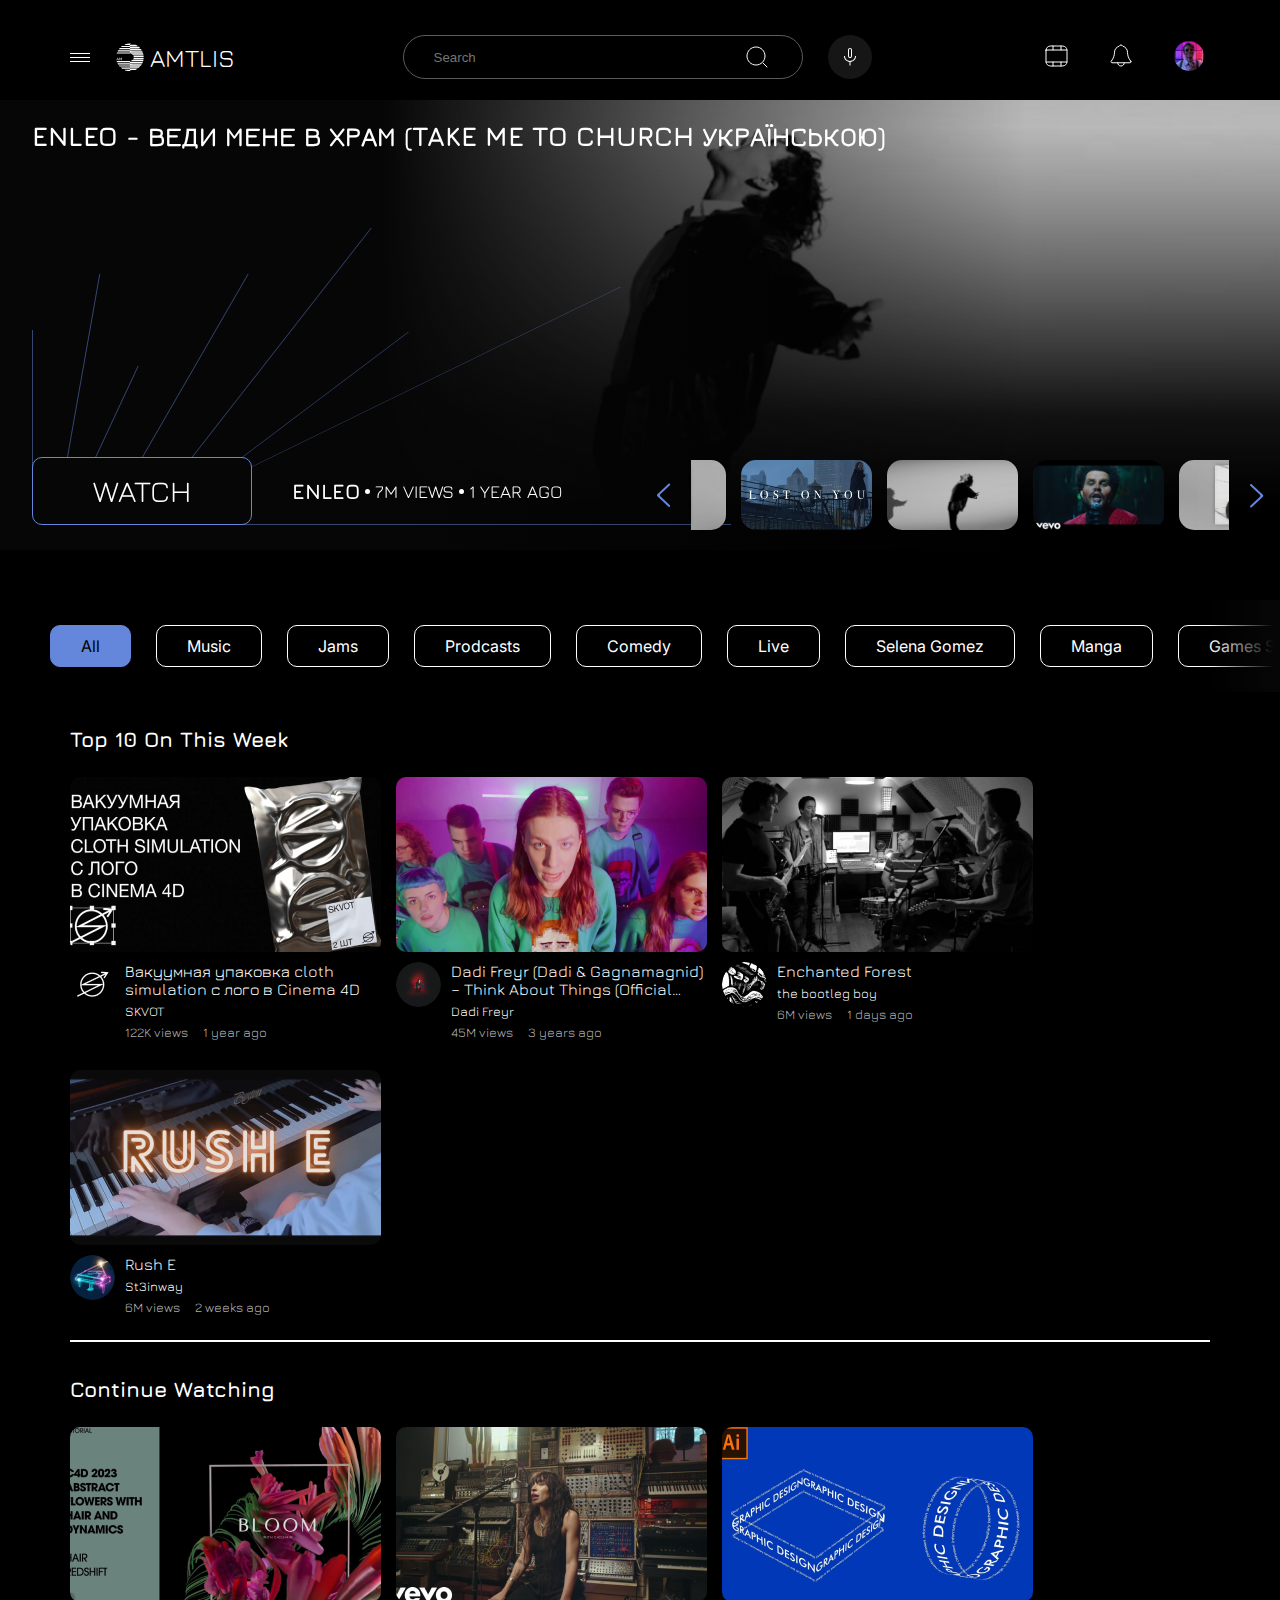
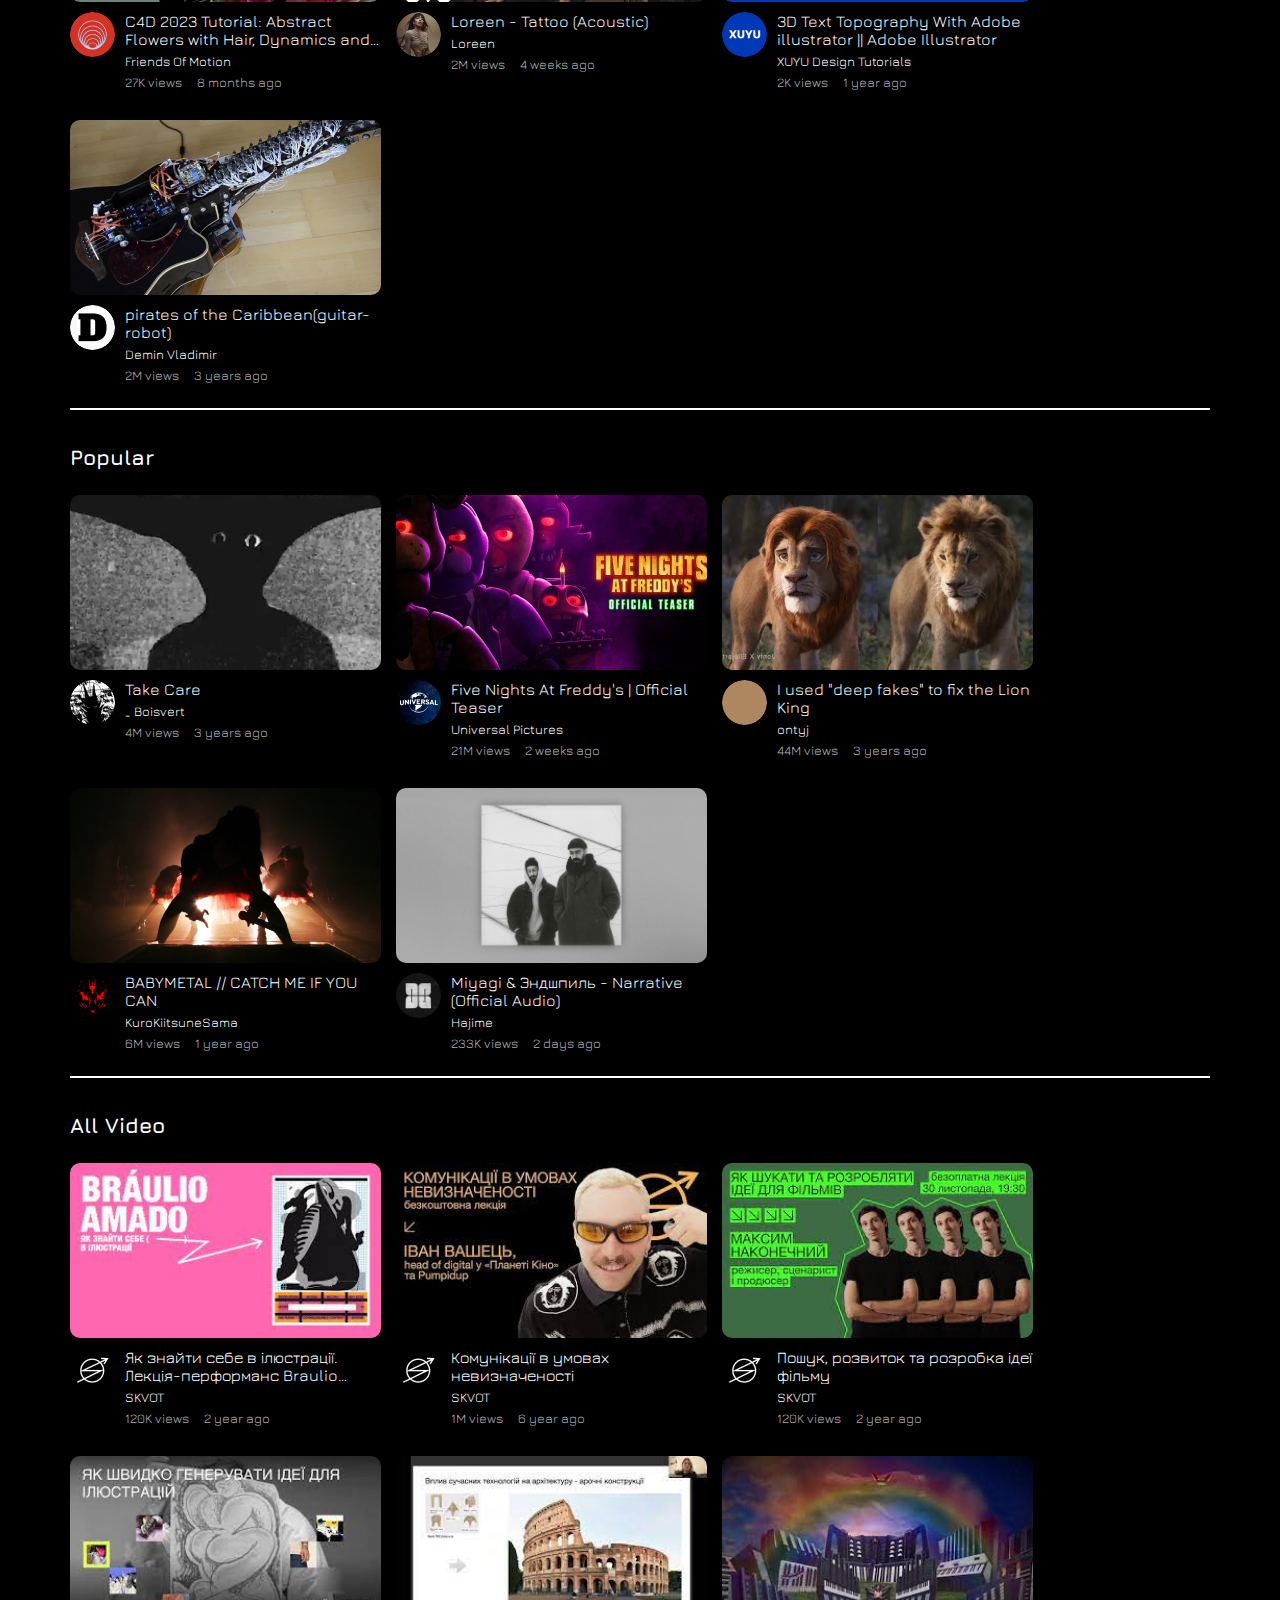
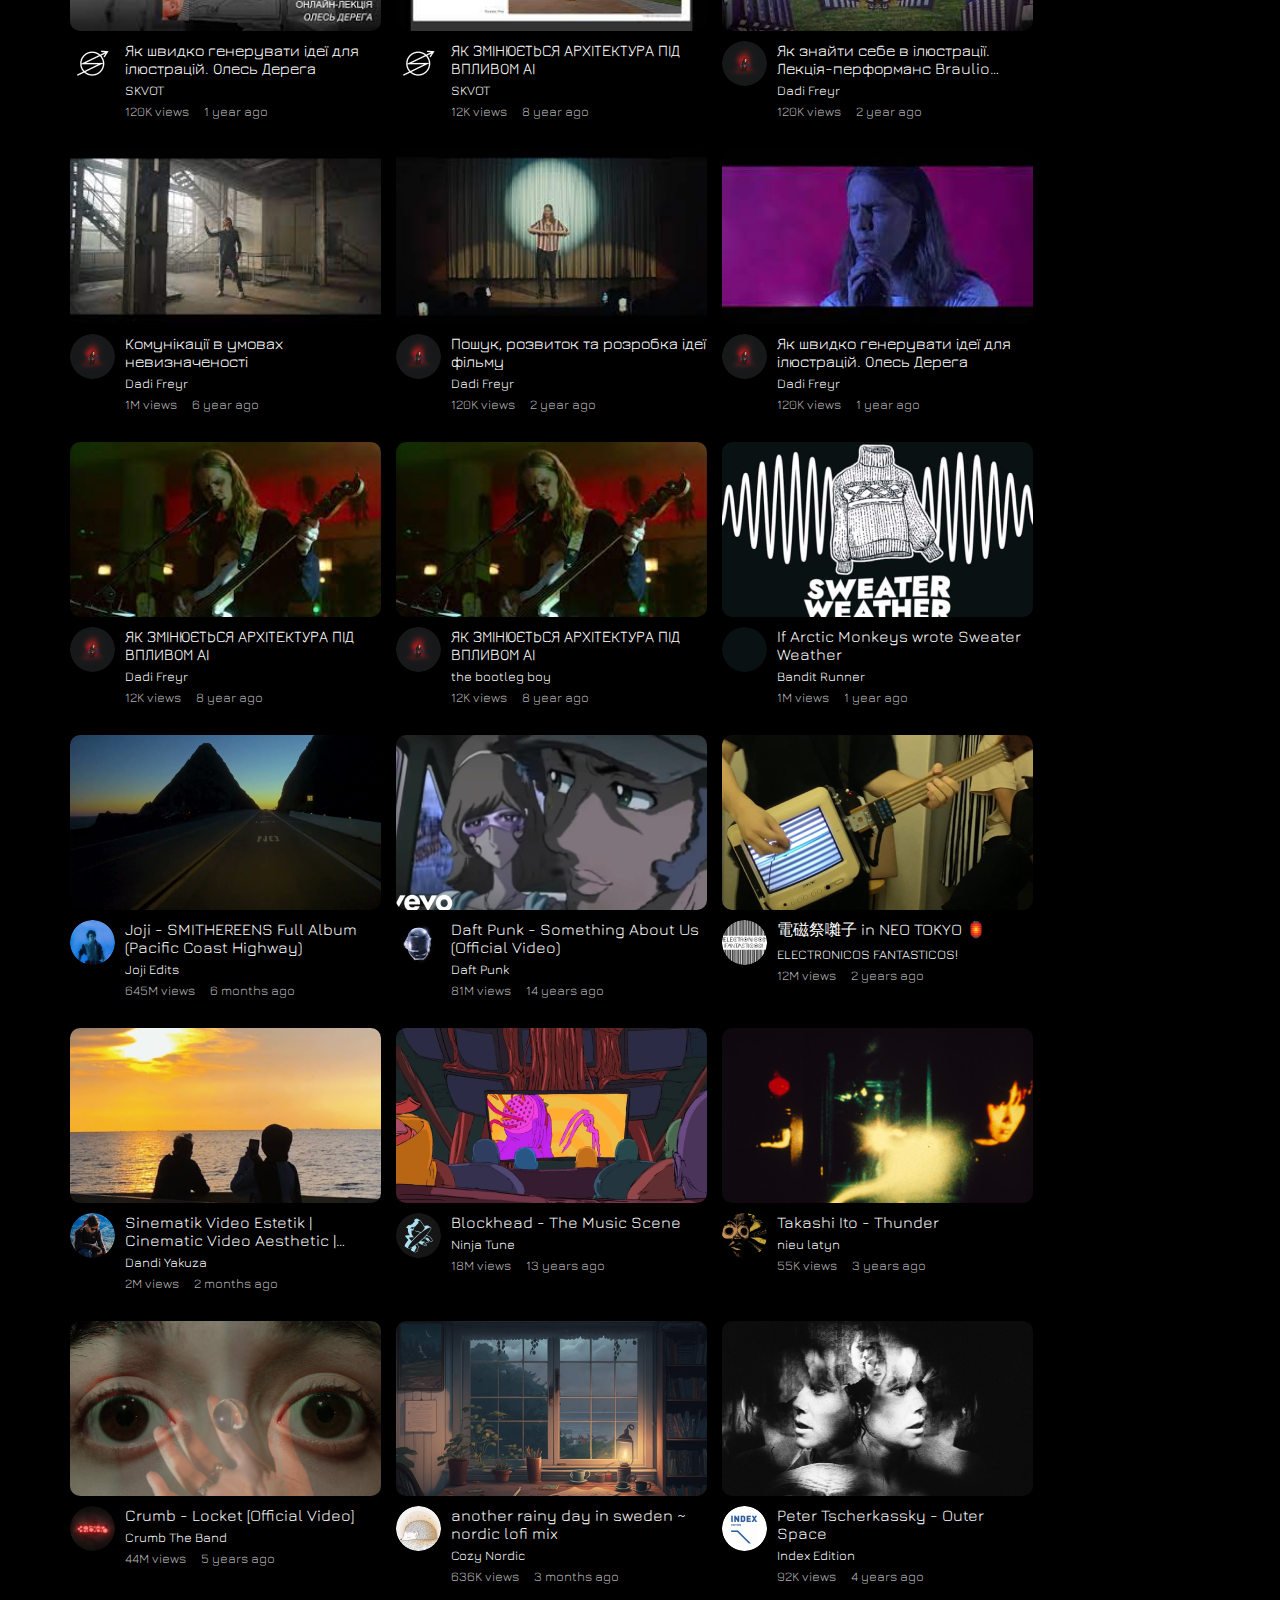
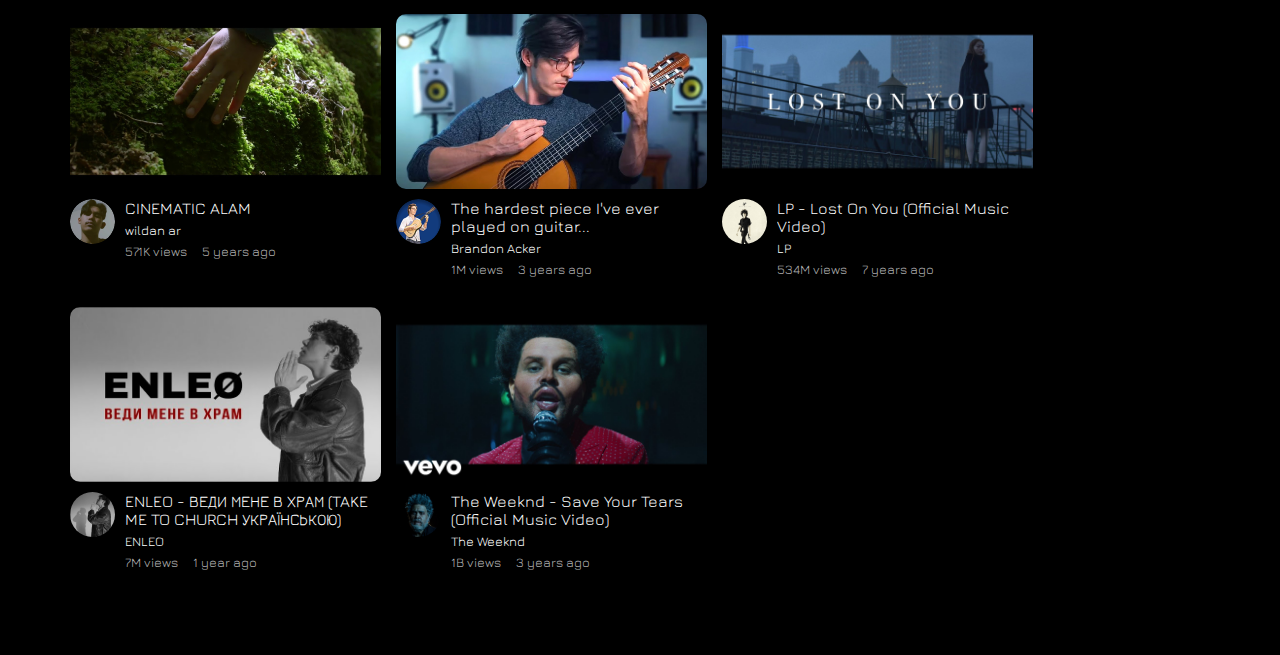
==== commit 8b52395b: "fix overflow header and left-bar" ====
--- a/index.html
+++ b/index.html
@@ -6,14 +6,14 @@
     <meta name="viewport" content="width=device-width, initial-scale=1.0">
 
     <meta property="og:og:site_name" content="AMTLIS">
-    <meta property="og:image" content="img/lg-amtilis.png">
+    <meta property="og:image" content="img/lg-amtlis.png">
     <meta property="og:url" content="https://filippov-nikolay.github.io/amtlis/index.html"/>
 
+    <link rel="stylesheet" href="css/slick.css">
     <link rel="stylesheet" href="css/style.css">
-    <link rel="stylesheet" href="css/slick.css">
     <link rel="stylesheet" href="css/adaptive.css">
 
-    <!-- <link rel="icon" type="image/x-icon" href="img/lg-amtilis.png"> -->
+    <link rel="icon" type="image/x-icon" href="img/lg-amtlis-title.png">
 
     <title>AMTLIS</title>
 </head>
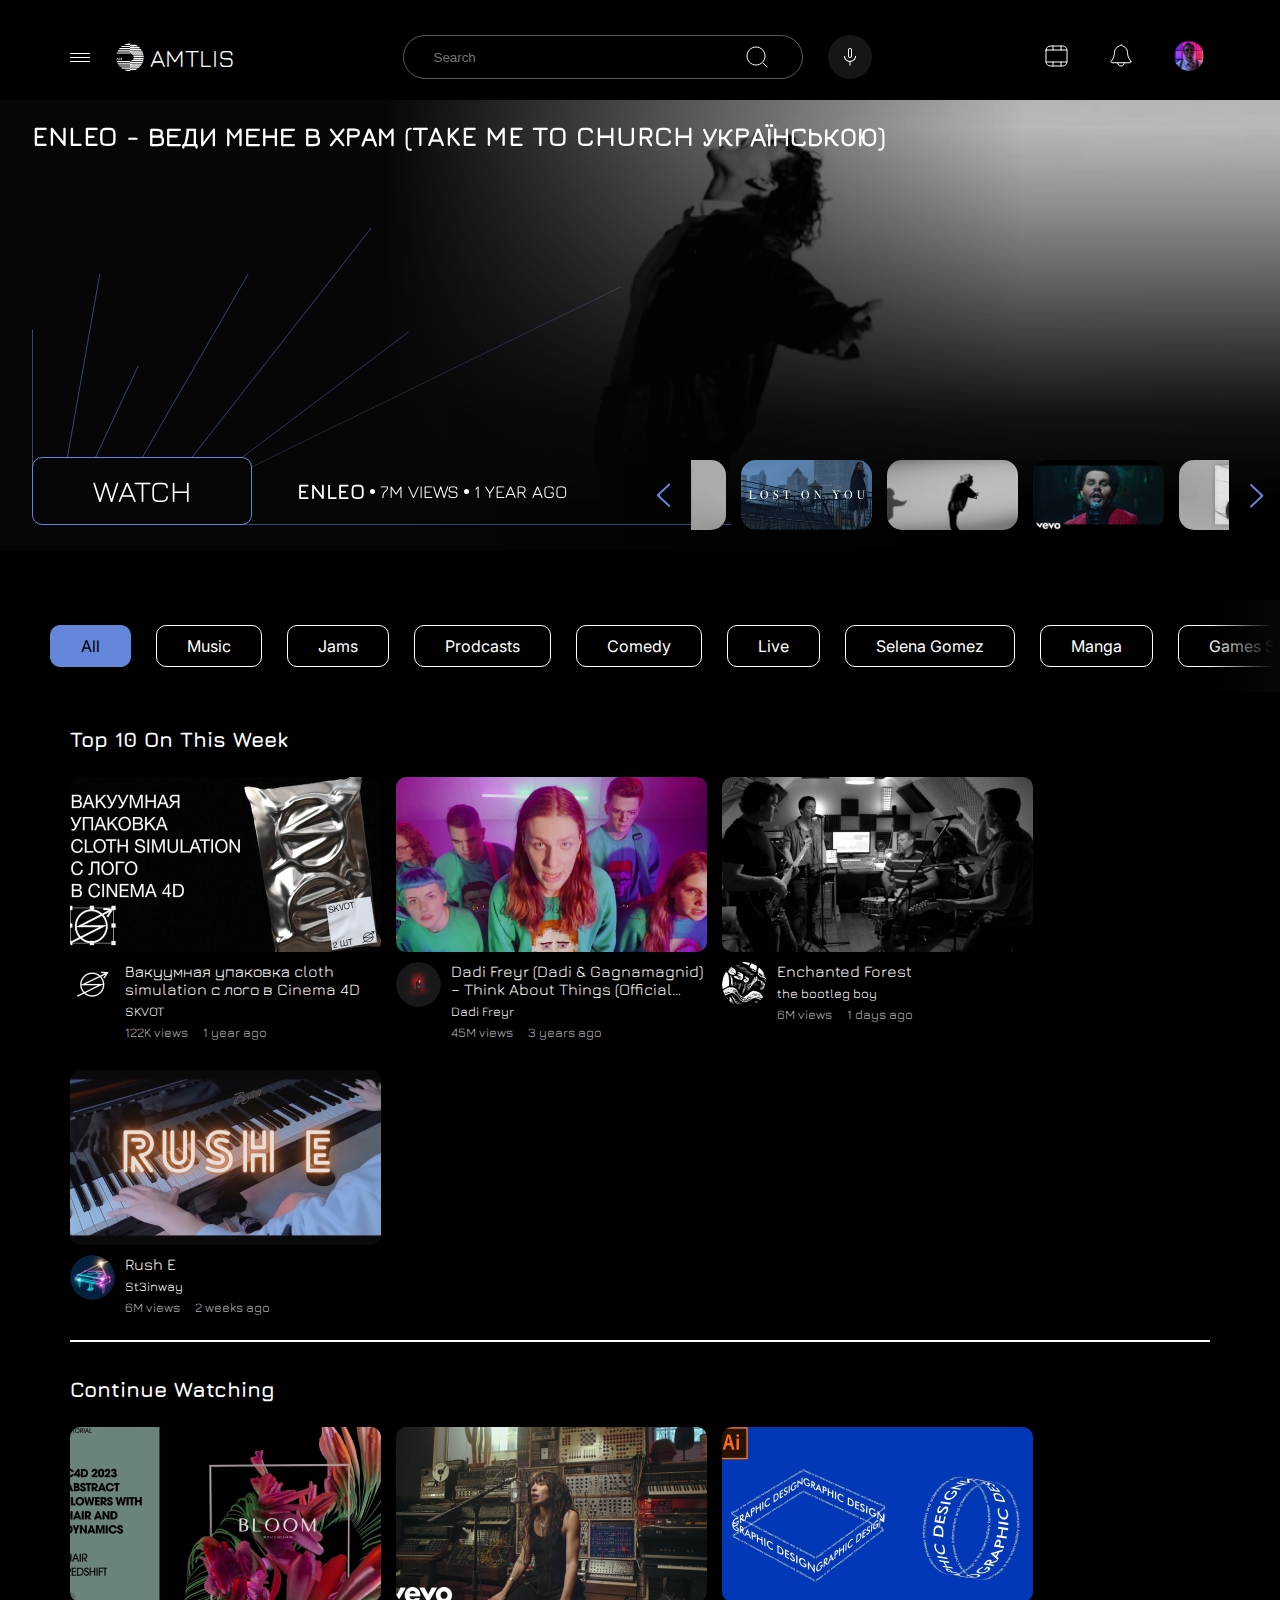
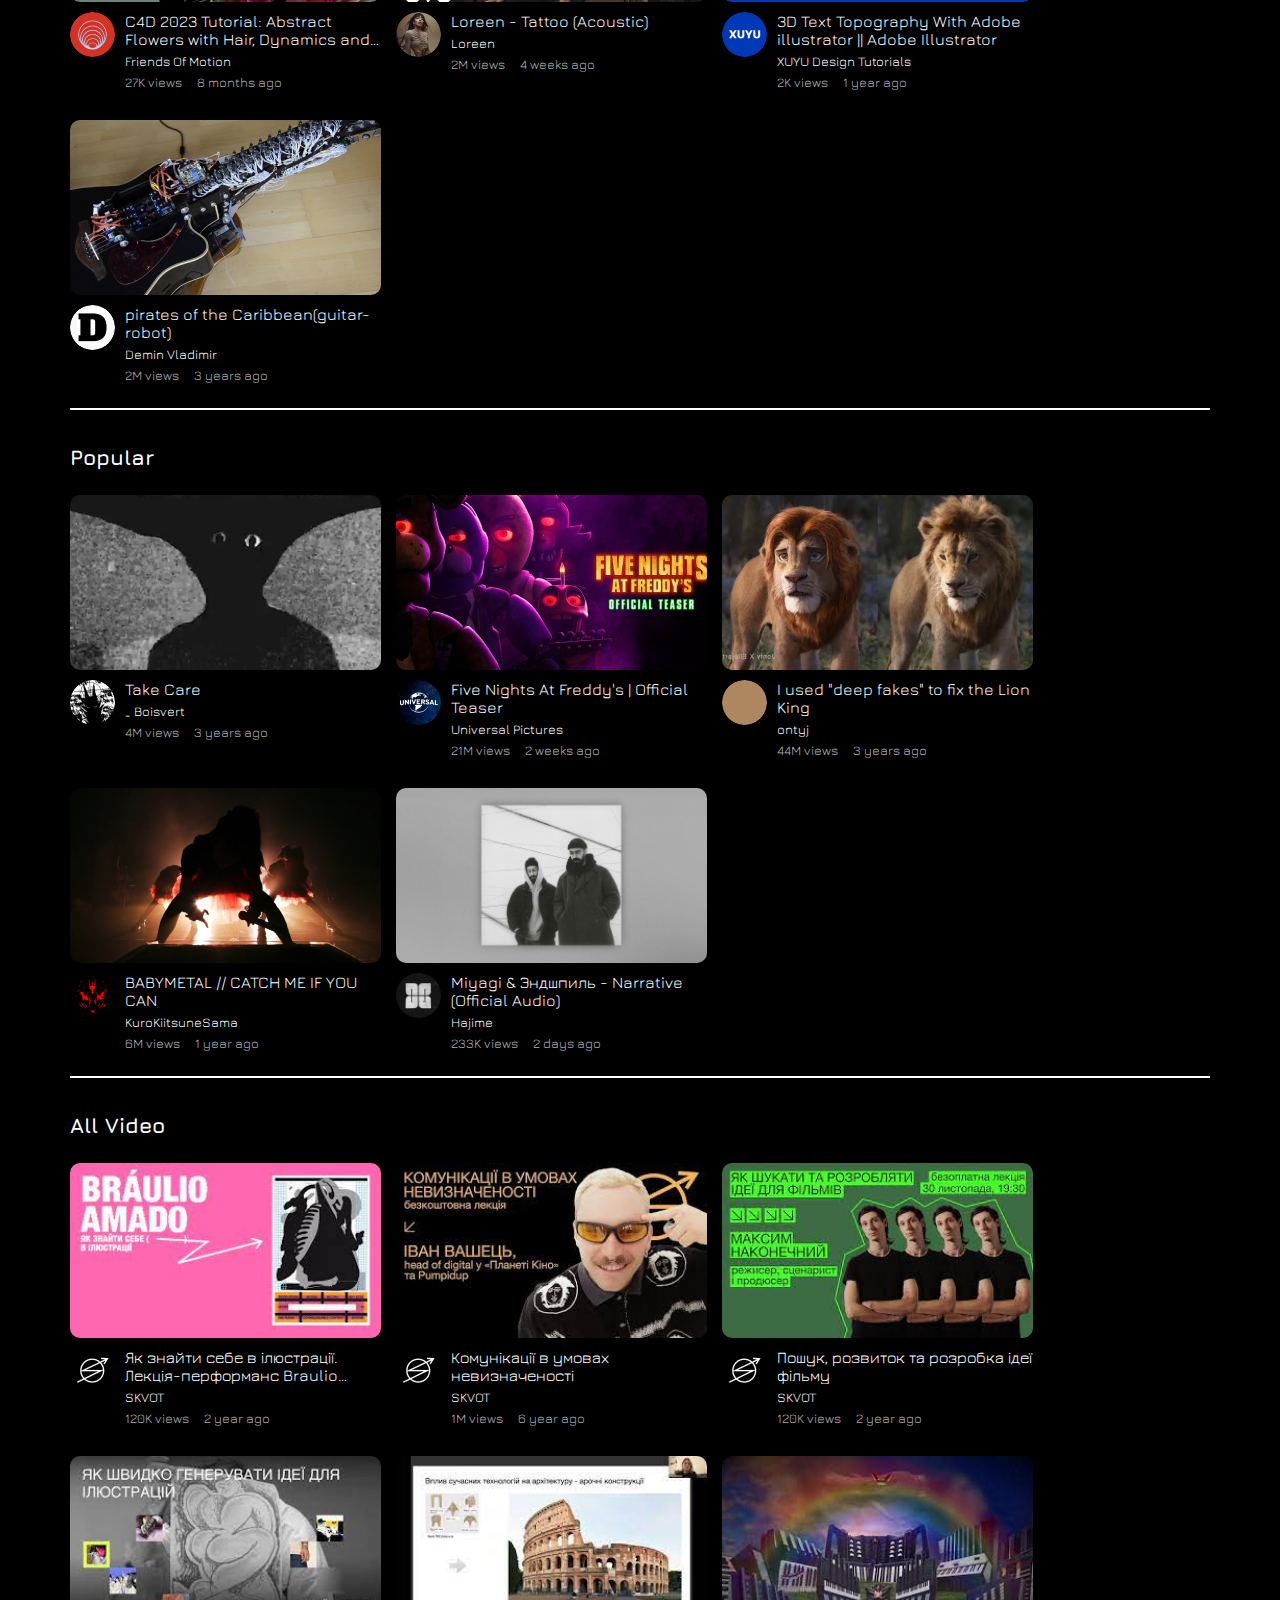
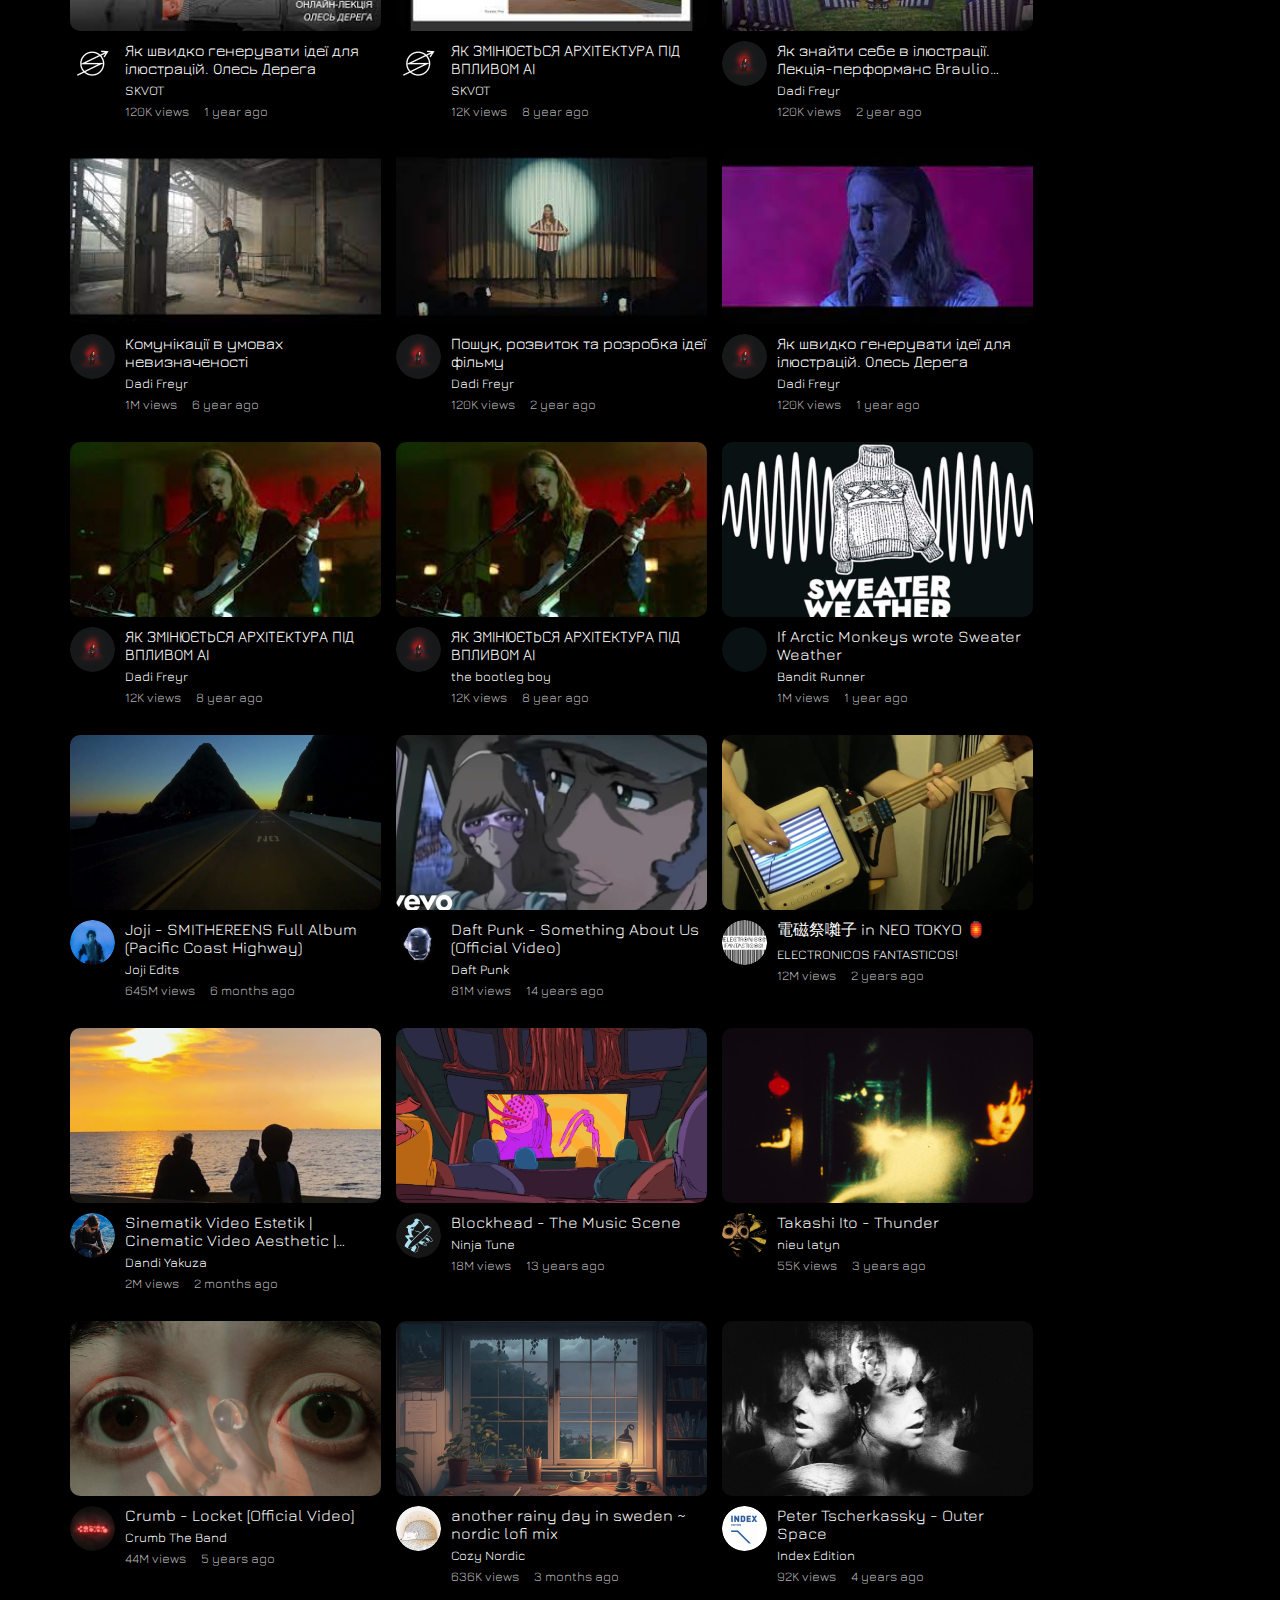
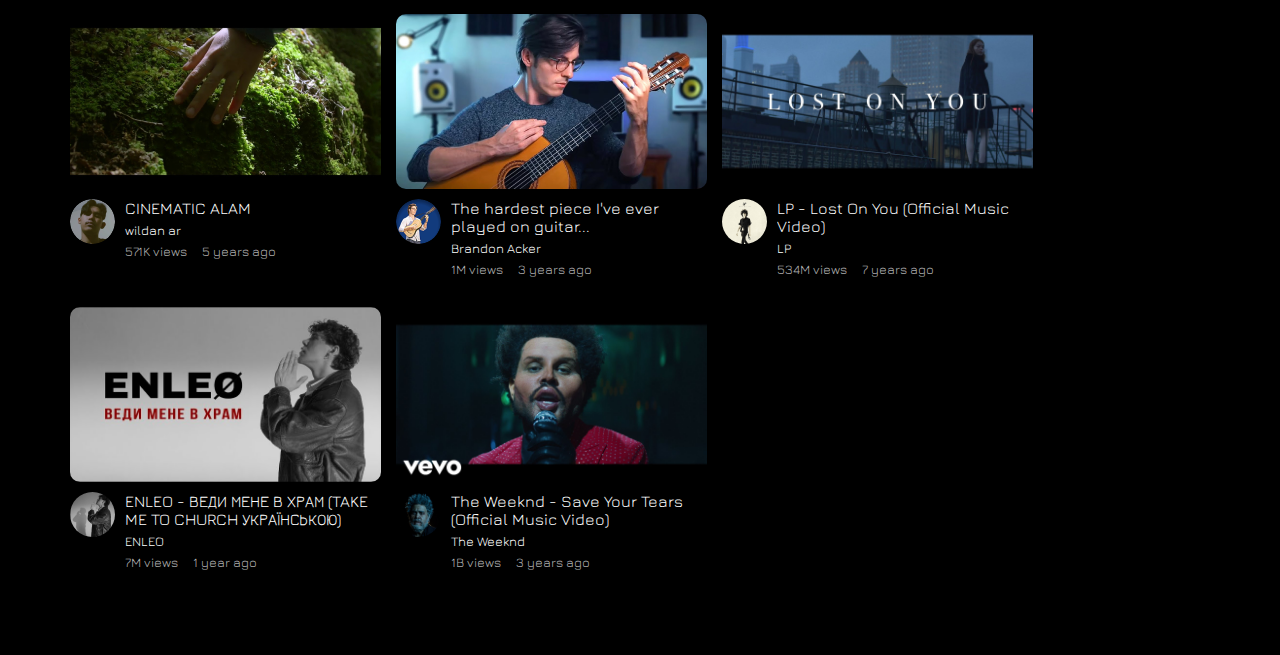
==== commit b4138fed: "fix validator" ====
--- a/index.html
+++ b/index.html
@@ -7,7 +7,7 @@
 
     <meta property="og:og:site_name" content="AMTLIS">
     <meta property="og:image" content="img/lg-amtlis.png">
-    <meta property="og:url" content="https://filippov-nikolay.github.io/amtlis/index.html"/>
+    <meta property="og:url" content="https://filippov-nikolay.github.io/amtlis/index.html">
 
     <link rel="stylesheet" href="css/slick.css">
     <link rel="stylesheet" href="css/style.css">
@@ -20,7 +20,7 @@
 
 <body>
     <!-- HEADER -->
-    <header class="header">
+    <header id="header" class="header">
         <div class="container">
             <!-- left-bar -->
             <div class="left-bar">
@@ -166,8 +166,8 @@
                                 </a>
                             </li>
                         </ul>
+                        <h2 class="left-bar__title">Subscriptions</h2>
                         <ul class="left-bar__menu">
-                            <h2 class="left-bar__title">Subscriptions</h2>
                             <li class="left-bar__item">
                                 <a href="#" class="left-bar__link">
                                     <div class="left-bar__avatar">
@@ -209,8 +209,8 @@
                                 </a>
                             </li>
                         </ul>
+                        <h2 class="left-bar__title">Categories</h2>
                         <ul class="left-bar__menu">
-                            <h2 class="left-bar__title">Categories</h2>
                             <li class="left-bar__item">
                                 <a href="#" class="left-bar__link">
                                     <div class="left-bar__icon left-bar__icon--not-hover">
@@ -775,9 +775,9 @@
     </header>
 
     <!-- MAIN -->
-    <main class="main">
+    <main id="main" class="main">
         <!-- BANNER -->
-        <section class="section banner">
+        <section id="banner" class="section banner">
             <div class="banner__content">
                 <div class="banner__info">
                     <div class="banner__inner">
@@ -797,7 +797,7 @@
                             <!-- <button class="banner__btn">watch</button> -->
                             <a class="banner__btn" href="#">watch</a>
                             <ul class="banner__video-info video-info">
-                                <h3 class="banner__video-name">Enleo</h3>
+                                <li class="video-info__item"><h3 class="banner__video-name">Enleo</h3></li>
                                 <li class="video-info__item">5M VIEWS</li>
                                 <li class="video-info__item">6 DAY AGO</li>
                             </ul>
@@ -848,7 +848,7 @@
         </section>
 
         <!-- CATEGORY -->
-        <section class="section category">
+        <section id="category" class="section category">
             <div class="category__wrapper category__slider">
                 <button class="category__btn category__btn--active" value="all">all</button>
                 <button class="category__btn" value="music">music</button>
@@ -867,7 +867,7 @@
         </section>
 
         <!-- CONTENT-VIDEO -->
-        <section class="section video-content">
+        <section id="video-content" class="section video-content">
             <div class="container">
                 <!-- реализовать TEMPLATE -->
                 <!-- TO DO
--- a/css/adaptive.css
+++ b/css/adaptive.css
@@ -151,12 +151,13 @@
         flex-direction: column;
     } */
     .banner__wrapper {
-        display: none;
+        /* display: none; */
 
         bottom: 153px;
-        left: 51px;
+        left: 50%;
+        height: 30%;
 
-        height: 30%;
+        transform: translateX(-110px);
     }
     .canvas-decor__span-6,
     .canvas-decor__span-7,
@@ -165,6 +166,9 @@
     }
     .video-about {
         display: block;
+    }
+    .video-info__item:first-child {
+        width: 100%;
     }
     .video__item:not(:last-child) {
         margin-bottom: 30px;
